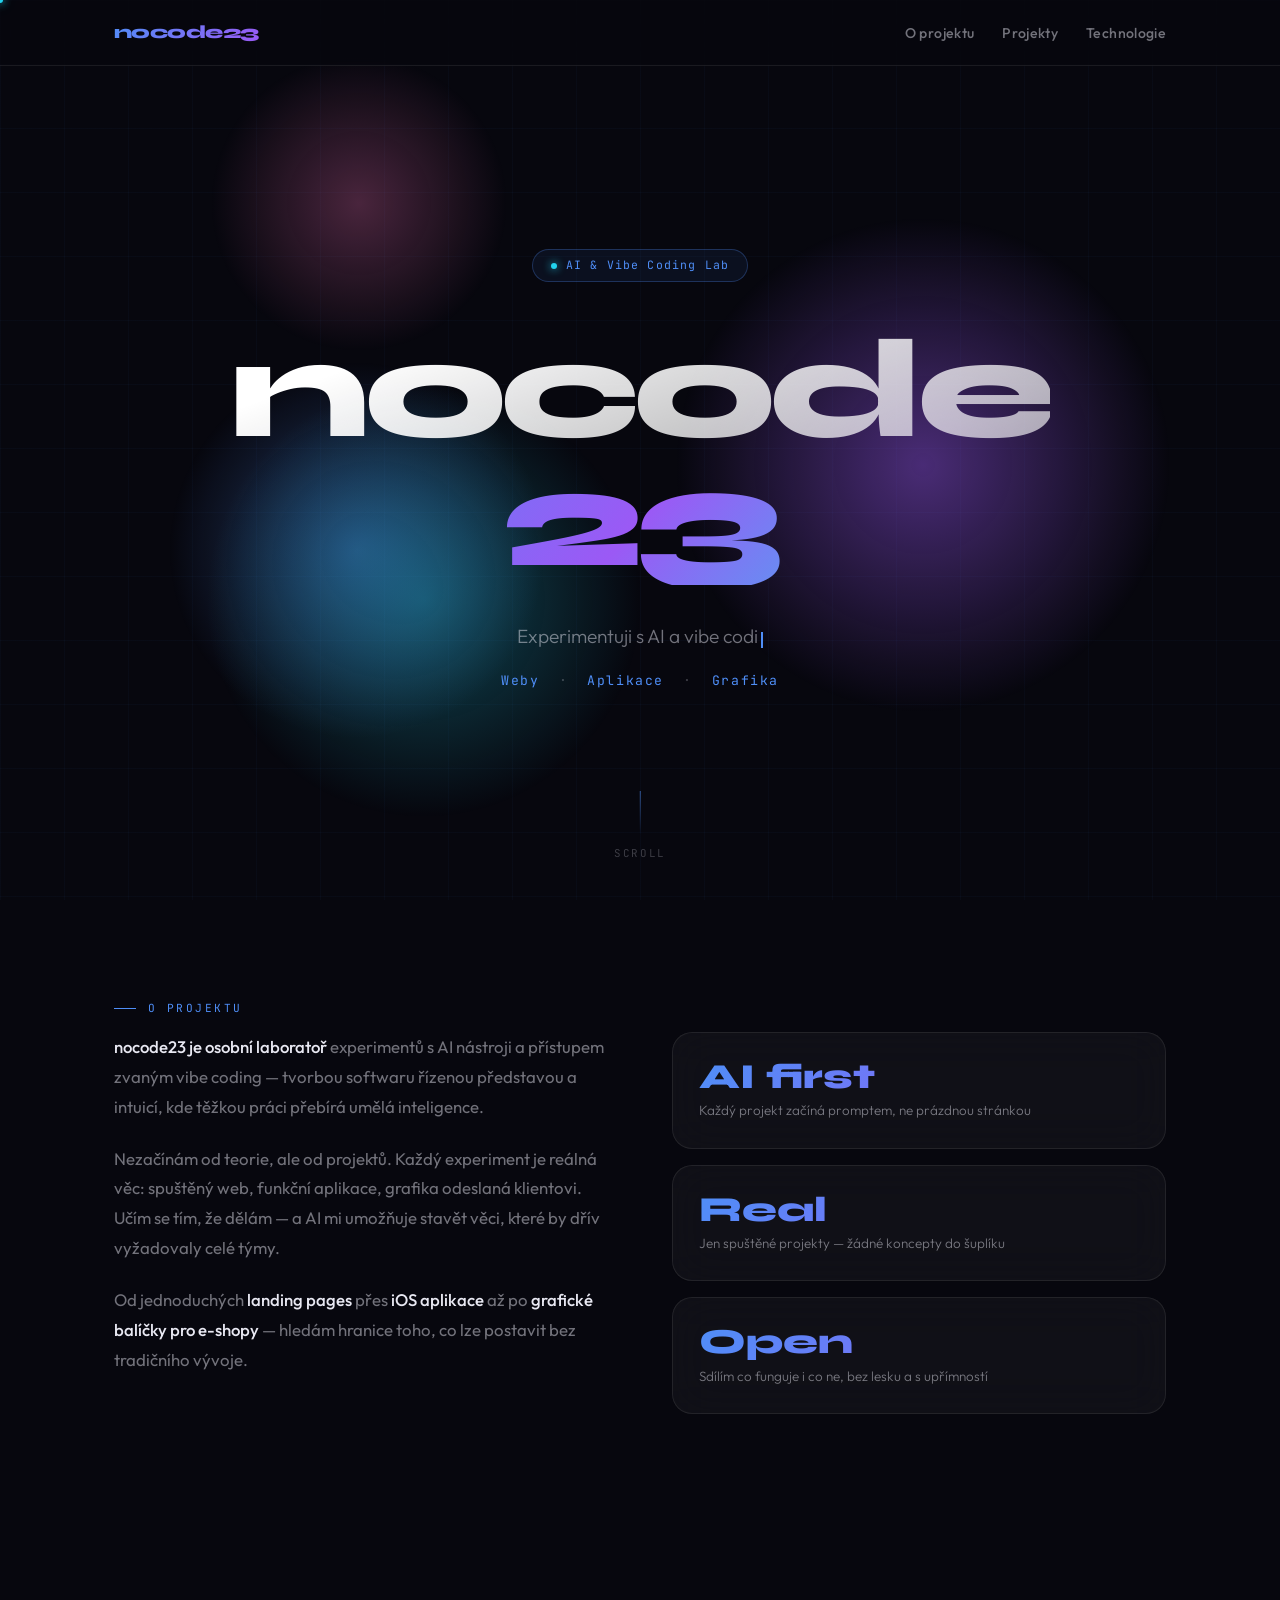
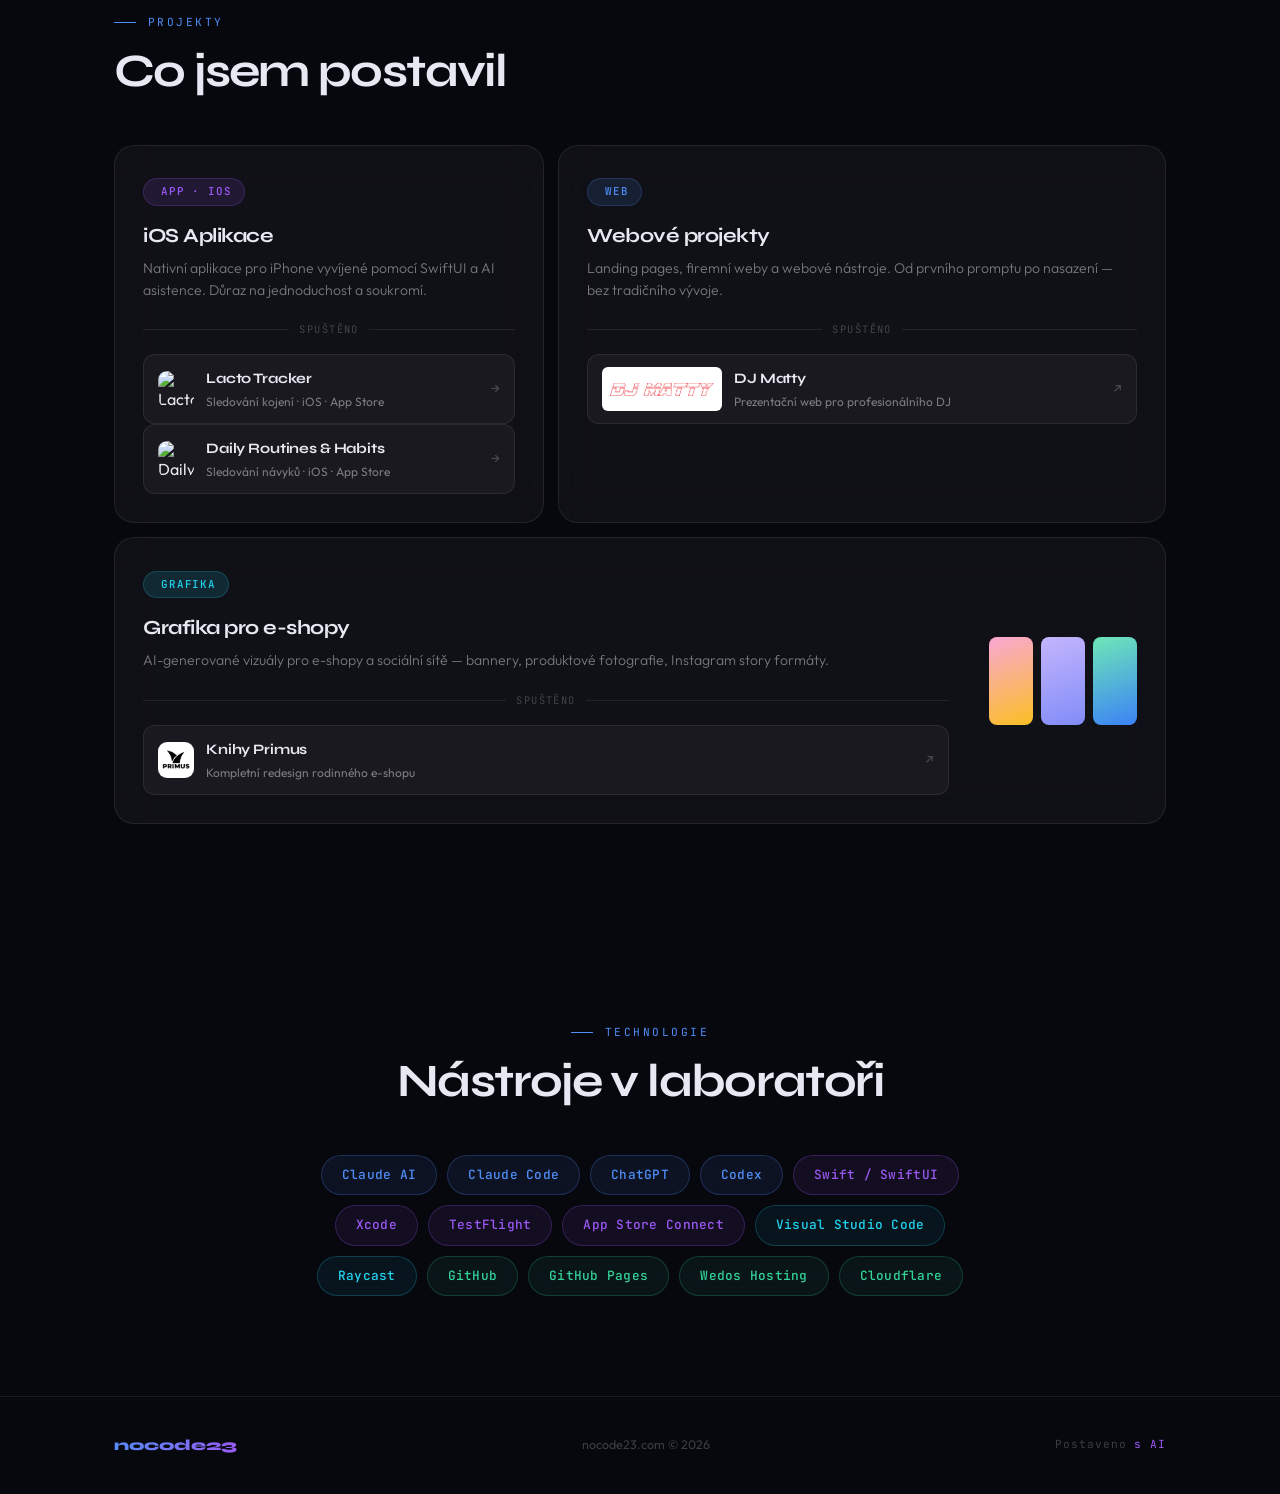
==== www/index.html @ a72fc473 "[www] add Daily Routines & Habits — second iOS app in bento grid Co-Authored-By: Claude Sonnet 4.6 <" ====
<!DOCTYPE html>
<html lang="cs">
<head>
  <meta charset="UTF-8">
  <meta name="viewport" content="width=device-width, initial-scale=1.0">
  <title>nocode23 — AI &amp; Vibe Coding Lab</title>
  <meta name="description" content="Experimentuji s AI a vibe codingem. Weby, aplikace, grafika.">
  <meta name="author" content="nocode23">
  <meta name="robots" content="index, follow">
  <link rel="canonical" href="https://nocode23.com/">

  <meta property="og:type"        content="website">
  <meta property="og:url"         content="https://nocode23.com/">
  <meta property="og:title"       content="nocode23 — AI &amp; Vibe Coding Lab">
  <meta property="og:description" content="Experimentuji s AI a vibe codingem. Weby, aplikace, grafika.">
  <meta property="og:locale"      content="cs_CZ">
  <meta property="og:site_name"   content="nocode23">

  <meta name="twitter:card"        content="summary">
  <meta name="twitter:title"       content="nocode23 — AI &amp; Vibe Coding Lab">
  <meta name="twitter:description" content="Experimentuji s AI a vibe codingem. Weby, aplikace, grafika.">

  <link rel="preconnect" href="https://fonts.googleapis.com">
  <link rel="preconnect" href="https://fonts.gstatic.com" crossorigin>
  <link href="https://fonts.googleapis.com/css2?family=Syne:wght@400;600;700;800&family=Outfit:wght@300;400;500&family=JetBrains+Mono:wght@400;500&display=swap" rel="stylesheet">
  <link rel="stylesheet" href="assets/css/main.css?v=2">
</head>
<body>

  <!-- Ambient background -->
  <div class="blobs" aria-hidden="true">
    <div class="blob bl1"></div>
    <div class="blob bl2"></div>
    <div class="blob bl3"></div>
    <div class="blob bl4"></div>
  </div>

  <!-- Nav -->
  <nav>
    <div class="nav-inner">
      <a href="#" class="nav-logo">nocode23</a>
      <ul class="nav-links">
        <li><a href="#o-projektu">O projektu</a></li>
        <li><a href="#projekty">Projekty</a></li>
        <li><a href="#technologie">Technologie</a></li>
      </ul>
    </div>
  </nav>

  <!-- Hero -->
  <section class="hero" aria-label="Úvod">
    <div class="hero-badge">AI &amp; Vibe Coding Lab</div>
    <h1 class="hero-title">
      <span class="ht-main">nocode</span>
      <span class="ht-accent">23</span>
    </h1>
    <p class="hero-tagline">Experimentuji s AI a vibe codingem. Weby, aplikace, grafika.</p>
    <p class="hero-sub"><span>Weby</span> &nbsp;·&nbsp; <span>Aplikace</span> &nbsp;·&nbsp; <span>Grafika</span></p>
    <div class="hero-scroll" aria-hidden="true">
      <div class="scroll-line"></div>
      scroll
    </div>
  </section>

  <!-- About -->
  <section id="o-projektu">
    <div class="wrap">
      <div class="sec-label">O projektu</div>
      <div class="about-grid">
        <div class="about-text reveal">
          <p>
            <strong>nocode23 je osobní laboratoř</strong> experimentů s AI nástroji a přístupem
            zvaným vibe coding — tvorbou softwaru řízenou představou a intuicí, kde těžkou práci
            přebírá umělá inteligence.
          </p>
          <p>
            Nezačínám od teorie, ale od projektů. Každý experiment je reálná věc: spuštěný web,
            funkční aplikace, grafika odeslaná klientovi. Učím se tím, že dělám — a AI mi
            umožňuje stavět věci, které by dřív vyžadovaly celé týmy.
          </p>
          <p>
            Od jednoduchých <strong>landing pages</strong> přes <strong>iOS aplikace</strong>
            až po <strong>grafické balíčky pro e-shopy</strong> — hledám hranice toho, co lze
            postavit bez tradičního vývoje.
          </p>
        </div>
        <div class="about-cards">
          <div class="a-card reveal d1">
            <div class="a-num">AI first</div>
            <div class="a-label">Každý projekt začíná promptem, ne prázdnou stránkou</div>
          </div>
          <div class="a-card reveal d2">
            <div class="a-num">Real</div>
            <div class="a-label">Jen spuštěné projekty — žádné koncepty do šuplíku</div>
          </div>
          <div class="a-card reveal d3">
            <div class="a-num">Open</div>
            <div class="a-label">Sdílím co funguje i co ne, bez lesku a s upřímností</div>
          </div>
        </div>
      </div>
    </div>
  </section>

  <!-- Projects -->
  <section id="projekty">
    <div class="wrap">
      <div class="sec-label">Projekty</div>
      <h2 class="sec-title reveal">Co jsem postavil</h2>

      <div class="bento">

        <!-- App iOS -->
        <div class="card c-violet b1 reveal">
          <span class="c-tag tag-app"><i data-lucide="circuit-board"></i>App · iOS</span>
          <div class="c-title">iOS Aplikace</div>
          <div class="c-desc">Nativní aplikace pro iPhone vyvíjené pomocí SwiftUI a AI asistence. Důraz na jednoduchost a soukromí.</div>

          <div class="feat-divider">Spuštěno</div>

          <a href="lacto-tracker/index.html" class="feat-project">
            <img src="lacto-tracker/assets/images/app_logo.png"
                 srcset="lacto-tracker/assets/images/app_logo.webp"
                 alt="Lacto Tracker" class="feat-logo" loading="lazy" />
            <div class="feat-info">
              <div class="feat-name">Lacto Tracker</div>
              <div class="feat-sub">Sledování kojení · iOS · App Store</div>
            </div>
            <span style="color:var(--text-dim);font-size:.85rem">→</span>
          </a>

          <a href="daily-routines-and-habits/index.html" class="feat-project">
            <img src="daily-routines-and-habits/assets/images/app-icon.png"
                 alt="Daily Routines &amp; Habits" class="feat-logo" loading="lazy" />
            <div class="feat-info">
              <div class="feat-name">Daily Routines &amp; Habits</div>
              <div class="feat-sub">Sledování návyků · iOS · App Store</div>
            </div>
            <span style="color:var(--text-dim);font-size:.85rem">→</span>
          </a>
        </div>

        <!-- Web -->
        <div class="card c-blue b2 reveal d1">
          <span class="c-tag tag-web"><i data-lucide="network"></i>Web</span>
          <div class="c-title">Webové projekty</div>
          <div class="c-desc">Landing pages, firemní weby a webové nástroje. Od prvního promptu po nasazení — bez tradičního vývoje.</div>

          <div class="feat-divider">Spuštěno</div>

          <a href="https://www.djmatty.cz/" class="feat-project" target="_blank" rel="noopener">
            <img src="assets/images/logo-djmatty.png" alt="DJ Matty" class="feat-logo" style="width:120px;height:44px;object-fit:contain;background:white;padding:3px 8px;border-radius:6px;" />
            <div class="feat-info">
              <div class="feat-name">DJ Matty</div>
              <div class="feat-sub">Prezentační web pro profesionálního DJ</div>
            </div>
            <span style="color:var(--text-dim);font-size:.85rem;flex-shrink:0;">↗</span>
          </a>
        </div>

        <!-- Grafika -->
        <div class="card c-cyan b3 reveal">
          <div class="b3-inner">
            <div>
              <span class="c-tag tag-grafika"><i data-lucide="layers"></i>Grafika</span>
              <div class="c-title">Grafika pro e-shopy</div>
              <div class="c-desc">AI-generované vizuály pro e-shopy a sociální sítě — bannery, produktové fotografie, Instagram story formáty.</div>

              <div class="feat-divider">Spuštěno</div>

              <a href="https://www.knihyprimus.cz" class="feat-project" target="_blank" rel="noopener">
                <img src="assets/images/logo-knihyprimus.png" alt="Knihy Primus" class="feat-logo" style="object-fit:contain;background:white;padding:4px;" />
                <div class="feat-info">
                  <div class="feat-name">Knihy Primus</div>
                  <div class="feat-sub">Kompletní redesign rodinného e-shopu</div>
                </div>
                <span style="color:var(--text-dim);font-size:.85rem;flex-shrink:0;">↗</span>
              </a>
            </div>
            <div class="swatches">
              <div class="swatch" style="background:linear-gradient(160deg,#f9a8d4,#fbbf24)"></div>
              <div class="swatch" style="background:linear-gradient(160deg,#c4b5fd,#818cf8)"></div>
              <div class="swatch" style="background:linear-gradient(160deg,#6ee7b7,#3b82f6)"></div>
            </div>
          </div>
        </div>

      </div>
    </div>
  </section>

  <!-- Tech -->
  <section id="technologie" class="tech-wrap">
    <div class="wrap">
      <div class="sec-label" style="justify-content:center">Technologie</div>
      <h2 class="sec-title reveal" style="text-align:center">Nástroje v laboratoři</h2>
      <div class="tech-cloud reveal">
        <a href="https://claude.ai" class="t-tag t-primary" target="_blank" rel="noopener">Claude AI</a>
        <a href="https://claude.ai/code" class="t-tag t-primary" target="_blank" rel="noopener">Claude Code</a>
        <a href="https://chatgpt.com" class="t-tag t-primary" target="_blank" rel="noopener">ChatGPT</a>
        <a href="https://openai.com/codex" class="t-tag t-primary" target="_blank" rel="noopener">Codex</a>
        <a href="https://developer.apple.com/swift/" class="t-tag t-violet" target="_blank" rel="noopener">Swift / SwiftUI</a>
        <a href="https://developer.apple.com/xcode/" class="t-tag t-violet" target="_blank" rel="noopener">Xcode</a>
        <a href="https://developer.apple.com/testflight/" class="t-tag t-violet" target="_blank" rel="noopener">TestFlight</a>
        <a href="https://developer.apple.com/app-store-connect/" class="t-tag t-violet" target="_blank" rel="noopener">App Store Connect</a>
        <a href="https://code.visualstudio.com" class="t-tag t-cyan" target="_blank" rel="noopener">Visual Studio Code</a>
        <a href="https://www.raycast.com" class="t-tag t-cyan" target="_blank" rel="noopener">Raycast</a>
        <a href="https://github.com" class="t-tag t-green" target="_blank" rel="noopener">GitHub</a>
        <a href="https://pages.github.com" class="t-tag t-green" target="_blank" rel="noopener">GitHub Pages</a>
        <a href="https://www.wedos.cz/?ap=1zt0iT" class="t-tag t-green" target="_blank" rel="noopener">Wedos Hosting</a>
        <a href="https://www.cloudflare.com" class="t-tag t-green" target="_blank" rel="noopener">Cloudflare</a>
      </div>
    </div>
  </section>

  <!-- Footer -->
  <footer>
    <div class="footer-inner">
      <div class="f-logo">nocode23</div>
      <div class="f-copy">nocode23.com &copy; 2026</div>
      <div class="f-ai">Postaveno <span>s&nbsp;AI</span></div>
    </div>
  </footer>

  <script src="https://unpkg.com/lucide@latest/dist/umd/lucide.min.js"></script>
  <script>document.addEventListener('DOMContentLoaded', () => lucide.createIcons());</script>
  <script src="assets/js/main.js" defer></script>

</body>
</html>
---- www/assets/css/main.css ----
/* ─── Design Tokens ─── */
:root {
  --bg:             #07070e;
  --surface:        rgba(255,255,255,0.04);
  --surface-hover:  rgba(255,255,255,0.07);
  --border:         rgba(255,255,255,0.08);
  --border-bright:  rgba(255,255,255,0.16);

  --blue:   #4F8EF7;
  --violet: #9B59F5;
  --cyan:   #22d3ee;
  --pink:   #f472b6;

  --text:       #e8e8f2;
  --text-muted: rgba(232,232,242,0.48);
  --text-dim:   rgba(232,232,242,0.24);

  --radius-sm: 12px;
  --radius:    20px;
  --radius-lg: 28px;

  --font-display: 'Syne', sans-serif;
  --font-body:    'Outfit', sans-serif;
  --font-mono:    'JetBrains Mono', monospace;
}

/* ─── Reset ─── */
*, *::before, *::after { box-sizing: border-box; margin: 0; padding: 0; }
html { scroll-behavior: smooth; }
body {
  background: var(--bg);
  color: var(--text);
  font-family: var(--font-body);
  font-weight: 400;
  line-height: 1.6;
  overflow-x: hidden;
}

/* ─── Grid overlay ─── */
body::before {
  content: '';
  position: fixed;
  inset: 0;
  background-image:
    linear-gradient(rgba(79,142,247,0.035) 1px, transparent 1px),
    linear-gradient(90deg, rgba(79,142,247,0.035) 1px, transparent 1px);
  background-size: 64px 64px;
  pointer-events: none;
  z-index: 0;
}

/* ─── Ambient blobs ─── */
.blobs {
  position: fixed;
  inset: 0;
  pointer-events: none;
  z-index: 0;
}
.blob {
  position: absolute;
  border-radius: 50%;
}
.bl1 { width: min(500px,60vw); height: min(500px,60vw); background: radial-gradient(circle, rgba(155,89,245,.45) 0%, transparent 70%); }
.bl2 { width: min(380px,46vw); height: min(380px,46vw); background: radial-gradient(circle, rgba(79,142,247,.40)  0%, transparent 70%); }
.bl3 { width: min(440px,54vw); height: min(440px,54vw); background: radial-gradient(circle, rgba(34,211,238,.32)  0%, transparent 70%); }
.bl4 { width: min(300px,36vw); height: min(300px,36vw); background: radial-gradient(circle, rgba(244,114,182,.28) 0%, transparent 70%); }

/* ─── Layout ─── */
.wrap {
  max-width: 1100px;
  margin: 0 auto;
  padding: 0 24px;
  position: relative;
  z-index: 1;
}

/* ─── Nav ─── */
nav {
  position: fixed;
  top: 0; left: 0; right: 0;
  z-index: 100;
  padding: 18px 0;
  backdrop-filter: blur(24px);
  -webkit-backdrop-filter: blur(24px);
  border-bottom: 1px solid var(--border);
  background: rgba(7,7,14,.72);
}
.nav-inner {
  max-width: 1100px;
  margin: 0 auto;
  padding: 0 24px;
  display: flex;
  align-items: center;
  justify-content: space-between;
}
.nav-logo {
  font-family: var(--font-display);
  font-weight: 800;
  font-size: 1.15rem;
  letter-spacing: -.03em;
  text-decoration: none;
  background: linear-gradient(130deg, var(--blue), var(--violet));
  -webkit-background-clip: text;
  -webkit-text-fill-color: transparent;
  background-clip: text;
}
.nav-links {
  display: flex;
  gap: 28px;
  list-style: none;
}
.nav-links a {
  color: var(--text-muted);
  text-decoration: none;
  font-size: .88rem;
  font-weight: 500;
  letter-spacing: .025em;
  transition: color .2s;
}
.nav-links a:hover { color: var(--text); }

/* ─── Hero ─── */
.hero {
  min-height: 100vh;
  display: flex;
  flex-direction: column;
  align-items: center;
  justify-content: center;
  text-align: center;
  padding: 130px 24px 90px;
  position: relative;
  z-index: 1;
}

.hero-badge {
  display: inline-flex;
  align-items: center;
  gap: 9px;
  padding: 6px 18px;
  border: 1px solid rgba(79,142,247,.28);
  border-radius: 100px;
  font-family: var(--font-mono);
  font-size: .72rem;
  color: var(--blue);
  background: rgba(79,142,247,.07);
  margin-bottom: 44px;
  letter-spacing: .1em;
  animation: fadeDown .6s ease both;
}
.hero-badge::before {
  content: '';
  width: 6px; height: 6px;
  border-radius: 50%;
  background: var(--cyan);
  box-shadow: 0 0 8px var(--cyan);
  animation: blink 2s ease-in-out infinite;
}
@keyframes blink { 0%,100%{opacity:1;transform:scale(1)} 50%{opacity:.4;transform:scale(.75)} }

.hero-title {
  font-family: var(--font-display);
  font-weight: 800;
  font-size: clamp(4rem, 11vw, 9rem);
  line-height: .92;
  letter-spacing: -.05em;
  margin-bottom: 36px;
  animation: fadeUp .7s .1s ease both;
}
.ht-main {
  display: block;
  background: linear-gradient(160deg, #fff 20%, rgba(255,255,255,.6) 100%);
  -webkit-background-clip: text;
  -webkit-text-fill-color: transparent;
  background-clip: text;
}
.ht-accent {
  display: block;
  background: linear-gradient(130deg, var(--blue) 0%, var(--violet) 50%, var(--cyan) 100%);
  -webkit-background-clip: text;
  -webkit-text-fill-color: transparent;
  background-clip: text;
}

.hero-tagline {
  font-size: clamp(1rem, 2.5vw, 1.2rem);
  color: var(--text-muted);
  max-width: 480px;
  margin: 0 auto 18px;
  font-weight: 300;
  animation: fadeUp .7s .2s ease both;
}
.hero-sub {
  font-family: var(--font-mono);
  font-size: .82rem;
  color: var(--text-dim);
  letter-spacing: .12em;
  animation: fadeUp .7s .3s ease both;
}
.hero-sub span { color: var(--blue); }

.hero-scroll {
  position: absolute;
  bottom: 38px;
  left: 50%;
  transform: translateX(-50%);
  display: flex;
  flex-direction: column;
  align-items: center;
  gap: 10px;
  color: var(--text-dim);
  font-size: .68rem;
  letter-spacing: .16em;
  text-transform: uppercase;
  font-family: var(--font-mono);
  animation: fadeIn 1s 1.2s ease both;
}
.scroll-line {
  width: 1px;
  height: 44px;
  background: linear-gradient(to bottom, rgba(79,142,247,.6), transparent);
  animation: scrollLine 2.2s ease-in-out infinite;
}
@keyframes scrollLine { 0%,100%{opacity:.3;transform:scaleY(1)} 50%{opacity:1;transform:scaleY(.45)} }

/* ─── Section commons ─── */
section {
  padding: 100px 0;
  position: relative;
  z-index: 1;
}
.sec-label {
  font-family: var(--font-mono);
  font-size: .7rem;
  letter-spacing: .22em;
  text-transform: uppercase;
  color: var(--blue);
  margin-bottom: 14px;
  display: flex;
  align-items: center;
  gap: 12px;
}
.sec-label::before {
  content: '';
  width: 22px;
  height: 1px;
  background: var(--blue);
}
.sec-title {
  font-family: var(--font-display);
  font-weight: 700;
  font-size: clamp(1.9rem, 3.8vw, 2.9rem);
  letter-spacing: -.035em;
  line-height: 1.1;
  margin-bottom: 48px;
}

/* ─── About ─── */
.about-grid {
  display: grid;
  grid-template-columns: 1fr 1fr;
  gap: 64px;
  align-items: start;
}
.about-text p {
  color: var(--text-muted);
  font-size: 1.05rem;
  line-height: 1.78;
  margin-bottom: 22px;
}
.about-text p:last-child { margin-bottom: 0; }
.about-text strong { color: var(--text); font-weight: 500; }

.about-cards {
  display: flex;
  flex-direction: column;
  gap: 16px;
}
.a-card {
  padding: 26px;
  border-radius: var(--radius);
  background: var(--surface);
  border: 1px solid var(--border);
  backdrop-filter: blur(20px);
  -webkit-backdrop-filter: blur(20px);
  transition: border-color .3s, background .3s;
}
.a-card:hover {
  border-color: var(--border-bright);
  background: var(--surface-hover);
}
.a-num {
  font-family: var(--font-display);
  font-size: 2.2rem;
  font-weight: 800;
  background: linear-gradient(130deg, var(--blue), var(--violet));
  -webkit-background-clip: text;
  -webkit-text-fill-color: transparent;
  background-clip: text;
  line-height: 1;
  margin-bottom: 6px;
}
.a-label {
  font-size: .84rem;
  color: var(--text-muted);
  font-weight: 300;
}

/* ─── Bento Grid ─── */
.bento {
  display: grid;
  grid-template-columns: repeat(12, 1fr);
  gap: 14px;
}

.card {
  border-radius: var(--radius);
  background: var(--surface);
  border: 1px solid var(--border);
  backdrop-filter: blur(20px);
  -webkit-backdrop-filter: blur(20px);
  padding: 28px;
  position: relative;
  transition: border-color .3s, transform .3s, box-shadow .3s;
  cursor: default;
}
.card::after {
  content: '';
  position: absolute;
  inset: 0;
  border-radius: inherit;
  opacity: 0;
  transition: opacity .4s;
  pointer-events: none;
}
.card:hover { transform: translateY(-3px); }
.card:hover::after { opacity: 1; }

.c-blue::after   { background: radial-gradient(circle at 75% 15%, rgba(79,142,247,.09), transparent 58%); }
.c-violet::after { background: radial-gradient(circle at 20% 80%, rgba(155,89,245,.09), transparent 58%); }
.c-cyan::after   { background: radial-gradient(circle at 50% 5%,  rgba(34,211,238,.09), transparent 58%); }

.card:hover.c-blue   { border-color: rgba(79,142,247,.3);  box-shadow: 0 8px 36px rgba(79,142,247,.12); }
.card:hover.c-violet { border-color: rgba(155,89,245,.3);  box-shadow: 0 8px 36px rgba(155,89,245,.12); }
.card:hover.c-cyan   { border-color: rgba(34,211,238,.3);  box-shadow: 0 8px 36px rgba(34,211,238,.12); }

/* Bento slots */
.b1 { grid-column: span 5; }
.b2 { grid-column: span 7; }
.b3 { grid-column: span 12; }

/* Card contents */
.c-tag {
  display: inline-flex;
  align-items: center;
  gap: 5px;
  padding: 4px 12px;
  border-radius: 100px;
  font-family: var(--font-mono);
  font-size: .68rem;
  letter-spacing: .08em;
  text-transform: uppercase;
  margin-bottom: 18px;
  font-weight: 500;
}
.tag-web     { background: rgba(79,142,247,.13); color: var(--blue);   border: 1px solid rgba(79,142,247,.2); }
.tag-app     { background: rgba(155,89,245,.13); color: var(--violet); border: 1px solid rgba(155,89,245,.2); }
.tag-grafika { background: rgba(34,211,238,.13); color: var(--cyan);   border: 1px solid rgba(34,211,238,.2); }

.c-tag svg { width: 13px; height: 13px; stroke-width: 1.5; margin-right: 4px; }
.c-title {
  font-family: var(--font-display);
  font-weight: 700;
  font-size: 1.25rem;
  letter-spacing: -.025em;
  margin-bottom: 10px;
  line-height: 1.2;
  position: relative;
  z-index: 1;
}
.c-desc {
  font-size: .88rem;
  color: var(--text-muted);
  line-height: 1.55;
  font-weight: 300;
  position: relative;
  z-index: 1;
}

/* App Store card */
.c-appstore {
  display: flex;
  flex-direction: column;
  justify-content: space-between;
}
.as-badge {
  display: inline-flex;
  align-items: center;
  gap: 10px;
  padding: 10px 20px;
  background: rgba(255,255,255,.07);
  border: 1px solid rgba(255,255,255,.14);
  border-radius: var(--radius-sm);
  font-size: .8rem;
  font-weight: 500;
  color: var(--text);
  margin-top: 24px;
  width: fit-content;
  text-decoration: none;
  transition: background .2s, border-color .2s;
  position: relative;
  z-index: 2;
}
.as-badge:hover {
  background: rgba(255,255,255,.11);
  border-color: rgba(255,255,255,.22);
}
.as-apple { font-size: 1.15rem; }

/* Wide card (b3) */
.b3-inner {
  display: grid;
  grid-template-columns: 1fr auto;
  gap: 40px;
  align-items: center;
}
.swatches { display: flex; gap: 8px; flex-shrink: 0; }
.swatch { width: 44px; height: 88px; border-radius: 8px; }

/* Featured project inside card */
.feat-divider {
  display: flex;
  align-items: center;
  gap: 10px;
  margin: 20px 0 16px;
  font-family: var(--font-mono);
  font-size: .65rem;
  letter-spacing: .14em;
  text-transform: uppercase;
  color: var(--text-dim);
}
.feat-divider::before, .feat-divider::after {
  content: '';
  flex: 1;
  height: 1px;
  background: var(--border);
}
.feat-project {
  display: flex;
  align-items: center;
  gap: 12px;
  padding: 12px 14px;
  border-radius: var(--radius-sm);
  background: rgba(255,255,255,.04);
  border: 1px solid var(--border);
  text-decoration: none;
  color: inherit;
  transition: background .2s, border-color .2s;
}
a.feat-project:hover {
  background: rgba(255,255,255,.08);
  border-color: var(--border-bright);
}
.feat-logo {
  width: 36px;
  height: 36px;
  border-radius: 9px;
  object-fit: cover;
  flex-shrink: 0;
}
.feat-info { flex: 1; min-width: 0; }
.feat-name {
  font-family: var(--font-display);
  font-weight: 700;
  font-size: .9rem;
  color: var(--text);
  letter-spacing: -.01em;
}
.feat-sub {
  font-size: .75rem;
  color: var(--text-muted);
  margin-top: 2px;
}

/* Coming soon state */
.coming-soon {
  display: inline-flex;
  align-items: center;
  gap: 7px;
  padding: 6px 14px;
  border-radius: 100px;
  border: 1px dashed var(--border-bright);
  color: var(--text-dim);
  font-family: var(--font-mono);
  font-size: .7rem;
  letter-spacing: .1em;
  margin-top: 20px;
}

/* ─── Tech tags ─── */
.tech-wrap { text-align: center; }
.tech-cloud {
  display: flex;
  flex-wrap: wrap;
  gap: 10px;
  justify-content: center;
  max-width: 720px;
  margin: 0 auto;
}
.t-tag {
  padding: 9px 20px;
  border-radius: 100px;
  font-family: var(--font-mono);
  font-size: .8rem;
  font-weight: 500;
  border: 1px solid var(--border);
  background: var(--surface);
  color: var(--text-muted);
  transition: all .25s;
  letter-spacing: .02em;
  backdrop-filter: blur(10px);
  -webkit-backdrop-filter: blur(10px);
  text-decoration: none;
  display: inline-block;
}
a.t-tag:hover {
  color: var(--text);
  border-color: var(--border-bright);
  background: var(--surface-hover);
  transform: translateY(-2px);
}
.t-primary {
  background: rgba(79,142,247,.09);
  border-color: rgba(79,142,247,.24);
  color: var(--blue);
}
.t-primary:hover {
  background: rgba(79,142,247,.16);
  box-shadow: 0 0 22px rgba(79,142,247,.14);
}
.t-violet {
  background: rgba(155,89,245,.09);
  border-color: rgba(155,89,245,.24);
  color: var(--violet);
}
.t-violet:hover {
  background: rgba(155,89,245,.16);
  box-shadow: 0 0 22px rgba(155,89,245,.14);
}
.t-cyan {
  background: rgba(34,211,238,.07);
  border-color: rgba(34,211,238,.22);
  color: var(--cyan);
}
.t-cyan:hover {
  background: rgba(34,211,238,.14);
  box-shadow: 0 0 22px rgba(34,211,238,.12);
}
.t-green {
  background: rgba(52,211,153,.07);
  border-color: rgba(52,211,153,.22);
  color: #34d399;
}
.t-green:hover {
  background: rgba(52,211,153,.14);
  box-shadow: 0 0 22px rgba(52,211,153,.12);
}

/* ─── Footer ─── */
footer {
  border-top: 1px solid var(--border);
  padding: 36px 0;
  position: relative;
  z-index: 1;
}
.footer-inner {
  max-width: 1100px;
  margin: 0 auto;
  padding: 0 24px;
  display: flex;
  align-items: center;
  justify-content: space-between;
}
.f-logo {
  font-family: var(--font-display);
  font-weight: 800;
  font-size: .95rem;
  background: linear-gradient(130deg, var(--blue), var(--violet));
  -webkit-background-clip: text;
  -webkit-text-fill-color: transparent;
  background-clip: text;
}
.f-copy { font-size: .78rem; color: var(--text-dim); }
.f-ai {
  font-family: var(--font-mono);
  font-size: .7rem;
  color: var(--text-dim);
  letter-spacing: .08em;
}
.f-ai span { color: var(--violet); }

/* ─── Cursor spotlight ─── */
.cursor-spotlight {
  position: fixed;
  inset: 0;
  pointer-events: none;
  z-index: 0;
  opacity: 0;
  transition: opacity .6s;
  will-change: background;
}

/* ─── Custom cursor ─── */
.custom-cursor,
.custom-cursor * { cursor: none !important; }

.cursor-dot {
  position: fixed;
  top: 0; left: 0;
  width: 6px;
  height: 6px;
  margin: -3px 0 0 -3px;
  border-radius: 50%;
  background: var(--cyan);
  box-shadow: 0 0 8px var(--cyan), 0 0 16px rgba(34,211,238,.3);
  pointer-events: none;
  z-index: 9999;
}
.cursor-ring {
  position: fixed;
  top: 0; left: 0;
  width: 28px;
  height: 28px;
  margin: -14px 0 0 -14px;
  border-radius: 50%;
  border: 1px solid rgba(79,142,247,.45);
  pointer-events: none;
  z-index: 9998;
  transition: width .2s, height .2s, margin .2s, border-color .2s;
}
.cursor-ring.is-hover {
  width: 44px;
  height: 44px;
  margin: -22px 0 0 -22px;
  border-color: rgba(79,142,247,.8);
}

/* ─── Typewriter cursor ─── */
.type-cursor {
  display: inline-block;
  width: 2px;
  height: .85em;
  background: var(--blue);
  margin-left: 3px;
  vertical-align: text-bottom;
  animation: blink-cursor .7s step-end infinite;
  transition: opacity .5s;
}
@keyframes blink-cursor { 0%,100%{opacity:1} 50%{opacity:0} }

/* ─── Scroll reveal ─── */
.reveal {
  opacity: 0;
  transform: translateY(28px);
  transition: opacity .7s ease, transform .7s ease;
}
.reveal.in { opacity: 1; transform: translateY(0); }
.d1 { transition-delay: .1s; }
.d2 { transition-delay: .2s; }
.d3 { transition-delay: .3s; }

/* ─── Keyframes ─── */
@keyframes fadeUp   { from{opacity:0;transform:translateY(22px)} to{opacity:1;transform:translateY(0)} }
@keyframes fadeDown { from{opacity:0;transform:translateY(-14px)} to{opacity:1;transform:translateY(0)} }
@keyframes fadeIn   { from{opacity:0} to{opacity:1} }

/* ─── Responsive ─── */
@media (max-width: 900px) {
  .about-grid { grid-template-columns: 1fr; gap: 40px; }
}
@media (max-width: 720px) {
  .nav-links { display: none; }
  .b1,.b2,.b3 { grid-column: span 12; }
  .b3-inner { grid-template-columns: 1fr; gap: 24px; }
  .swatches { justify-content: flex-start; }
  .footer-inner { flex-direction: column; gap: 14px; text-align: center; }
}
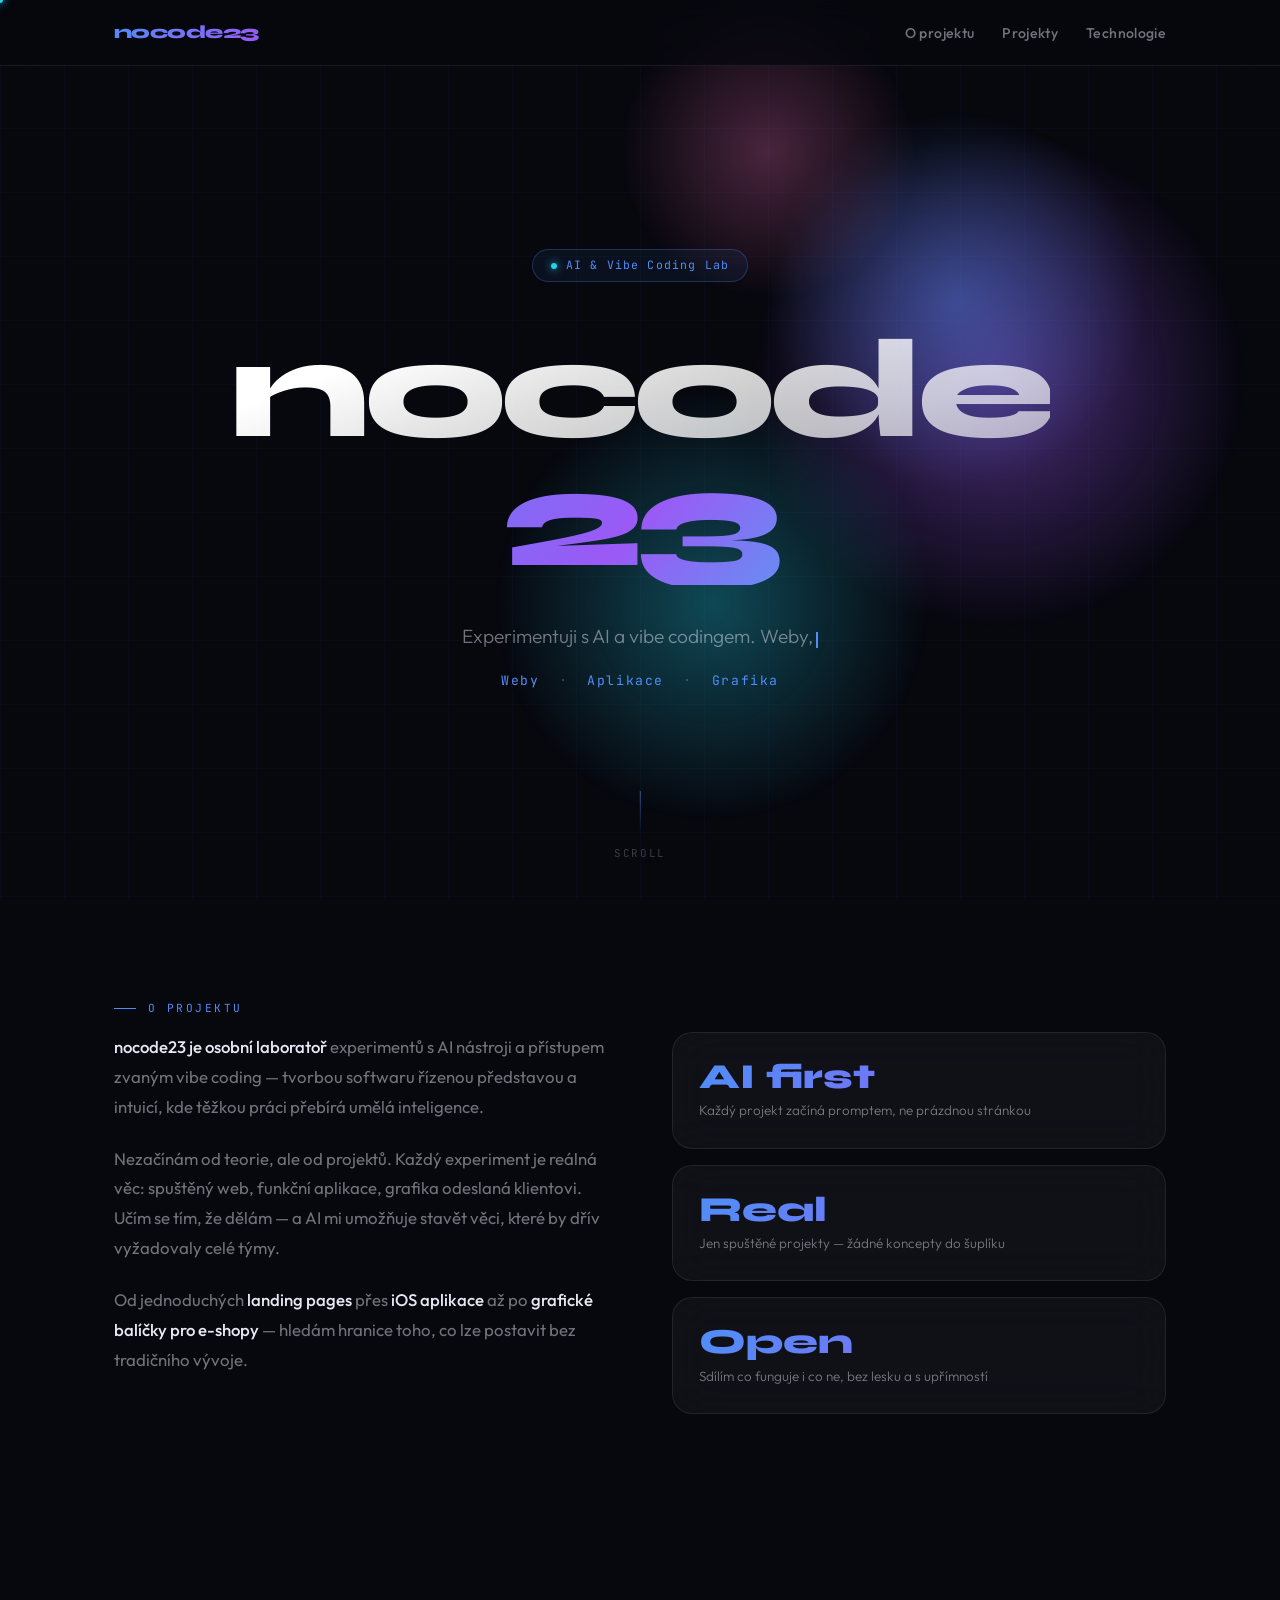
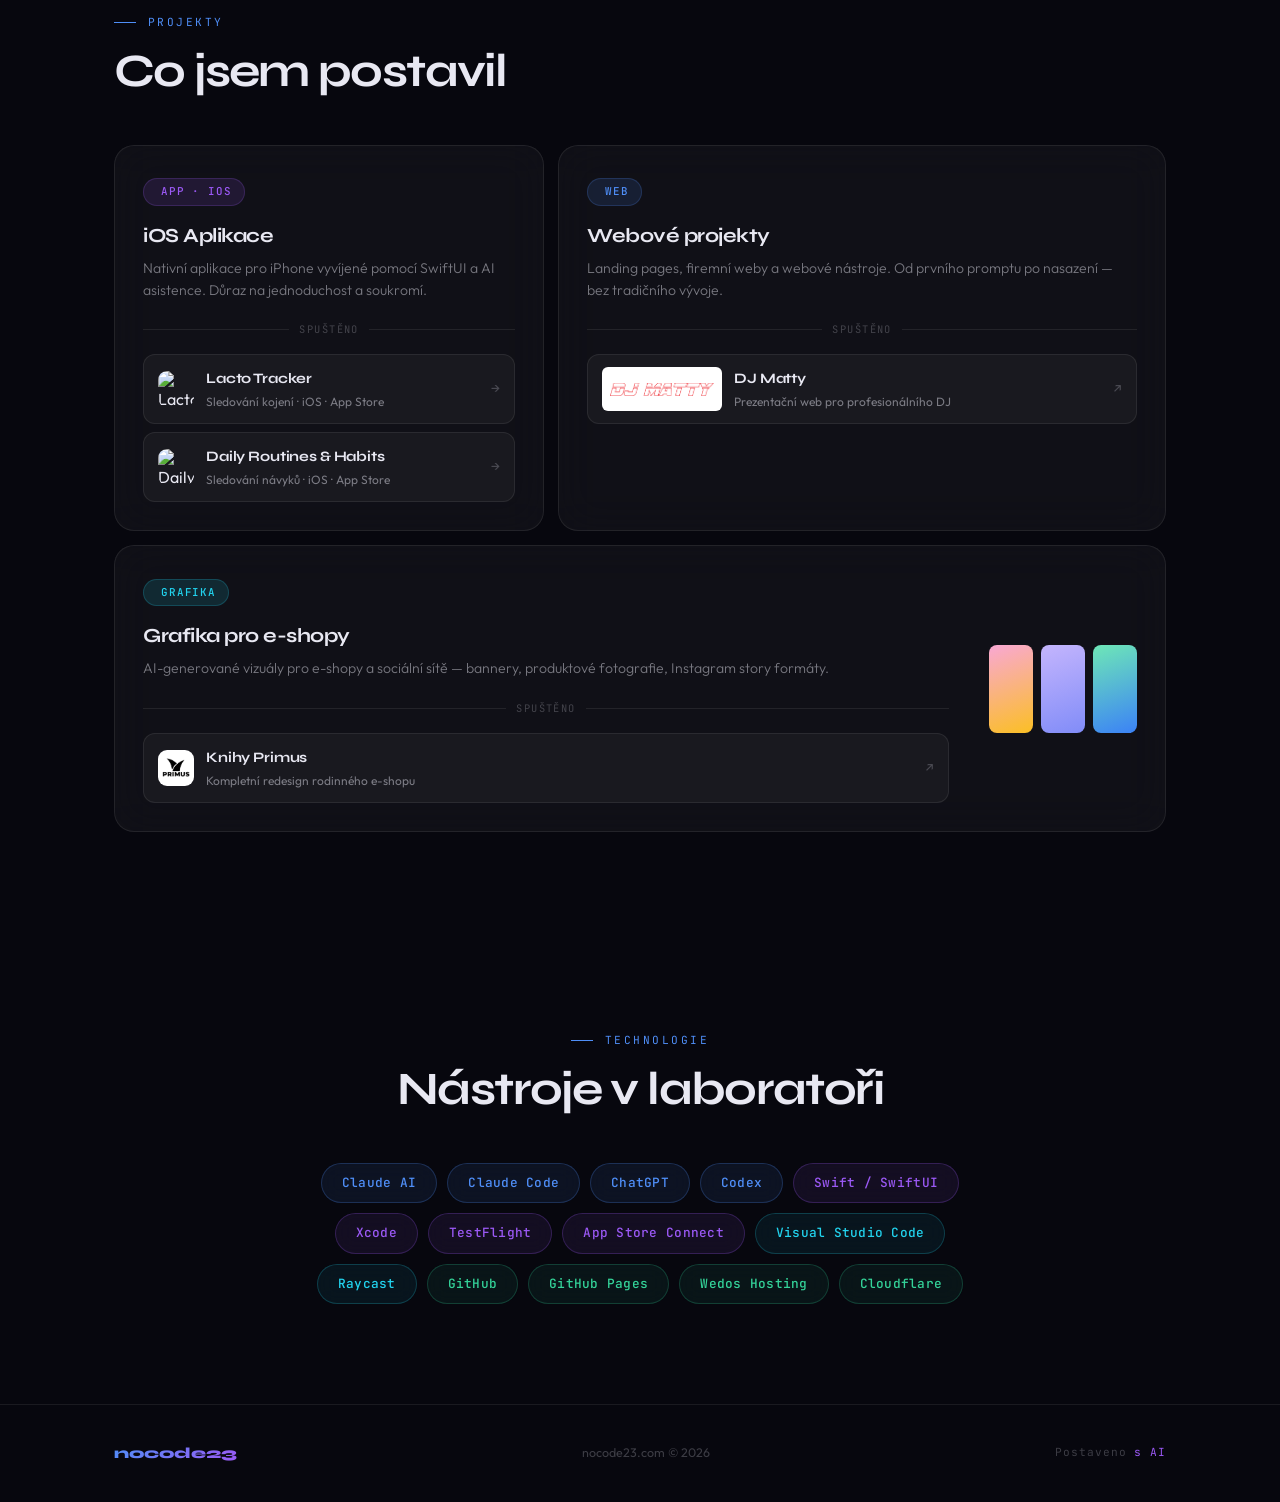
==== commit 20a30f70: "[www] bump CSS version to v3 — force cache refresh Co-Authored-By: Claude Sonnet 4.6 <noreply@anthro" ====
--- a/www/index.html
+++ b/www/index.html
@@ -23,7 +23,7 @@
   <link rel="preconnect" href="https://fonts.googleapis.com">
   <link rel="preconnect" href="https://fonts.gstatic.com" crossorigin>
   <link href="https://fonts.googleapis.com/css2?family=Syne:wght@400;600;700;800&family=Outfit:wght@300;400;500&family=JetBrains+Mono:wght@400;500&display=swap" rel="stylesheet">
-  <link rel="stylesheet" href="assets/css/main.css?v=2">
+  <link rel="stylesheet" href="assets/css/main.css?v=3">
 </head>
 <body>
 
--- a/www/assets/css/main.css
+++ b/www/assets/css/main.css
@@ -460,6 +460,9 @@
   background: rgba(255,255,255,.08);
   border-color: var(--border-bright);
 }
+.feat-project + .feat-project {
+  margin-top: 8px;
+}
 .feat-logo {
   width: 36px;
   height: 36px;
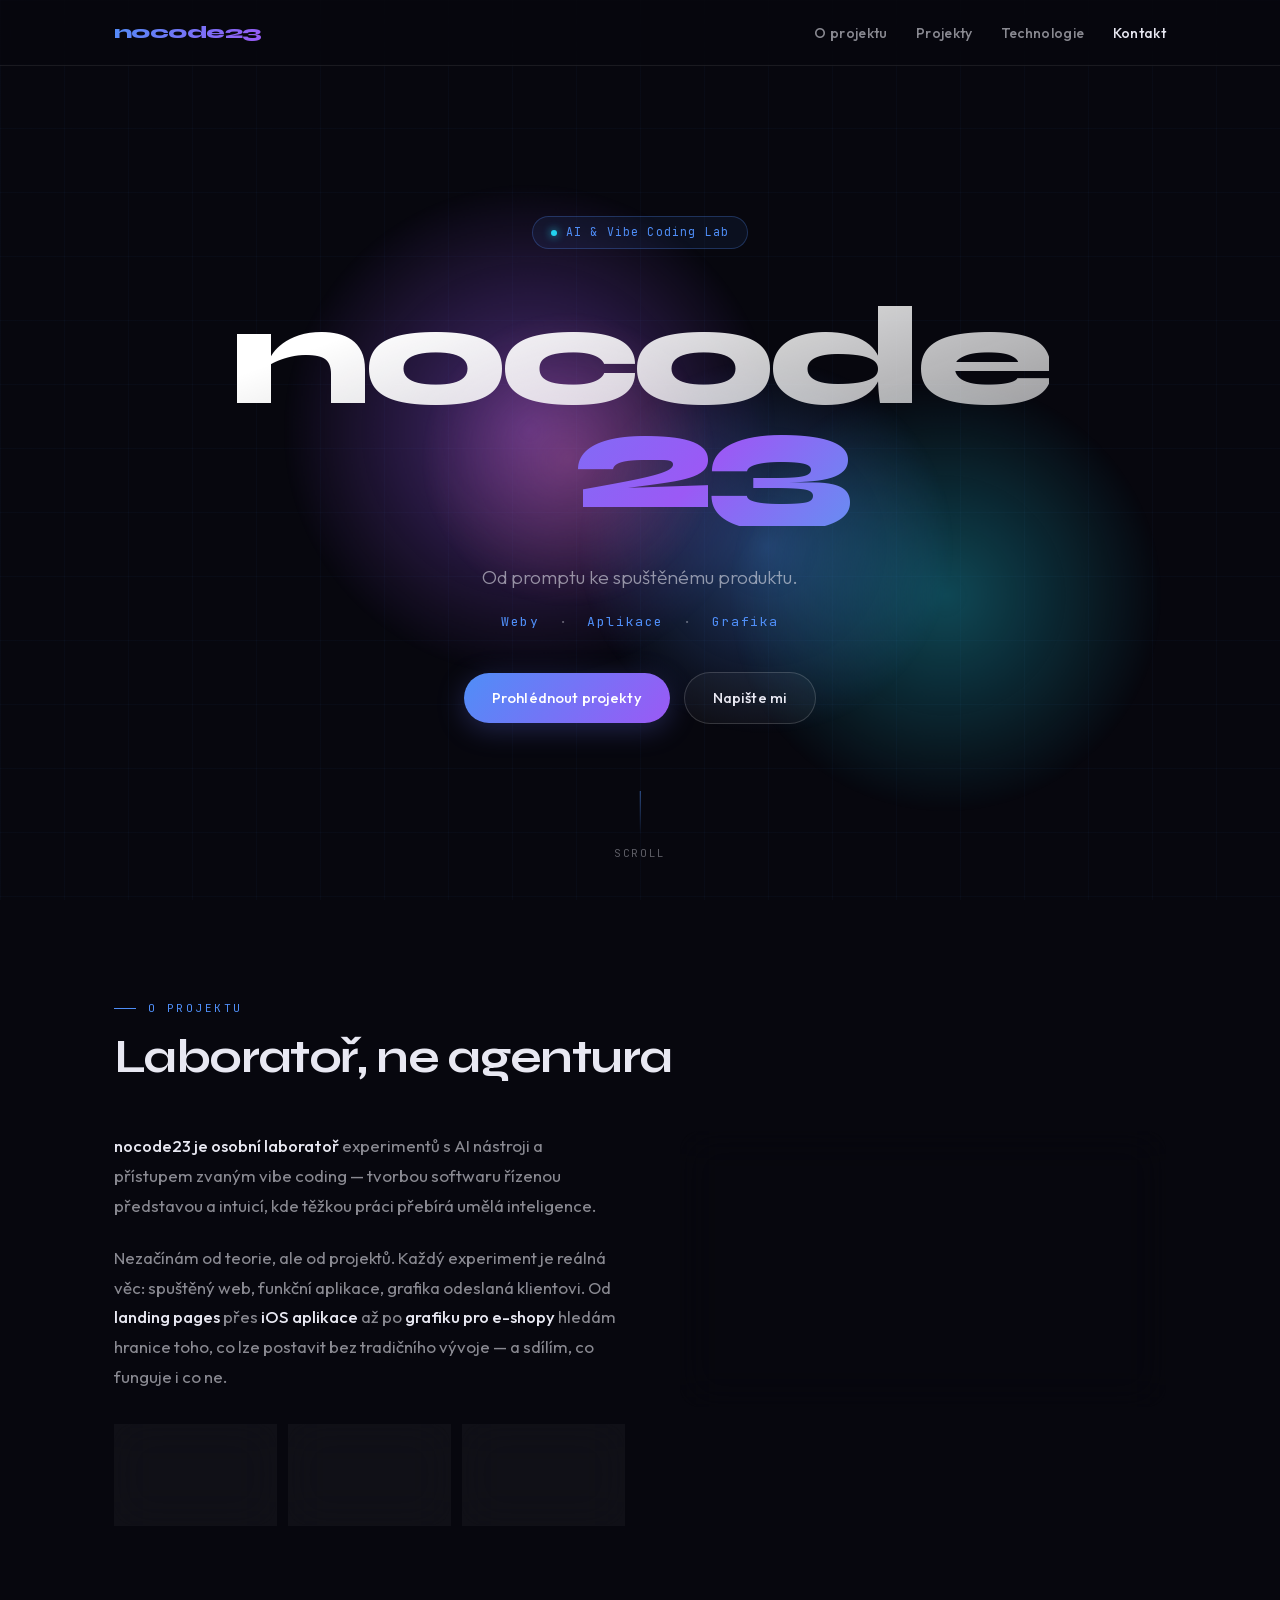
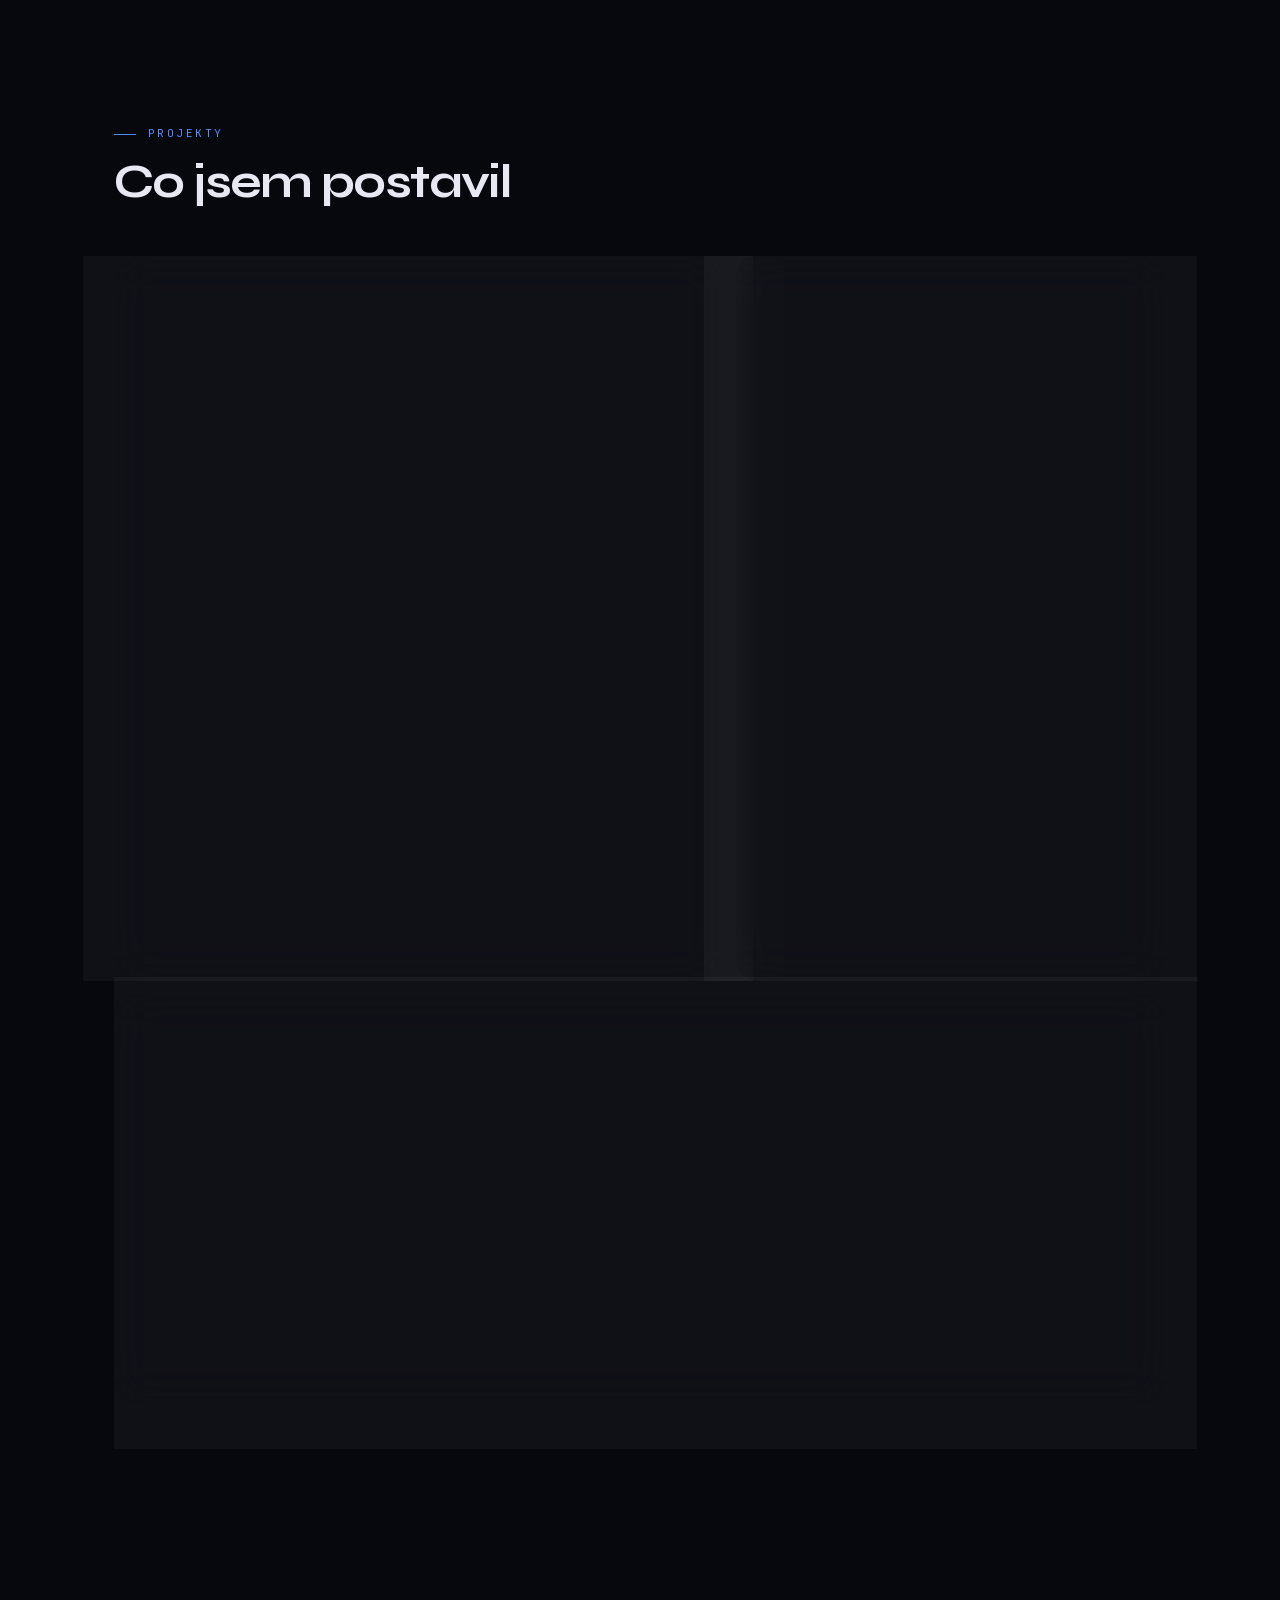
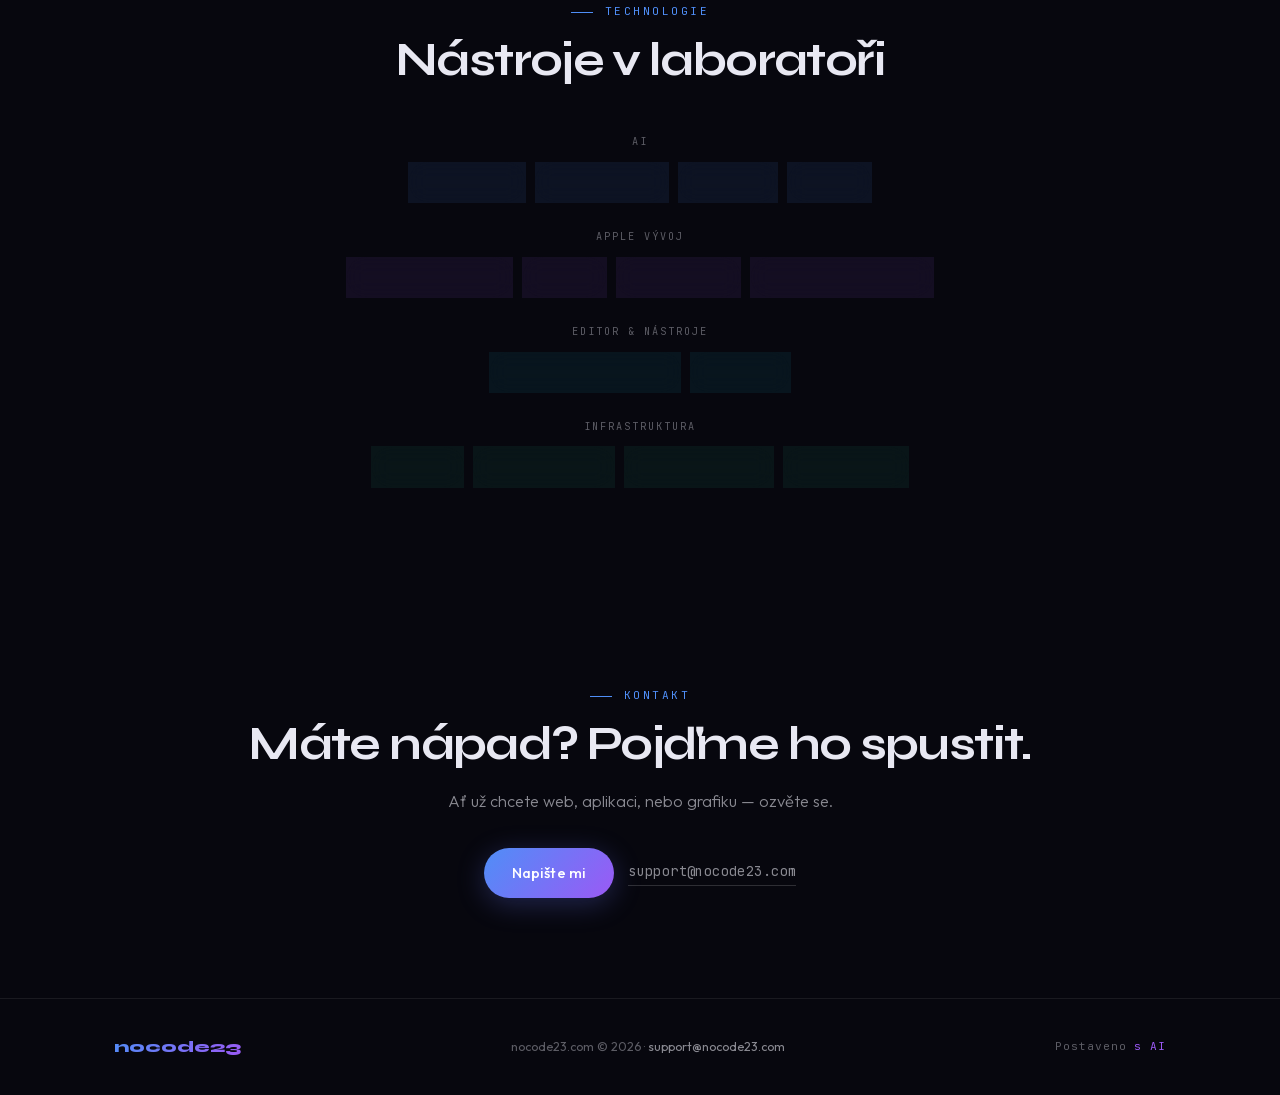
==== commit fc30b990: "[www] redesign hlavní stránky — vizuály projektů, lab motiv, kontakt - bento karty s reálnými vizuál" ====
--- a/www/index.html
+++ b/www/index.html
@@ -4,26 +4,35 @@
   <meta charset="UTF-8">
   <meta name="viewport" content="width=device-width, initial-scale=1.0">
   <title>nocode23 — AI &amp; Vibe Coding Lab</title>
-  <meta name="description" content="Experimentuji s AI a vibe codingem. Weby, aplikace, grafika.">
+  <meta name="description" content="Experimentuji s AI a vibe codingem. Od promptu ke spuštěnému produktu — weby, aplikace, grafika.">
   <meta name="author" content="nocode23">
   <meta name="robots" content="index, follow">
+  <meta name="theme-color" content="#07070e">
   <link rel="canonical" href="https://nocode23.com/">
+
+  <link rel="icon" href="assets/images/favicon.svg" type="image/svg+xml">
+  <link rel="icon" href="assets/images/favicon-32.png" type="image/png" sizes="32x32">
+  <link rel="apple-touch-icon" href="assets/images/apple-touch-icon.png">
 
   <meta property="og:type"        content="website">
   <meta property="og:url"         content="https://nocode23.com/">
   <meta property="og:title"       content="nocode23 — AI &amp; Vibe Coding Lab">
-  <meta property="og:description" content="Experimentuji s AI a vibe codingem. Weby, aplikace, grafika.">
+  <meta property="og:description" content="Experimentuji s AI a vibe codingem. Od promptu ke spuštěnému produktu — weby, aplikace, grafika.">
+  <meta property="og:image"       content="https://nocode23.com/assets/images/og.png">
+  <meta property="og:image:width"  content="1200">
+  <meta property="og:image:height" content="630">
   <meta property="og:locale"      content="cs_CZ">
   <meta property="og:site_name"   content="nocode23">
 
-  <meta name="twitter:card"        content="summary">
+  <meta name="twitter:card"        content="summary_large_image">
   <meta name="twitter:title"       content="nocode23 — AI &amp; Vibe Coding Lab">
-  <meta name="twitter:description" content="Experimentuji s AI a vibe codingem. Weby, aplikace, grafika.">
-
-  <link rel="preconnect" href="https://fonts.googleapis.com">
-  <link rel="preconnect" href="https://fonts.gstatic.com" crossorigin>
-  <link href="https://fonts.googleapis.com/css2?family=Syne:wght@400;600;700;800&family=Outfit:wght@300;400;500&family=JetBrains+Mono:wght@400;500&display=swap" rel="stylesheet">
-  <link rel="stylesheet" href="assets/css/main.css?v=3">
+  <meta name="twitter:description" content="Experimentuji s AI a vibe codingem. Od promptu ke spuštěnému produktu — weby, aplikace, grafika.">
+  <meta name="twitter:image"       content="https://nocode23.com/assets/images/og.png">
+
+  <link rel="preload" href="assets/fonts/syne-800-latin.woff2" as="font" type="font/woff2" crossorigin>
+  <link rel="preload" href="assets/fonts/outfit-300-latin.woff2" as="font" type="font/woff2" crossorigin>
+  <script>document.documentElement.classList.add('js');</script>
+  <link rel="stylesheet" href="assets/css/main.css?v=4">
 </head>
 <body>
 
@@ -43,6 +52,7 @@
         <li><a href="#o-projektu">O projektu</a></li>
         <li><a href="#projekty">Projekty</a></li>
         <li><a href="#technologie">Technologie</a></li>
+        <li><a href="#kontakt">Kontakt</a></li>
       </ul>
     </div>
   </nav>
@@ -54,8 +64,12 @@
       <span class="ht-main">nocode</span>
       <span class="ht-accent">23</span>
     </h1>
-    <p class="hero-tagline">Experimentuji s AI a vibe codingem. Weby, aplikace, grafika.</p>
+    <p class="hero-tagline">Od promptu ke spuštěnému produktu.</p>
     <p class="hero-sub"><span>Weby</span> &nbsp;·&nbsp; <span>Aplikace</span> &nbsp;·&nbsp; <span>Grafika</span></p>
+    <div class="hero-cta">
+      <a href="#projekty" class="btn btn-primary">Prohlédnout projekty</a>
+      <a href="mailto:support@nocode23.com" class="btn btn-ghost">Napište mi</a>
+    </div>
     <div class="hero-scroll" aria-hidden="true">
       <div class="scroll-line"></div>
       scroll
@@ -66,6 +80,7 @@
   <section id="o-projektu">
     <div class="wrap">
       <div class="sec-label">O projektu</div>
+      <h2 class="sec-title reveal">Laboratoř, ne agentura</h2>
       <div class="about-grid">
         <div class="about-text reveal">
           <p>
@@ -75,27 +90,40 @@
           </p>
           <p>
             Nezačínám od teorie, ale od projektů. Každý experiment je reálná věc: spuštěný web,
-            funkční aplikace, grafika odeslaná klientovi. Učím se tím, že dělám — a AI mi
-            umožňuje stavět věci, které by dřív vyžadovaly celé týmy.
+            funkční aplikace, grafika odeslaná klientovi. Od <strong>landing pages</strong> přes
+            <strong>iOS aplikace</strong> až po <strong>grafiku pro e-shopy</strong> hledám hranice
+            toho, co lze postavit bez tradičního vývoje — a sdílím, co funguje i co ne.
           </p>
-          <p>
-            Od jednoduchých <strong>landing pages</strong> přes <strong>iOS aplikace</strong>
-            až po <strong>grafické balíčky pro e-shopy</strong> — hledám hranice toho, co lze
-            postavit bez tradičního vývoje.
-          </p>
-        </div>
-        <div class="about-cards">
-          <div class="a-card reveal d1">
-            <div class="a-num">AI first</div>
-            <div class="a-label">Každý projekt začíná promptem, ne prázdnou stránkou</div>
-          </div>
-          <div class="a-card reveal d2">
-            <div class="a-num">Real</div>
-            <div class="a-label">Jen spuštěné projekty — žádné koncepty do šuplíku</div>
-          </div>
-          <div class="a-card reveal d3">
-            <div class="a-num">Open</div>
-            <div class="a-label">Sdílím co funguje i co ne, bez lesku a s upřímností</div>
+          <div class="stats">
+            <div class="stat reveal d1">
+              <div class="stat-num">4</div>
+              <div class="stat-label">spuštěné projekty</div>
+            </div>
+            <div class="stat reveal d2">
+              <div class="stat-num">2</div>
+              <div class="stat-label">aplikace v&nbsp;App&nbsp;Storu</div>
+            </div>
+            <div class="stat reveal d3">
+              <div class="stat-num">1</div>
+              <div class="stat-label">člověk + AI</div>
+            </div>
+          </div>
+        </div>
+        <div class="term reveal d1" aria-label="Ukázka pracovního postupu">
+          <div class="term-head">
+            <span class="term-dot td-r"></span>
+            <span class="term-dot td-y"></span>
+            <span class="term-dot td-g"></span>
+            <span class="term-title">nocode23 — lab</span>
+          </div>
+          <div class="term-body">
+            <div class="term-line"><span class="t-prompt">&gt;</span> postav web pro profesionálního DJ</div>
+            <div class="term-line t-out"><span class="t-ok">✓</span> djmatty.cz <span class="t-meta">· spuštěno</span></div>
+            <div class="term-line"><span class="t-prompt">&gt;</span> vytvoř iOS appku pro sledování kojení</div>
+            <div class="term-line t-out"><span class="t-ok">✓</span> Lacto Tracker <span class="t-meta">· App Store</span></div>
+            <div class="term-line"><span class="t-prompt">&gt;</span> navrhni nový vizuál pro rodinný e-shop</div>
+            <div class="term-line t-out"><span class="t-ok">✓</span> knihyprimus.cz <span class="t-meta">· redesign</span></div>
+            <div class="term-line"><span class="t-prompt">&gt;</span>&nbsp;<span class="term-caret"></span></div>
           </div>
         </div>
       </div>
@@ -112,49 +140,74 @@
 
         <!-- App iOS -->
         <div class="card c-violet b1 reveal">
-          <span class="c-tag tag-app"><i data-lucide="circuit-board"></i>App · iOS</span>
-          <div class="c-title">iOS Aplikace</div>
+          <span class="c-tag tag-app">
+            <svg xmlns="http://www.w3.org/2000/svg" width="24" height="24" viewBox="0 0 24 24" fill="none" stroke="currentColor" stroke-width="1.5" stroke-linecap="round" stroke-linejoin="round" aria-hidden="true"><rect width="18" height="18" x="3" y="3" rx="2"/><path d="M11 9h4a2 2 0 0 0 2-2V3"/><circle cx="9" cy="9" r="2"/><path d="M7 21v-4a2 2 0 0 1 2-2h4"/><circle cx="15" cy="15" r="2"/></svg>
+            Aplikace · iOS
+          </span>
+          <div class="c-title">iOS aplikace</div>
           <div class="c-desc">Nativní aplikace pro iPhone vyvíjené pomocí SwiftUI a AI asistence. Důraz na jednoduchost a soukromí.</div>
 
           <div class="feat-divider">Spuštěno</div>
 
-          <a href="lacto-tracker/index.html" class="feat-project">
-            <img src="lacto-tracker/assets/images/app_logo.png"
-                 srcset="lacto-tracker/assets/images/app_logo.webp"
-                 alt="Lacto Tracker" class="feat-logo" loading="lazy" />
-            <div class="feat-info">
-              <div class="feat-name">Lacto Tracker</div>
-              <div class="feat-sub">Sledování kojení · iOS · App Store</div>
-            </div>
-            <span style="color:var(--text-dim);font-size:.85rem">→</span>
-          </a>
-
-          <a href="daily-routines-and-habits/index.html" class="feat-project">
-            <img src="daily-routines-and-habits/assets/images/app-icon.png"
-                 alt="Daily Routines &amp; Habits" class="feat-logo" loading="lazy" />
-            <div class="feat-info">
-              <div class="feat-name">Daily Routines &amp; Habits</div>
-              <div class="feat-sub">Sledování návyků · iOS · App Store</div>
-            </div>
-            <span style="color:var(--text-dim);font-size:.85rem">→</span>
-          </a>
+          <div class="app-duo">
+            <div class="app-cell">
+              <img src="lacto-tracker/assets/images/main_screen_cs.webp"
+                   alt="Lacto Tracker — hlavní obrazovka aplikace" class="app-shot" loading="lazy" width="620" height="1341">
+              <a href="lacto-tracker/" class="feat-project">
+                <img src="lacto-tracker/assets/images/app_logo.png"
+                     srcset="lacto-tracker/assets/images/app_logo.webp"
+                     alt="" class="feat-logo" loading="lazy">
+                <div class="feat-info">
+                  <div class="feat-name">Lacto Tracker</div>
+                  <div class="feat-sub">Sledování kojení · App Store</div>
+                </div>
+                <span class="feat-arrow">→</span>
+              </a>
+            </div>
+            <div class="app-cell">
+              <img src="daily-routines-and-habits/assets/images/01_dashboard_dark.png"
+                   alt="Daily Routines &amp; Habits — přehled návyků" class="app-shot" loading="lazy" width="1320" height="2868">
+              <a href="daily-routines-and-habits/" class="feat-project">
+                <img src="daily-routines-and-habits/assets/images/app-icon.png"
+                     alt="" class="feat-logo" loading="lazy">
+                <div class="feat-info">
+                  <div class="feat-name">Daily Routines &amp; Habits</div>
+                  <div class="feat-sub">Sledování návyků · App Store</div>
+                </div>
+                <span class="feat-arrow">→</span>
+              </a>
+            </div>
+          </div>
         </div>
 
         <!-- Web -->
         <div class="card c-blue b2 reveal d1">
-          <span class="c-tag tag-web"><i data-lucide="network"></i>Web</span>
+          <span class="c-tag tag-web">
+            <svg xmlns="http://www.w3.org/2000/svg" width="24" height="24" viewBox="0 0 24 24" fill="none" stroke="currentColor" stroke-width="1.5" stroke-linecap="round" stroke-linejoin="round" aria-hidden="true"><rect x="16" y="16" width="6" height="6" rx="1"/><rect x="2" y="16" width="6" height="6" rx="1"/><rect x="9" y="2" width="6" height="6" rx="1"/><path d="M5 16v-3a1 1 0 0 1 1-1h12a1 1 0 0 1 1 1v3"/><path d="M12 12V8"/></svg>
+            Web
+          </span>
           <div class="c-title">Webové projekty</div>
           <div class="c-desc">Landing pages, firemní weby a webové nástroje. Od prvního promptu po nasazení — bez tradičního vývoje.</div>
 
+          <div class="browser">
+            <div class="browser-head">
+              <span class="term-dot td-r"></span>
+              <span class="term-dot td-y"></span>
+              <span class="term-dot td-g"></span>
+              <span class="browser-url">djmatty.cz</span>
+            </div>
+            <img src="assets/images/shot-djmatty.jpg" alt="Náhled webu DJ Matty" class="browser-shot" loading="lazy" width="1280" height="800">
+          </div>
+
           <div class="feat-divider">Spuštěno</div>
 
           <a href="https://www.djmatty.cz/" class="feat-project" target="_blank" rel="noopener">
-            <img src="assets/images/logo-djmatty.png" alt="DJ Matty" class="feat-logo" style="width:120px;height:44px;object-fit:contain;background:white;padding:3px 8px;border-radius:6px;" />
+            <div class="feat-logo feat-logo-emoji" aria-hidden="true">🎧</div>
             <div class="feat-info">
               <div class="feat-name">DJ Matty</div>
               <div class="feat-sub">Prezentační web pro profesionálního DJ</div>
             </div>
-            <span style="color:var(--text-dim);font-size:.85rem;flex-shrink:0;">↗</span>
+            <span class="feat-arrow">↗</span>
           </a>
         </div>
 
@@ -162,25 +215,32 @@
         <div class="card c-cyan b3 reveal">
           <div class="b3-inner">
             <div>
-              <span class="c-tag tag-grafika"><i data-lucide="layers"></i>Grafika</span>
+              <span class="c-tag tag-grafika">
+                <svg xmlns="http://www.w3.org/2000/svg" width="24" height="24" viewBox="0 0 24 24" fill="none" stroke="currentColor" stroke-width="1.5" stroke-linecap="round" stroke-linejoin="round" aria-hidden="true"><path d="m12.83 2.18a2 2 0 0 0-1.66 0L2.6 6.08a1 1 0 0 0 0 1.83l8.58 3.91a2 2 0 0 0 1.66 0l8.58-3.9a1 1 0 0 0 0-1.83Z"/><path d="m22 17.65-9.17 4.16a2 2 0 0 1-1.66 0L2 17.65"/><path d="m22 12.65-9.17 4.16a2 2 0 0 1-1.66 0L2 12.65"/></svg>
+                Grafika
+              </span>
               <div class="c-title">Grafika pro e-shopy</div>
               <div class="c-desc">AI-generované vizuály pro e-shopy a sociální sítě — bannery, produktové fotografie, Instagram story formáty.</div>
 
               <div class="feat-divider">Spuštěno</div>
 
               <a href="https://www.knihyprimus.cz" class="feat-project" target="_blank" rel="noopener">
-                <img src="assets/images/logo-knihyprimus.png" alt="Knihy Primus" class="feat-logo" style="object-fit:contain;background:white;padding:4px;" />
+                <div class="feat-logo feat-logo-emoji" aria-hidden="true">📚</div>
                 <div class="feat-info">
                   <div class="feat-name">Knihy Primus</div>
                   <div class="feat-sub">Kompletní redesign rodinného e-shopu</div>
                 </div>
-                <span style="color:var(--text-dim);font-size:.85rem;flex-shrink:0;">↗</span>
+                <span class="feat-arrow">↗</span>
               </a>
             </div>
-            <div class="swatches">
-              <div class="swatch" style="background:linear-gradient(160deg,#f9a8d4,#fbbf24)"></div>
-              <div class="swatch" style="background:linear-gradient(160deg,#c4b5fd,#818cf8)"></div>
-              <div class="swatch" style="background:linear-gradient(160deg,#6ee7b7,#3b82f6)"></div>
+            <div class="browser b3-browser">
+              <div class="browser-head">
+                <span class="term-dot td-r"></span>
+                <span class="term-dot td-y"></span>
+                <span class="term-dot td-g"></span>
+                <span class="browser-url">knihyprimus.cz</span>
+              </div>
+              <img src="assets/images/shot-knihyprimus.jpg" alt="Náhled e-shopu Knihy Primus" class="browser-shot" loading="lazy" width="1280" height="800">
             </div>
           </div>
         </div>
@@ -192,23 +252,48 @@
   <!-- Tech -->
   <section id="technologie" class="tech-wrap">
     <div class="wrap">
-      <div class="sec-label" style="justify-content:center">Technologie</div>
-      <h2 class="sec-title reveal" style="text-align:center">Nástroje v laboratoři</h2>
-      <div class="tech-cloud reveal">
-        <a href="https://claude.ai" class="t-tag t-primary" target="_blank" rel="noopener">Claude AI</a>
-        <a href="https://claude.ai/code" class="t-tag t-primary" target="_blank" rel="noopener">Claude Code</a>
-        <a href="https://chatgpt.com" class="t-tag t-primary" target="_blank" rel="noopener">ChatGPT</a>
-        <a href="https://openai.com/codex" class="t-tag t-primary" target="_blank" rel="noopener">Codex</a>
-        <a href="https://developer.apple.com/swift/" class="t-tag t-violet" target="_blank" rel="noopener">Swift / SwiftUI</a>
-        <a href="https://developer.apple.com/xcode/" class="t-tag t-violet" target="_blank" rel="noopener">Xcode</a>
-        <a href="https://developer.apple.com/testflight/" class="t-tag t-violet" target="_blank" rel="noopener">TestFlight</a>
-        <a href="https://developer.apple.com/app-store-connect/" class="t-tag t-violet" target="_blank" rel="noopener">App Store Connect</a>
-        <a href="https://code.visualstudio.com" class="t-tag t-cyan" target="_blank" rel="noopener">Visual Studio Code</a>
-        <a href="https://www.raycast.com" class="t-tag t-cyan" target="_blank" rel="noopener">Raycast</a>
-        <a href="https://github.com" class="t-tag t-green" target="_blank" rel="noopener">GitHub</a>
-        <a href="https://pages.github.com" class="t-tag t-green" target="_blank" rel="noopener">GitHub Pages</a>
-        <a href="https://www.wedos.cz/?ap=1zt0iT" class="t-tag t-green" target="_blank" rel="noopener">Wedos Hosting</a>
-        <a href="https://www.cloudflare.com" class="t-tag t-green" target="_blank" rel="noopener">Cloudflare</a>
+      <div class="sec-label sec-label-center">Technologie</div>
+      <h2 class="sec-title sec-title-center reveal">Nástroje v laboratoři</h2>
+      <div class="tech-groups reveal">
+        <div class="tech-group">
+          <div class="tg-label">AI</div>
+          <a href="https://claude.ai" class="t-tag t-primary" target="_blank" rel="noopener">Claude AI</a>
+          <a href="https://claude.ai/code" class="t-tag t-primary" target="_blank" rel="noopener">Claude Code</a>
+          <a href="https://chatgpt.com" class="t-tag t-primary" target="_blank" rel="noopener">ChatGPT</a>
+          <a href="https://openai.com/codex" class="t-tag t-primary" target="_blank" rel="noopener">Codex</a>
+        </div>
+        <div class="tech-group">
+          <div class="tg-label">Apple vývoj</div>
+          <a href="https://developer.apple.com/swift/" class="t-tag t-violet" target="_blank" rel="noopener">Swift / SwiftUI</a>
+          <a href="https://developer.apple.com/xcode/" class="t-tag t-violet" target="_blank" rel="noopener">Xcode</a>
+          <a href="https://developer.apple.com/testflight/" class="t-tag t-violet" target="_blank" rel="noopener">TestFlight</a>
+          <a href="https://developer.apple.com/app-store-connect/" class="t-tag t-violet" target="_blank" rel="noopener">App Store Connect</a>
+        </div>
+        <div class="tech-group">
+          <div class="tg-label">Editor &amp; nástroje</div>
+          <a href="https://code.visualstudio.com" class="t-tag t-cyan" target="_blank" rel="noopener">Visual Studio Code</a>
+          <a href="https://www.raycast.com" class="t-tag t-cyan" target="_blank" rel="noopener">Raycast</a>
+        </div>
+        <div class="tech-group">
+          <div class="tg-label">Infrastruktura</div>
+          <a href="https://github.com" class="t-tag t-green" target="_blank" rel="noopener">GitHub</a>
+          <a href="https://pages.github.com" class="t-tag t-green" target="_blank" rel="noopener">GitHub Pages</a>
+          <a href="https://www.wedos.cz/?ap=1zt0iT" class="t-tag t-green" target="_blank" rel="noopener">Wedos Hosting</a>
+          <a href="https://www.cloudflare.com" class="t-tag t-green" target="_blank" rel="noopener">Cloudflare</a>
+        </div>
+      </div>
+    </div>
+  </section>
+
+  <!-- Contact -->
+  <section id="kontakt" class="contact-wrap">
+    <div class="wrap">
+      <div class="sec-label sec-label-center">Kontakt</div>
+      <h2 class="sec-title sec-title-center reveal">Máte nápad? Pojďme ho spustit.</h2>
+      <p class="contact-sub reveal">Ať už chcete web, aplikaci, nebo grafiku — ozvěte se.</p>
+      <div class="hero-cta contact-cta reveal d1">
+        <a href="mailto:support@nocode23.com" class="btn btn-primary">Napište mi</a>
+        <a href="mailto:support@nocode23.com" class="contact-mail">support@nocode23.com</a>
       </div>
     </div>
   </section>
@@ -217,13 +302,11 @@
   <footer>
     <div class="footer-inner">
       <div class="f-logo">nocode23</div>
-      <div class="f-copy">nocode23.com &copy; 2026</div>
+      <div class="f-copy">nocode23.com &copy; 2026 · <a href="mailto:support@nocode23.com" class="f-link">support@nocode23.com</a></div>
       <div class="f-ai">Postaveno <span>s&nbsp;AI</span></div>
     </div>
   </footer>
 
-  <script src="https://unpkg.com/lucide@latest/dist/umd/lucide.min.js"></script>
-  <script>document.addEventListener('DOMContentLoaded', () => lucide.createIcons());</script>
   <script src="assets/js/main.js" defer></script>
 
 </body>
--- a/www/assets/css/main.css
+++ b/www/assets/css/main.css
@@ -1,3 +1,117 @@
+/* ─── Self-hosted fonts (latin + latin-ext kvůli češtině) ─── */
+@font-face {
+  font-family: 'Syne';
+  font-style: normal;
+  font-weight: 700;
+  font-display: swap;
+  src: url('../fonts/syne-700-latin-ext.woff2') format('woff2');
+  unicode-range: U+0100-02BA, U+02BD-02C5, U+02C7-02CC, U+02CE-02D7, U+02DD-02FF, U+0304, U+0308, U+0329, U+1D00-1DBF, U+1E00-1E9F, U+1EF2-1EFF, U+2020, U+20A0-20AB, U+20AD-20C0, U+2113, U+2C60-2C7F, U+A720-A7FF;
+}
+@font-face {
+  font-family: 'Syne';
+  font-style: normal;
+  font-weight: 700;
+  font-display: swap;
+  src: url('../fonts/syne-700-latin.woff2') format('woff2');
+  unicode-range: U+0000-00FF, U+0131, U+0152-0153, U+02BB-02BC, U+02C6, U+02DA, U+02DC, U+0304, U+0308, U+0329, U+2000-206F, U+20AC, U+2122, U+2191, U+2193, U+2212, U+2215, U+FEFF, U+FFFD;
+}
+@font-face {
+  font-family: 'Syne';
+  font-style: normal;
+  font-weight: 800;
+  font-display: swap;
+  src: url('../fonts/syne-800-latin-ext.woff2') format('woff2');
+  unicode-range: U+0100-02BA, U+02BD-02C5, U+02C7-02CC, U+02CE-02D7, U+02DD-02FF, U+0304, U+0308, U+0329, U+1D00-1DBF, U+1E00-1E9F, U+1EF2-1EFF, U+2020, U+20A0-20AB, U+20AD-20C0, U+2113, U+2C60-2C7F, U+A720-A7FF;
+}
+@font-face {
+  font-family: 'Syne';
+  font-style: normal;
+  font-weight: 800;
+  font-display: swap;
+  src: url('../fonts/syne-800-latin.woff2') format('woff2');
+  unicode-range: U+0000-00FF, U+0131, U+0152-0153, U+02BB-02BC, U+02C6, U+02DA, U+02DC, U+0304, U+0308, U+0329, U+2000-206F, U+20AC, U+2122, U+2191, U+2193, U+2212, U+2215, U+FEFF, U+FFFD;
+}
+@font-face {
+  font-family: 'Outfit';
+  font-style: normal;
+  font-weight: 300;
+  font-display: swap;
+  src: url('../fonts/outfit-300-latin-ext.woff2') format('woff2');
+  unicode-range: U+0100-02BA, U+02BD-02C5, U+02C7-02CC, U+02CE-02D7, U+02DD-02FF, U+0304, U+0308, U+0329, U+1D00-1DBF, U+1E00-1E9F, U+1EF2-1EFF, U+2020, U+20A0-20AB, U+20AD-20C0, U+2113, U+2C60-2C7F, U+A720-A7FF;
+}
+@font-face {
+  font-family: 'Outfit';
+  font-style: normal;
+  font-weight: 300;
+  font-display: swap;
+  src: url('../fonts/outfit-300-latin.woff2') format('woff2');
+  unicode-range: U+0000-00FF, U+0131, U+0152-0153, U+02BB-02BC, U+02C6, U+02DA, U+02DC, U+0304, U+0308, U+0329, U+2000-206F, U+20AC, U+2122, U+2191, U+2193, U+2212, U+2215, U+FEFF, U+FFFD;
+}
+@font-face {
+  font-family: 'Outfit';
+  font-style: normal;
+  font-weight: 400;
+  font-display: swap;
+  src: url('../fonts/outfit-400-latin-ext.woff2') format('woff2');
+  unicode-range: U+0100-02BA, U+02BD-02C5, U+02C7-02CC, U+02CE-02D7, U+02DD-02FF, U+0304, U+0308, U+0329, U+1D00-1DBF, U+1E00-1E9F, U+1EF2-1EFF, U+2020, U+20A0-20AB, U+20AD-20C0, U+2113, U+2C60-2C7F, U+A720-A7FF;
+}
+@font-face {
+  font-family: 'Outfit';
+  font-style: normal;
+  font-weight: 400;
+  font-display: swap;
+  src: url('../fonts/outfit-400-latin.woff2') format('woff2');
+  unicode-range: U+0000-00FF, U+0131, U+0152-0153, U+02BB-02BC, U+02C6, U+02DA, U+02DC, U+0304, U+0308, U+0329, U+2000-206F, U+20AC, U+2122, U+2191, U+2193, U+2212, U+2215, U+FEFF, U+FFFD;
+}
+@font-face {
+  font-family: 'Outfit';
+  font-style: normal;
+  font-weight: 500;
+  font-display: swap;
+  src: url('../fonts/outfit-500-latin-ext.woff2') format('woff2');
+  unicode-range: U+0100-02BA, U+02BD-02C5, U+02C7-02CC, U+02CE-02D7, U+02DD-02FF, U+0304, U+0308, U+0329, U+1D00-1DBF, U+1E00-1E9F, U+1EF2-1EFF, U+2020, U+20A0-20AB, U+20AD-20C0, U+2113, U+2C60-2C7F, U+A720-A7FF;
+}
+@font-face {
+  font-family: 'Outfit';
+  font-style: normal;
+  font-weight: 500;
+  font-display: swap;
+  src: url('../fonts/outfit-500-latin.woff2') format('woff2');
+  unicode-range: U+0000-00FF, U+0131, U+0152-0153, U+02BB-02BC, U+02C6, U+02DA, U+02DC, U+0304, U+0308, U+0329, U+2000-206F, U+20AC, U+2122, U+2191, U+2193, U+2212, U+2215, U+FEFF, U+FFFD;
+}
+@font-face {
+  font-family: 'JetBrains Mono';
+  font-style: normal;
+  font-weight: 400;
+  font-display: swap;
+  src: url('../fonts/jetbrains-mono-400-latin-ext.woff2') format('woff2');
+  unicode-range: U+0100-02BA, U+02BD-02C5, U+02C7-02CC, U+02CE-02D7, U+02DD-02FF, U+0304, U+0308, U+0329, U+1D00-1DBF, U+1E00-1E9F, U+1EF2-1EFF, U+2020, U+20A0-20AB, U+20AD-20C0, U+2113, U+2C60-2C7F, U+A720-A7FF;
+}
+@font-face {
+  font-family: 'JetBrains Mono';
+  font-style: normal;
+  font-weight: 400;
+  font-display: swap;
+  src: url('../fonts/jetbrains-mono-400-latin.woff2') format('woff2');
+  unicode-range: U+0000-00FF, U+0131, U+0152-0153, U+02BB-02BC, U+02C6, U+02DA, U+02DC, U+0304, U+0308, U+0329, U+2000-206F, U+20AC, U+2122, U+2191, U+2193, U+2212, U+2215, U+FEFF, U+FFFD;
+}
+@font-face {
+  font-family: 'JetBrains Mono';
+  font-style: normal;
+  font-weight: 500;
+  font-display: swap;
+  src: url('../fonts/jetbrains-mono-500-latin-ext.woff2') format('woff2');
+  unicode-range: U+0100-02BA, U+02BD-02C5, U+02C7-02CC, U+02CE-02D7, U+02DD-02FF, U+0304, U+0308, U+0329, U+1D00-1DBF, U+1E00-1E9F, U+1EF2-1EFF, U+2020, U+20A0-20AB, U+20AD-20C0, U+2113, U+2C60-2C7F, U+A720-A7FF;
+}
+@font-face {
+  font-family: 'JetBrains Mono';
+  font-style: normal;
+  font-weight: 500;
+  font-display: swap;
+  src: url('../fonts/jetbrains-mono-500-latin.woff2') format('woff2');
+  unicode-range: U+0000-00FF, U+0131, U+0152-0153, U+02BB-02BC, U+02C6, U+02DA, U+02DC, U+0304, U+0308, U+0329, U+2000-206F, U+20AC, U+2122, U+2191, U+2193, U+2212, U+2215, U+FEFF, U+FFFD;
+}
+
 /* ─── Design Tokens ─── */
 :root {
   --bg:             #07070e;
@@ -10,10 +124,11 @@
   --violet: #9B59F5;
   --cyan:   #22d3ee;
   --pink:   #f472b6;
+  --green:  #34d399;
 
   --text:       #e8e8f2;
-  --text-muted: rgba(232,232,242,0.48);
-  --text-dim:   rgba(232,232,242,0.24);
+  --text-muted: rgba(232,232,242,0.58);
+  --text-dim:   rgba(232,232,242,0.38);
 
   --radius-sm: 12px;
   --radius:    20px;
@@ -49,7 +164,8 @@
   z-index: 0;
 }
 
-/* ─── Ambient blobs ─── */
+/* ─── Ambient blobs ───
+   Základní pozice v CSS (funguje i bez JS), JS přidává jen pomalý drift přes transform. */
 .blobs {
   position: fixed;
   inset: 0;
@@ -59,11 +175,12 @@
 .blob {
   position: absolute;
   border-radius: 50%;
-}
-.bl1 { width: min(500px,60vw); height: min(500px,60vw); background: radial-gradient(circle, rgba(155,89,245,.45) 0%, transparent 70%); }
-.bl2 { width: min(380px,46vw); height: min(380px,46vw); background: radial-gradient(circle, rgba(79,142,247,.40)  0%, transparent 70%); }
-.bl3 { width: min(440px,54vw); height: min(440px,54vw); background: radial-gradient(circle, rgba(34,211,238,.32)  0%, transparent 70%); }
-.bl4 { width: min(300px,36vw); height: min(300px,36vw); background: radial-gradient(circle, rgba(244,114,182,.28) 0%, transparent 70%); }
+  will-change: transform;
+}
+.bl1 { width: min(500px,60vw); height: min(500px,60vw); top: -12%; left: -8%;  background: radial-gradient(circle, rgba(155,89,245,.45) 0%, transparent 70%); }
+.bl2 { width: min(380px,46vw); height: min(380px,46vw); top: 32%;  right: -10%; background: radial-gradient(circle, rgba(79,142,247,.40)  0%, transparent 70%); }
+.bl3 { width: min(440px,54vw); height: min(440px,54vw); bottom: -14%; left: 18%; background: radial-gradient(circle, rgba(34,211,238,.32)  0%, transparent 70%); }
+.bl4 { width: min(300px,36vw); height: min(300px,36vw); top: 52%;  left: 52%;  background: radial-gradient(circle, rgba(244,114,182,.28) 0%, transparent 70%); }
 
 /* ─── Layout ─── */
 .wrap {
@@ -117,7 +234,8 @@
   letter-spacing: .025em;
   transition: color .2s;
 }
-.nav-links a:hover { color: var(--text); }
+.nav-links a:hover,
+.nav-links a.active { color: var(--text); }
 
 /* ─── Hero ─── */
 .hero {
@@ -175,6 +293,8 @@
 }
 .ht-accent {
   display: block;
+  margin-top: -.18em;
+  transform: translateX(.5em);
   background: linear-gradient(130deg, var(--blue) 0%, var(--violet) 50%, var(--cyan) 100%);
   -webkit-background-clip: text;
   -webkit-text-fill-color: transparent;
@@ -198,6 +318,50 @@
 }
 .hero-sub span { color: var(--blue); }
 
+.hero-cta {
+  display: flex;
+  gap: 14px;
+  justify-content: center;
+  align-items: center;
+  flex-wrap: wrap;
+  margin-top: 40px;
+  animation: fadeUp .7s .4s ease both;
+}
+
+/* ─── Buttons ─── */
+.btn {
+  display: inline-block;
+  padding: 13px 28px;
+  border-radius: 100px;
+  font-family: var(--font-body);
+  font-size: .92rem;
+  font-weight: 500;
+  letter-spacing: .01em;
+  text-decoration: none;
+  transition: transform .2s, box-shadow .2s, background .2s, border-color .2s;
+}
+.btn-primary {
+  color: #fff;
+  background: linear-gradient(130deg, var(--blue), var(--violet));
+  box-shadow: 0 6px 28px rgba(99,116,246,.28);
+}
+.btn-primary:hover {
+  transform: translateY(-2px);
+  box-shadow: 0 10px 36px rgba(99,116,246,.4);
+}
+.btn-ghost {
+  color: var(--text);
+  border: 1px solid var(--border-bright);
+  background: var(--surface);
+  backdrop-filter: blur(10px);
+  -webkit-backdrop-filter: blur(10px);
+}
+.btn-ghost:hover {
+  transform: translateY(-2px);
+  border-color: rgba(255,255,255,.3);
+  background: var(--surface-hover);
+}
+
 .hero-scroll {
   position: absolute;
   bottom: 38px;
@@ -245,6 +409,7 @@
   height: 1px;
   background: var(--blue);
 }
+.sec-label-center { justify-content: center; }
 .sec-title {
   font-family: var(--font-display);
   font-weight: 700;
@@ -253,12 +418,13 @@
   line-height: 1.1;
   margin-bottom: 48px;
 }
+.sec-title-center { text-align: center; }
 
 /* ─── About ─── */
 .about-grid {
   display: grid;
-  grid-template-columns: 1fr 1fr;
-  gap: 64px;
+  grid-template-columns: 1.05fr 1fr;
+  gap: 56px;
   align-items: start;
 }
 .about-text p {
@@ -267,16 +433,17 @@
   line-height: 1.78;
   margin-bottom: 22px;
 }
-.about-text p:last-child { margin-bottom: 0; }
 .about-text strong { color: var(--text); font-weight: 500; }
 
-.about-cards {
-  display: flex;
-  flex-direction: column;
-  gap: 16px;
-}
-.a-card {
-  padding: 26px;
+/* Stats */
+.stats {
+  display: grid;
+  grid-template-columns: repeat(3, 1fr);
+  gap: 12px;
+  margin-top: 32px;
+}
+.stat {
+  padding: 20px 18px;
   border-radius: var(--radius);
   background: var(--surface);
   border: 1px solid var(--border);
@@ -284,11 +451,11 @@
   -webkit-backdrop-filter: blur(20px);
   transition: border-color .3s, background .3s;
 }
-.a-card:hover {
+.stat:hover {
   border-color: var(--border-bright);
   background: var(--surface-hover);
 }
-.a-num {
+.stat-num {
   font-family: var(--font-display);
   font-size: 2.2rem;
   font-weight: 800;
@@ -299,11 +466,64 @@
   line-height: 1;
   margin-bottom: 6px;
 }
-.a-label {
-  font-size: .84rem;
+.stat-label {
+  font-size: .8rem;
   color: var(--text-muted);
   font-weight: 300;
-}
+  line-height: 1.4;
+}
+
+/* ─── Terminal (lab motiv) ─── */
+.term {
+  border-radius: var(--radius);
+  background: rgba(10,10,20,.78);
+  border: 1px solid var(--border);
+  backdrop-filter: blur(20px);
+  -webkit-backdrop-filter: blur(20px);
+  font-family: var(--font-mono);
+  font-size: .8rem;
+  box-shadow: 0 18px 60px rgba(0,0,0,.4);
+}
+.term-head {
+  display: flex;
+  align-items: center;
+  gap: 7px;
+  padding: 13px 16px;
+  border-bottom: 1px solid var(--border);
+}
+.term-dot {
+  width: 10px;
+  height: 10px;
+  border-radius: 50%;
+  flex-shrink: 0;
+}
+.td-r { background: #ff5f57; }
+.td-y { background: #febc2e; }
+.td-g { background: #28c840; }
+.term-title {
+  margin-left: 8px;
+  font-size: .68rem;
+  color: var(--text-dim);
+  letter-spacing: .08em;
+}
+.term-body {
+  padding: 20px 20px 22px;
+  line-height: 2.1;
+}
+.term-line { white-space: nowrap; overflow: hidden; text-overflow: ellipsis; color: var(--text); }
+.t-prompt { color: var(--cyan); margin-right: 2px; }
+.t-out { color: var(--text-muted); }
+.t-ok { color: var(--green); margin-right: 2px; }
+.t-meta { color: var(--text-dim); }
+.term-caret {
+  display: inline-block;
+  width: 8px;
+  height: 1em;
+  background: var(--blue);
+  vertical-align: text-bottom;
+  animation: blink-cursor 1s step-end infinite;
+}
+@keyframes blink-cursor { 0%,100%{opacity:1} 50%{opacity:0} }
 
 /* ─── Bento Grid ─── */
 .bento {
@@ -343,9 +563,9 @@
 .card:hover.c-violet { border-color: rgba(155,89,245,.3);  box-shadow: 0 8px 36px rgba(155,89,245,.12); }
 .card:hover.c-cyan   { border-color: rgba(34,211,238,.3);  box-shadow: 0 8px 36px rgba(34,211,238,.12); }
 
-/* Bento slots */
-.b1 { grid-column: span 5; }
-.b2 { grid-column: span 7; }
+/* Bento slots — iOS karta širší (má dva projekty + vizuály) */
+.b1 { grid-column: span 7; }
+.b2 { grid-column: span 5; }
 .b3 { grid-column: span 12; }
 
 /* Card contents */
@@ -386,45 +606,75 @@
   z-index: 1;
 }
 
-/* App Store card */
-.c-appstore {
+/* App duo — dva telefony vedle sebe v iOS kartě */
+.app-duo {
+  display: grid;
+  grid-template-columns: 1fr 1fr;
+  gap: 14px;
+}
+.app-cell {
   display: flex;
   flex-direction: column;
-  justify-content: space-between;
-}
-.as-badge {
-  display: inline-flex;
-  align-items: center;
   gap: 10px;
-  padding: 10px 20px;
-  background: rgba(255,255,255,.07);
-  border: 1px solid rgba(255,255,255,.14);
-  border-radius: var(--radius-sm);
-  font-size: .8rem;
-  font-weight: 500;
-  color: var(--text);
-  margin-top: 24px;
-  width: fit-content;
-  text-decoration: none;
-  transition: background .2s, border-color .2s;
+  min-width: 0;
+}
+.app-shot {
+  display: block;
+  width: 100%;
+  height: auto;
+  aspect-ratio: 9 / 13;
+  object-fit: cover;
+  object-position: top;
+  border-radius: 16px;
+  border: 1px solid var(--border-bright);
+  box-shadow: 0 14px 40px rgba(0,0,0,.35);
+}
+/* Odkazy pod telefony roztáhnout na shodnou výšku (delší název se zalomí na 2 řádky) */
+.app-cell .feat-project { flex: 1; }
+
+/* Browser frame — náhledy webů */
+.browser {
+  border-radius: 14px;
+  border: 1px solid var(--border-bright);
+  background: rgba(10,10,20,.6);
+  overflow: hidden;
+  margin-top: 20px;
+  box-shadow: 0 14px 40px rgba(0,0,0,.35);
   position: relative;
-  z-index: 2;
-}
-.as-badge:hover {
-  background: rgba(255,255,255,.11);
-  border-color: rgba(255,255,255,.22);
-}
-.as-apple { font-size: 1.15rem; }
+  z-index: 1;
+}
+.browser-head {
+  display: flex;
+  align-items: center;
+  gap: 6px;
+  padding: 10px 14px;
+  border-bottom: 1px solid var(--border);
+}
+.browser-head .term-dot { width: 9px; height: 9px; }
+.browser-url {
+  margin-left: 10px;
+  font-family: var(--font-mono);
+  font-size: .66rem;
+  color: var(--text-dim);
+  letter-spacing: .06em;
+}
+.browser-shot {
+  display: block;
+  width: 100%;
+  height: auto;
+  aspect-ratio: 16 / 10;
+  object-fit: cover;
+  object-position: top;
+}
 
 /* Wide card (b3) */
 .b3-inner {
   display: grid;
-  grid-template-columns: 1fr auto;
+  grid-template-columns: 1fr 1.1fr;
   gap: 40px;
   align-items: center;
 }
-.swatches { display: flex; gap: 8px; flex-shrink: 0; }
-.swatch { width: 44px; height: 88px; border-radius: 8px; }
+.b3-browser { margin-top: 0; }
 
 /* Featured project inside card */
 .feat-divider {
@@ -455,6 +705,8 @@
   text-decoration: none;
   color: inherit;
   transition: background .2s, border-color .2s;
+  position: relative;
+  z-index: 1;
 }
 a.feat-project:hover {
   background: rgba(255,255,255,.08);
@@ -469,6 +721,14 @@
   border-radius: 9px;
   object-fit: cover;
   flex-shrink: 0;
+}
+.feat-logo-emoji {
+  display: flex;
+  align-items: center;
+  justify-content: center;
+  font-size: 18px;
+  background: rgba(255,255,255,.06);
+  border: 1px solid var(--border);
 }
 .feat-info { flex: 1; min-width: 0; }
 .feat-name {
@@ -482,6 +742,14 @@
   font-size: .75rem;
   color: var(--text-muted);
   margin-top: 2px;
+  white-space: nowrap;
+  overflow: hidden;
+  text-overflow: ellipsis;
+}
+.feat-arrow {
+  color: var(--text-dim);
+  font-size: .85rem;
+  flex-shrink: 0;
 }
 
 /* Coming soon state */
@@ -501,13 +769,27 @@
 
 /* ─── Tech tags ─── */
 .tech-wrap { text-align: center; }
-.tech-cloud {
+.tech-groups {
+  display: flex;
+  flex-direction: column;
+  gap: 26px;
+  max-width: 760px;
+  margin: 0 auto;
+}
+.tech-group {
   display: flex;
   flex-wrap: wrap;
   gap: 10px;
   justify-content: center;
-  max-width: 720px;
-  margin: 0 auto;
+}
+.tg-label {
+  width: 100%;
+  font-family: var(--font-mono);
+  font-size: .64rem;
+  letter-spacing: .2em;
+  text-transform: uppercase;
+  color: var(--text-dim);
+  margin-bottom: 2px;
 }
 .t-tag {
   padding: 9px 20px;
@@ -561,11 +843,37 @@
 .t-green {
   background: rgba(52,211,153,.07);
   border-color: rgba(52,211,153,.22);
-  color: #34d399;
+  color: var(--green);
 }
 .t-green:hover {
   background: rgba(52,211,153,.14);
   box-shadow: 0 0 22px rgba(52,211,153,.12);
+}
+
+/* ─── Contact ─── */
+.contact-wrap { text-align: center; }
+.contact-wrap .sec-title { margin-bottom: 18px; }
+.contact-sub {
+  color: var(--text-muted);
+  font-weight: 300;
+  font-size: 1.02rem;
+  max-width: 460px;
+  margin: 0 auto;
+}
+.contact-cta { margin-top: 34px; }
+.contact-mail {
+  font-family: var(--font-mono);
+  font-size: .85rem;
+  color: var(--text-muted);
+  text-decoration: none;
+  letter-spacing: .03em;
+  border-bottom: 1px solid var(--border-bright);
+  padding-bottom: 2px;
+  transition: color .2s, border-color .2s;
+}
+.contact-mail:hover {
+  color: var(--text);
+  border-color: var(--text-muted);
 }
 
 /* ─── Footer ─── */
@@ -593,6 +901,12 @@
   background-clip: text;
 }
 .f-copy { font-size: .78rem; color: var(--text-dim); }
+.f-link {
+  color: var(--text-muted);
+  text-decoration: none;
+  transition: color .2s;
+}
+.f-link:hover { color: var(--text); }
 .f-ai {
   font-family: var(--font-mono);
   font-size: .7rem;
@@ -601,89 +915,53 @@
 }
 .f-ai span { color: var(--violet); }
 
-/* ─── Cursor spotlight ─── */
-.cursor-spotlight {
-  position: fixed;
-  inset: 0;
-  pointer-events: none;
-  z-index: 0;
-  opacity: 0;
-  transition: opacity .6s;
-  will-change: background;
-}
-
-/* ─── Custom cursor ─── */
-.custom-cursor,
-.custom-cursor * { cursor: none !important; }
-
-.cursor-dot {
-  position: fixed;
-  top: 0; left: 0;
-  width: 6px;
-  height: 6px;
-  margin: -3px 0 0 -3px;
-  border-radius: 50%;
-  background: var(--cyan);
-  box-shadow: 0 0 8px var(--cyan), 0 0 16px rgba(34,211,238,.3);
-  pointer-events: none;
-  z-index: 9999;
-}
-.cursor-ring {
-  position: fixed;
-  top: 0; left: 0;
-  width: 28px;
-  height: 28px;
-  margin: -14px 0 0 -14px;
-  border-radius: 50%;
-  border: 1px solid rgba(79,142,247,.45);
-  pointer-events: none;
-  z-index: 9998;
-  transition: width .2s, height .2s, margin .2s, border-color .2s;
-}
-.cursor-ring.is-hover {
-  width: 44px;
-  height: 44px;
-  margin: -22px 0 0 -22px;
-  border-color: rgba(79,142,247,.8);
-}
-
-/* ─── Typewriter cursor ─── */
-.type-cursor {
-  display: inline-block;
-  width: 2px;
-  height: .85em;
-  background: var(--blue);
-  margin-left: 3px;
-  vertical-align: text-bottom;
-  animation: blink-cursor .7s step-end infinite;
-  transition: opacity .5s;
-}
-@keyframes blink-cursor { 0%,100%{opacity:1} 50%{opacity:0} }
-
-/* ─── Scroll reveal ─── */
-.reveal {
+/* ─── Scroll reveal ───
+   Skrývá se jen s aktivním JS (html.js) — bez JS zůstane obsah viditelný. */
+html.js .reveal {
   opacity: 0;
   transform: translateY(28px);
   transition: opacity .7s ease, transform .7s ease;
 }
-.reveal.in { opacity: 1; transform: translateY(0); }
-.d1 { transition-delay: .1s; }
-.d2 { transition-delay: .2s; }
-.d3 { transition-delay: .3s; }
+html.js .reveal.in { opacity: 1; transform: translateY(0); }
+html.js .d1 { transition-delay: .1s; }
+html.js .d2 { transition-delay: .2s; }
+html.js .d3 { transition-delay: .3s; }
 
 /* ─── Keyframes ─── */
 @keyframes fadeUp   { from{opacity:0;transform:translateY(22px)} to{opacity:1;transform:translateY(0)} }
 @keyframes fadeDown { from{opacity:0;transform:translateY(-14px)} to{opacity:1;transform:translateY(0)} }
 @keyframes fadeIn   { from{opacity:0} to{opacity:1} }
 
+/* ─── Reduced motion ─── */
+@media (prefers-reduced-motion: reduce) {
+  html { scroll-behavior: auto; }
+  *, *::before, *::after {
+    animation-duration: .01ms !important;
+    animation-iteration-count: 1 !important;
+    transition-duration: .01ms !important;
+  }
+}
+
 /* ─── Responsive ─── */
 @media (max-width: 900px) {
   .about-grid { grid-template-columns: 1fr; gap: 40px; }
 }
 @media (max-width: 720px) {
-  .nav-links { display: none; }
+  nav { padding: 14px 0; }
+  .nav-links { gap: 16px; }
+  .nav-links a { font-size: .78rem; }
   .b1,.b2,.b3 { grid-column: span 12; }
   .b3-inner { grid-template-columns: 1fr; gap: 24px; }
-  .swatches { justify-content: flex-start; }
+  .ht-accent { transform: translateX(.3em); }
+  .stats { grid-template-columns: repeat(3, 1fr); gap: 8px; }
+  .stat { padding: 14px 12px; }
+  .stat-num { font-size: 1.7rem; }
+  .stat-label { font-size: .7rem; }
   .footer-inner { flex-direction: column; gap: 14px; text-align: center; }
 }
+@media (max-width: 460px) {
+  .nav-links { gap: 12px; }
+  .nav-links a { font-size: .72rem; }
+  .app-duo { grid-template-columns: 1fr; }
+  .app-shot { aspect-ratio: 9 / 10; }
+}
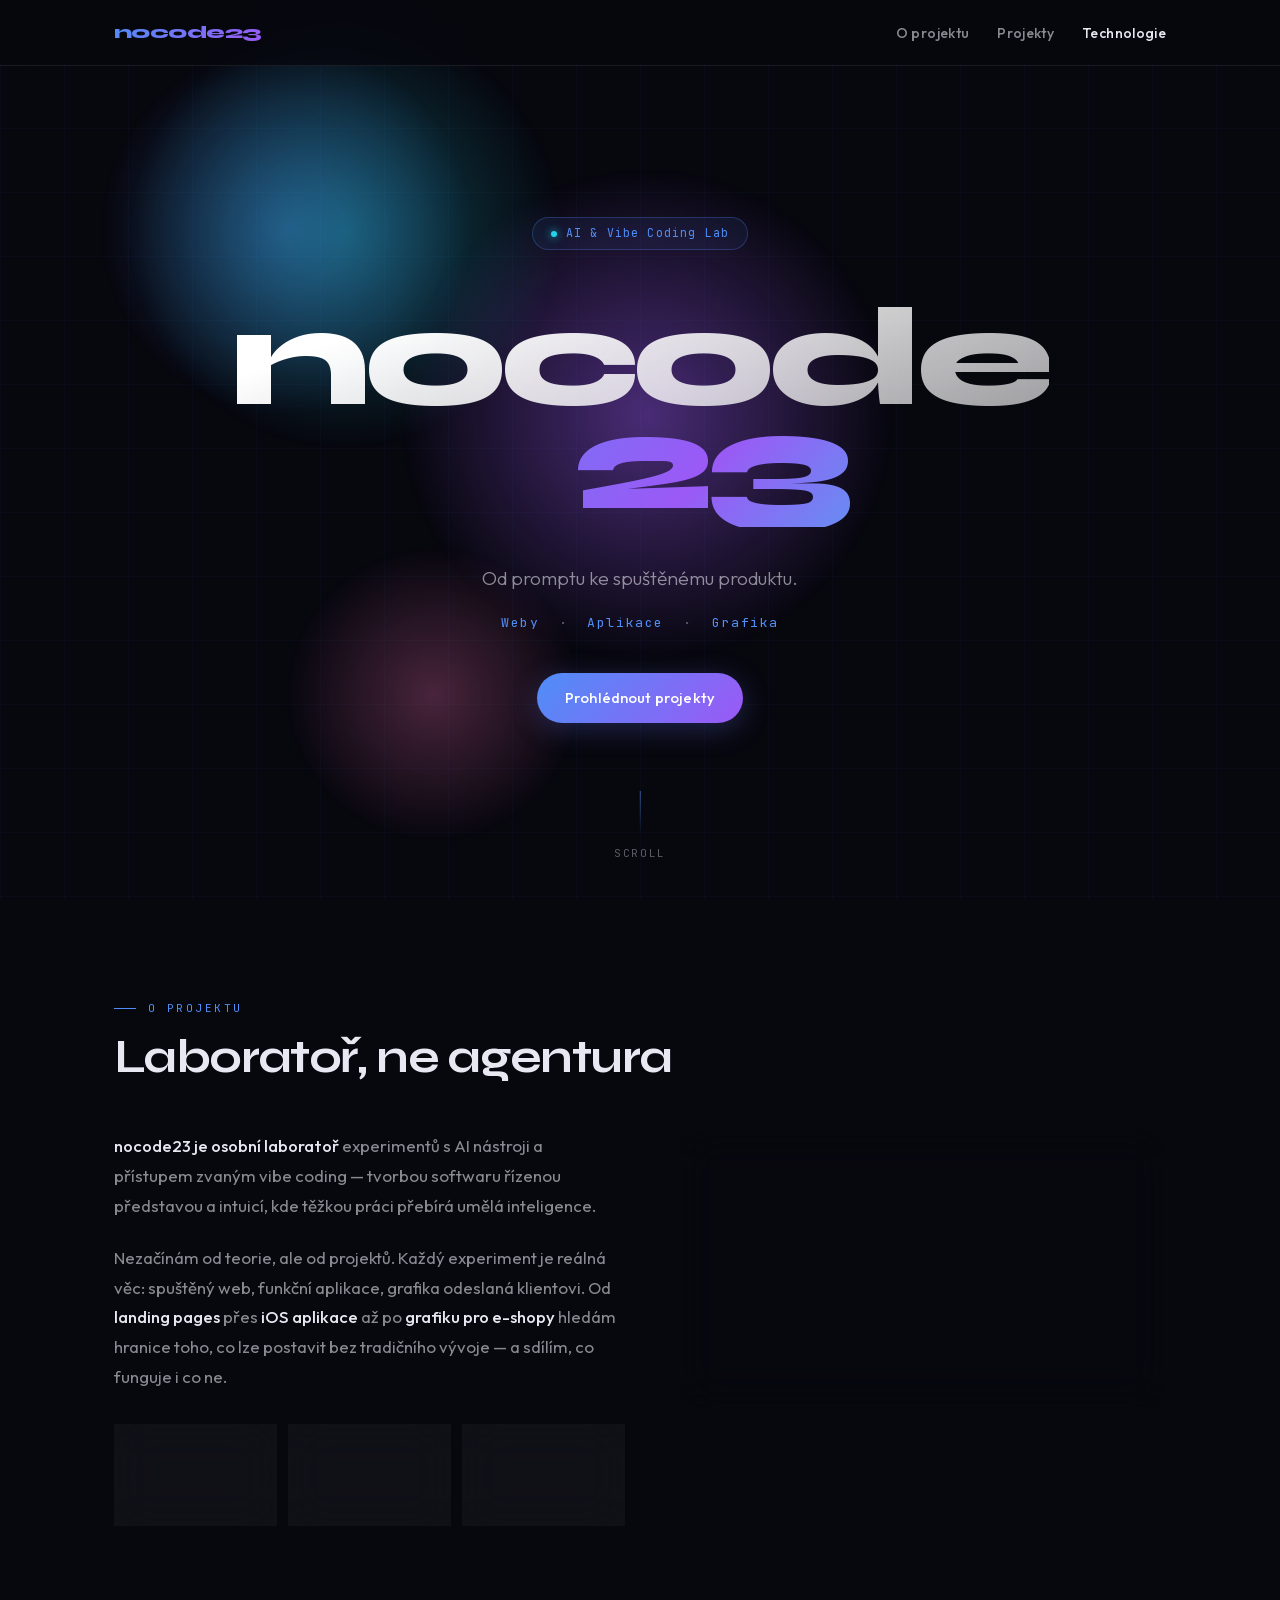
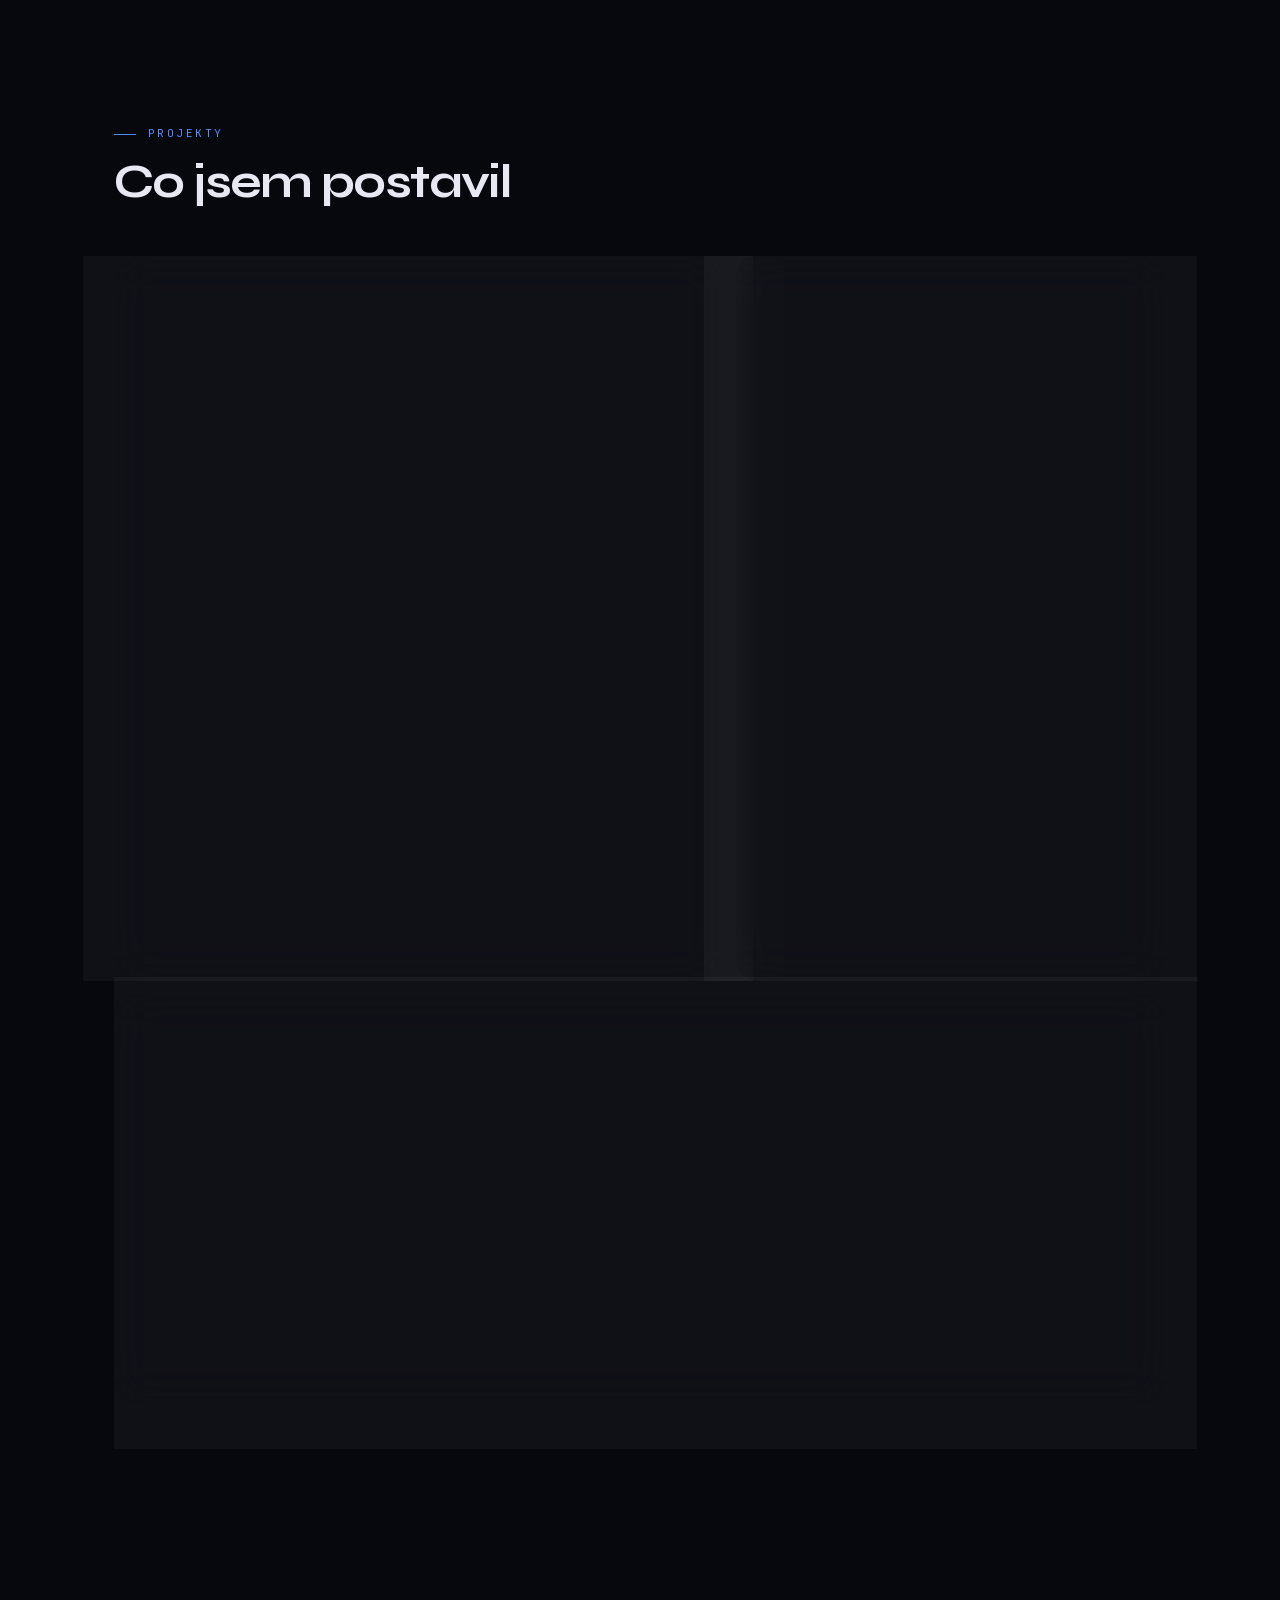
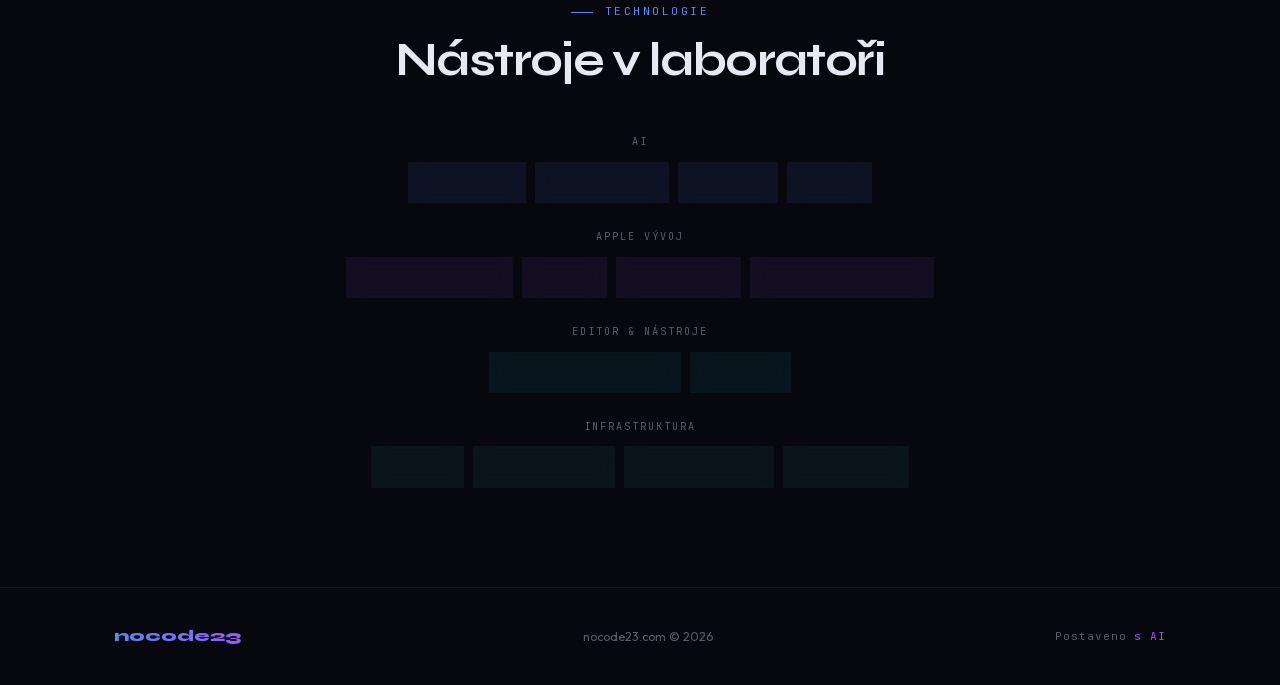
==== commit 151a6af8: "[www] odstraněna kontaktní sekce a všechny výzvy k oslovení Co-Authored-By: Claude Sonnet 4.6 <norep" ====
--- a/www/index.html
+++ b/www/index.html
@@ -52,7 +52,6 @@
         <li><a href="#o-projektu">O projektu</a></li>
         <li><a href="#projekty">Projekty</a></li>
         <li><a href="#technologie">Technologie</a></li>
-        <li><a href="#kontakt">Kontakt</a></li>
       </ul>
     </div>
   </nav>
@@ -68,7 +67,6 @@
     <p class="hero-sub"><span>Weby</span> &nbsp;·&nbsp; <span>Aplikace</span> &nbsp;·&nbsp; <span>Grafika</span></p>
     <div class="hero-cta">
       <a href="#projekty" class="btn btn-primary">Prohlédnout projekty</a>
-      <a href="mailto:support@nocode23.com" class="btn btn-ghost">Napište mi</a>
     </div>
     <div class="hero-scroll" aria-hidden="true">
       <div class="scroll-line"></div>
@@ -285,24 +283,11 @@
     </div>
   </section>
 
-  <!-- Contact -->
-  <section id="kontakt" class="contact-wrap">
-    <div class="wrap">
-      <div class="sec-label sec-label-center">Kontakt</div>
-      <h2 class="sec-title sec-title-center reveal">Máte nápad? Pojďme ho spustit.</h2>
-      <p class="contact-sub reveal">Ať už chcete web, aplikaci, nebo grafiku — ozvěte se.</p>
-      <div class="hero-cta contact-cta reveal d1">
-        <a href="mailto:support@nocode23.com" class="btn btn-primary">Napište mi</a>
-        <a href="mailto:support@nocode23.com" class="contact-mail">support@nocode23.com</a>
-      </div>
-    </div>
-  </section>
-
   <!-- Footer -->
   <footer>
     <div class="footer-inner">
       <div class="f-logo">nocode23</div>
-      <div class="f-copy">nocode23.com &copy; 2026 · <a href="mailto:support@nocode23.com" class="f-link">support@nocode23.com</a></div>
+      <div class="f-copy">nocode23.com &copy; 2026</div>
       <div class="f-ai">Postaveno <span>s&nbsp;AI</span></div>
     </div>
   </footer>
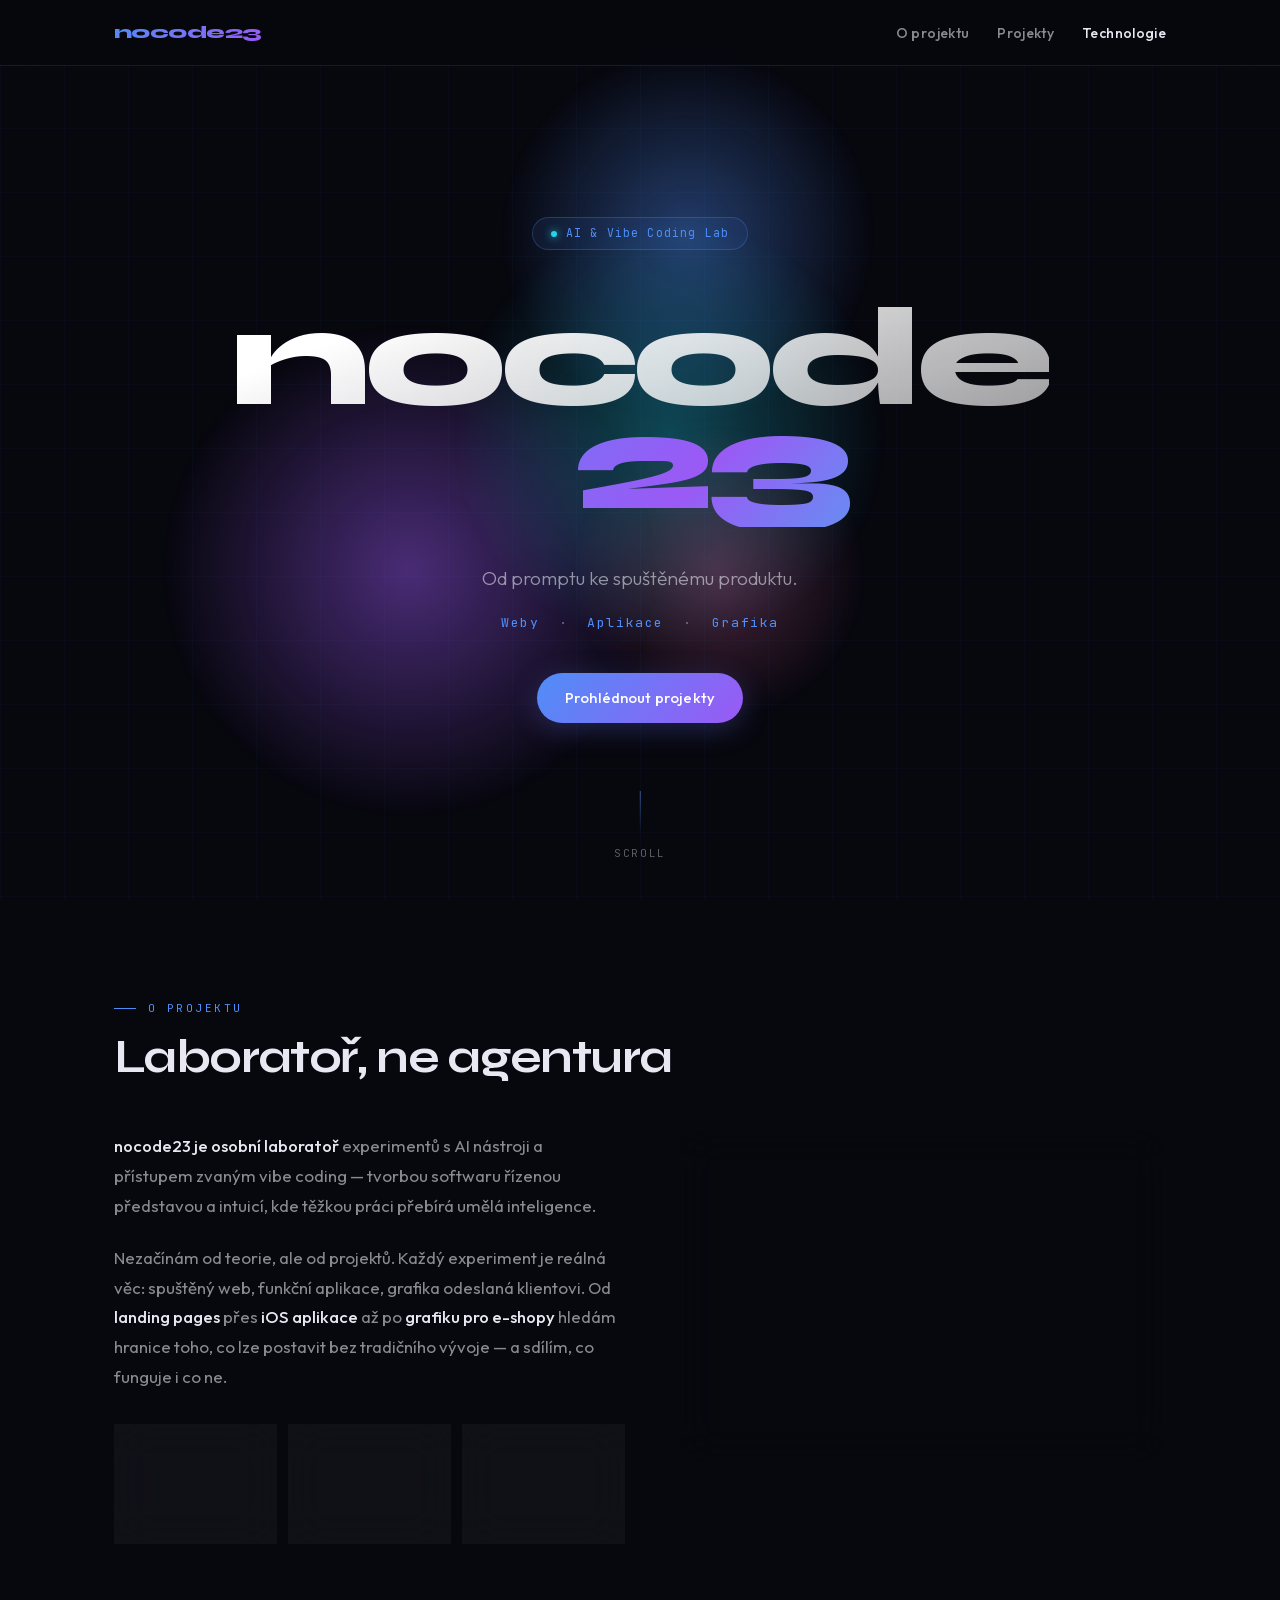
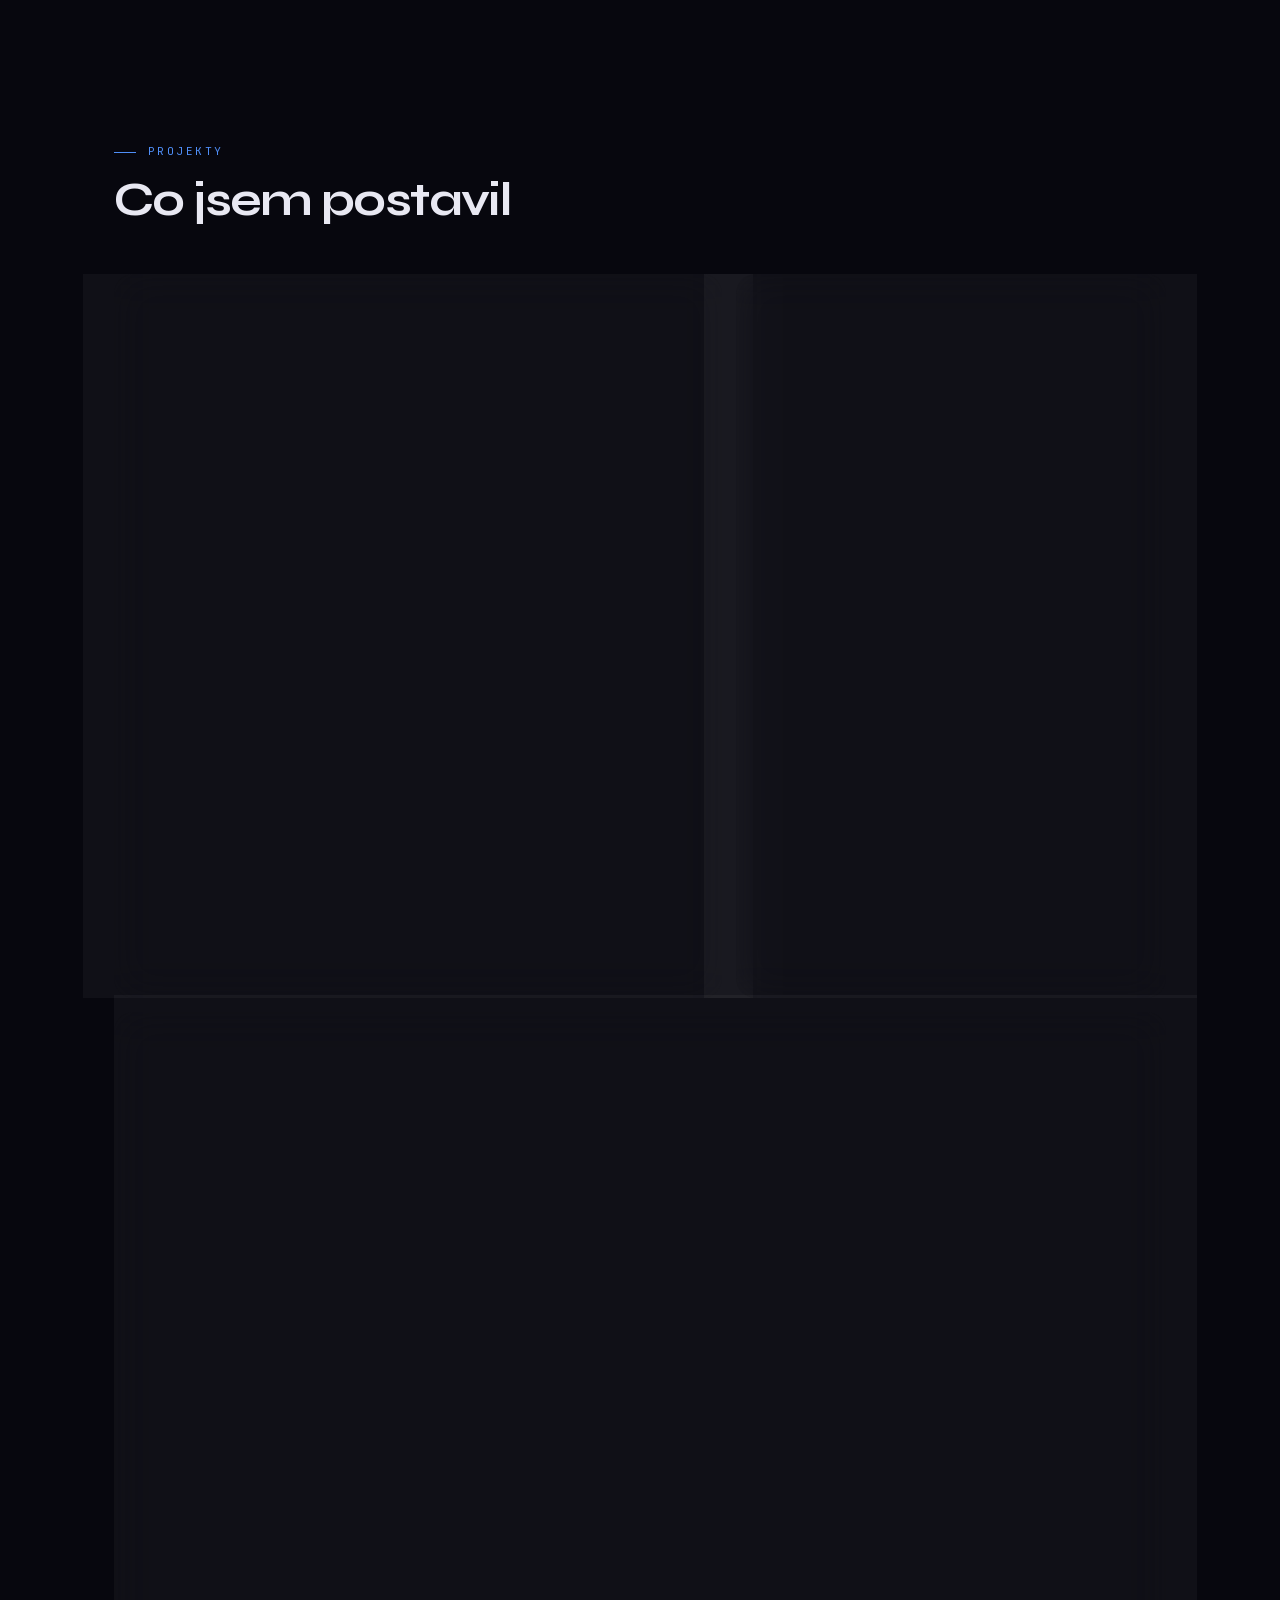
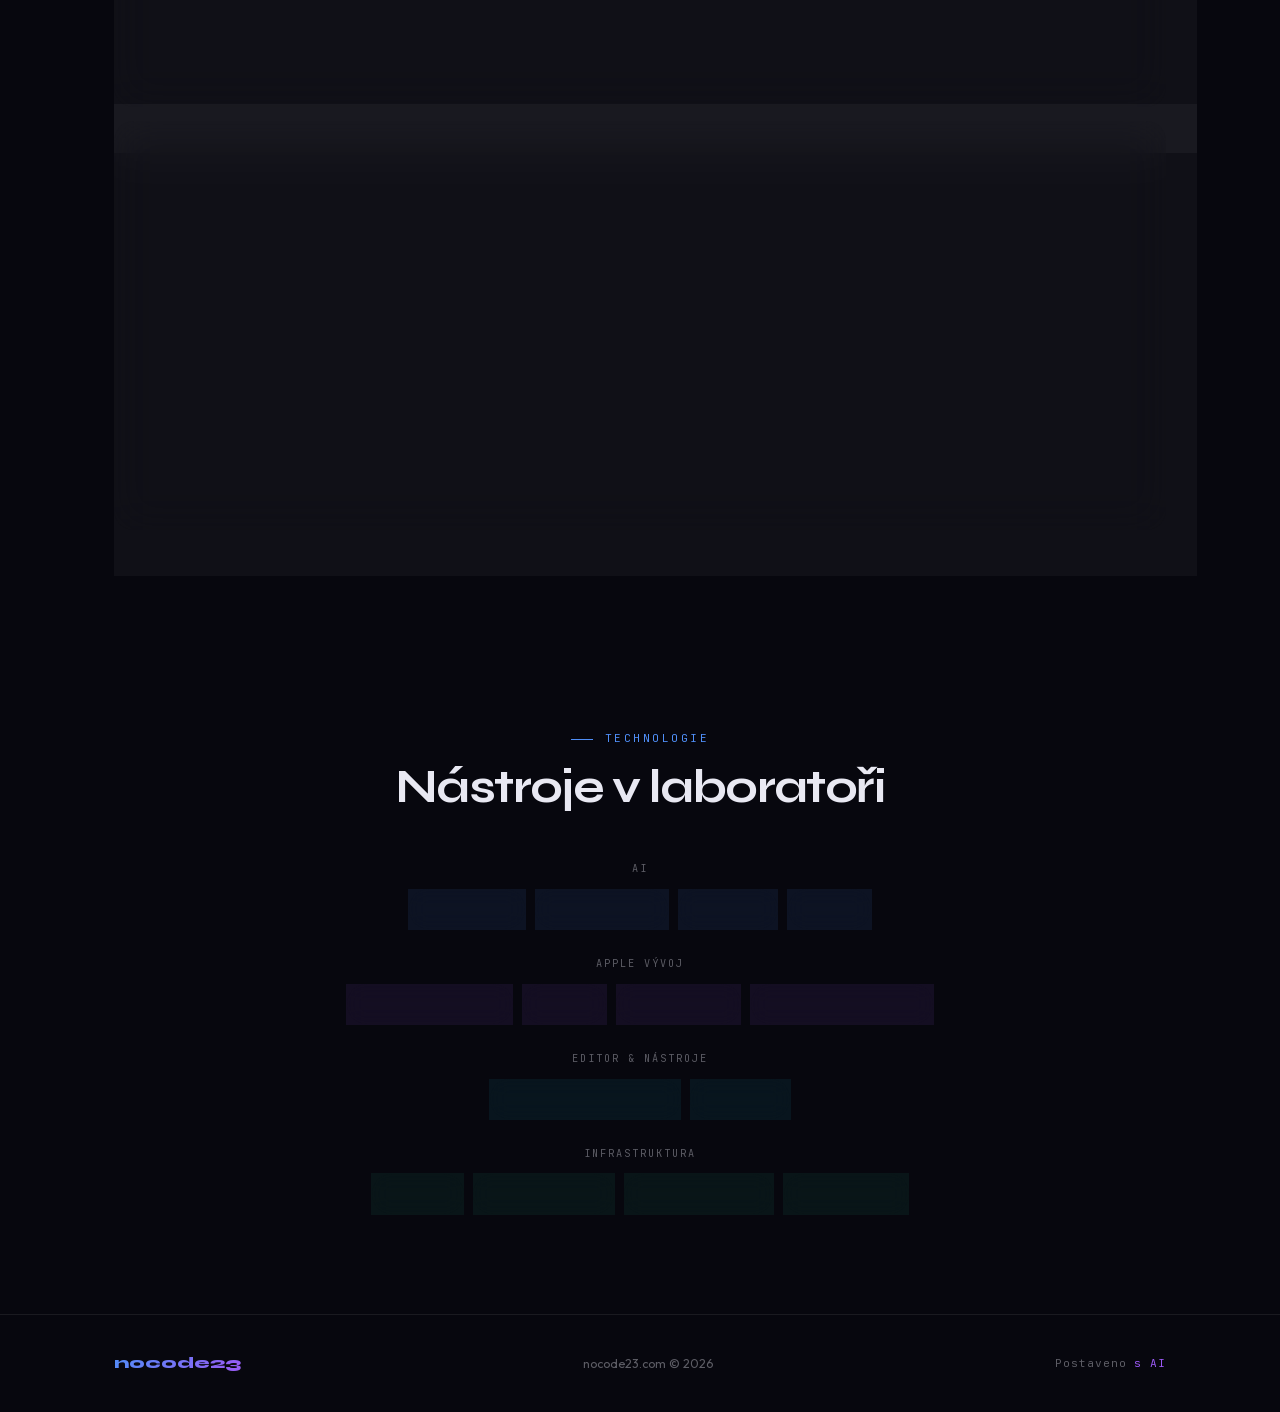
==== commit f0e1845b: "Add Limits landing page and bento card New macOS menu bar app gets its own subsite (www/limits, subm" ====
--- a/www/index.html
+++ b/www/index.html
@@ -94,12 +94,12 @@
           </p>
           <div class="stats">
             <div class="stat reveal d1">
-              <div class="stat-num">4</div>
+              <div class="stat-num">5</div>
               <div class="stat-label">spuštěné projekty</div>
             </div>
             <div class="stat reveal d2">
-              <div class="stat-num">2</div>
-              <div class="stat-label">aplikace v&nbsp;App&nbsp;Storu</div>
+              <div class="stat-num">3</div>
+              <div class="stat-label">appky pro iOS a&nbsp;macOS</div>
             </div>
             <div class="stat reveal d3">
               <div class="stat-num">1</div>
@@ -121,6 +121,8 @@
             <div class="term-line t-out"><span class="t-ok">✓</span> Lacto Tracker <span class="t-meta">· App Store</span></div>
             <div class="term-line"><span class="t-prompt">&gt;</span> navrhni nový vizuál pro rodinný e-shop</div>
             <div class="term-line t-out"><span class="t-ok">✓</span> knihyprimus.cz <span class="t-meta">· redesign</span></div>
+            <div class="term-line"><span class="t-prompt">&gt;</span> udělej menu bar appku na sledování AI limitů</div>
+            <div class="term-line t-out"><span class="t-ok">✓</span> Limits <span class="t-meta">· macOS</span></div>
             <div class="term-line"><span class="t-prompt">&gt;</span>&nbsp;<span class="term-caret"></span></div>
           </div>
         </div>
@@ -209,6 +211,41 @@
           </a>
         </div>
 
+        <!-- macOS -->
+        <div class="card c-green b4 reveal">
+          <div class="b3-inner">
+            <div>
+              <span class="c-tag tag-macos">
+                <svg xmlns="http://www.w3.org/2000/svg" width="24" height="24" viewBox="0 0 24 24" fill="none" stroke="currentColor" stroke-width="1.5" stroke-linecap="round" stroke-linejoin="round" aria-hidden="true"><path d="M20 16V7a2 2 0 0 0-2-2H6a2 2 0 0 0-2 2v9m16 0H4m16 0 1.28 2.55a1 1 0 0 1-.9 1.45H3.62a1 1 0 0 1-.9-1.45L4 16"/></svg>
+                macOS
+              </span>
+              <div class="c-title">macOS aplikace</div>
+              <div class="c-desc">Nativní nástroje pro menu bar macOS. První v řadě sleduje, kolik ti zbývá z limitů Claude a ChatGPT — přímo z horní lišty, bez otevírání prohlížeče.</div>
+
+              <div class="feat-divider">Spuštěno</div>
+
+              <a href="limits/" class="feat-project">
+                <img src="limits/assets/images/app-icon-512.png"
+                     alt="" class="feat-logo" loading="lazy">
+                <div class="feat-info">
+                  <div class="feat-name">Limits</div>
+                  <div class="feat-sub">Sledování limitů Claude &amp; ChatGPT</div>
+                </div>
+                <span class="feat-arrow">→</span>
+              </a>
+            </div>
+            <div class="browser b3-browser">
+              <div class="browser-head">
+                <span class="term-dot td-r"></span>
+                <span class="term-dot td-y"></span>
+                <span class="term-dot td-g"></span>
+                <span class="browser-url">Limits.app</span>
+              </div>
+              <img src="assets/images/shot-limits.png" alt="Náhled aplikace Limits — sledování limitů v menu baru" class="browser-shot browser-shot-mac" loading="lazy" width="415" height="498">
+            </div>
+          </div>
+        </div>
+
         <!-- Grafika -->
         <div class="card c-cyan b3 reveal">
           <div class="b3-inner">
--- a/www/assets/css/main.css
+++ b/www/assets/css/main.css
@@ -558,15 +558,18 @@
 .c-blue::after   { background: radial-gradient(circle at 75% 15%, rgba(79,142,247,.09), transparent 58%); }
 .c-violet::after { background: radial-gradient(circle at 20% 80%, rgba(155,89,245,.09), transparent 58%); }
 .c-cyan::after   { background: radial-gradient(circle at 50% 5%,  rgba(34,211,238,.09), transparent 58%); }
+.c-green::after  { background: radial-gradient(circle at 50% 5%,  rgba(52,211,153,.09), transparent 58%); }
 
 .card:hover.c-blue   { border-color: rgba(79,142,247,.3);  box-shadow: 0 8px 36px rgba(79,142,247,.12); }
 .card:hover.c-violet { border-color: rgba(155,89,245,.3);  box-shadow: 0 8px 36px rgba(155,89,245,.12); }
 .card:hover.c-cyan   { border-color: rgba(34,211,238,.3);  box-shadow: 0 8px 36px rgba(34,211,238,.12); }
+.card:hover.c-green  { border-color: rgba(52,211,153,.3);  box-shadow: 0 8px 36px rgba(52,211,153,.12); }
 
 /* Bento slots — iOS karta širší (má dva projekty + vizuály) */
 .b1 { grid-column: span 7; }
 .b2 { grid-column: span 5; }
 .b3 { grid-column: span 12; }
+.b4 { grid-column: span 12; }
 
 /* Card contents */
 .c-tag {
@@ -585,6 +588,7 @@
 .tag-web     { background: rgba(79,142,247,.13); color: var(--blue);   border: 1px solid rgba(79,142,247,.2); }
 .tag-app     { background: rgba(155,89,245,.13); color: var(--violet); border: 1px solid rgba(155,89,245,.2); }
 .tag-grafika { background: rgba(34,211,238,.13); color: var(--cyan);   border: 1px solid rgba(34,211,238,.2); }
+.tag-macos   { background: rgba(52,211,153,.13); color: var(--green);  border: 1px solid rgba(52,211,153,.2); }
 
 .c-tag svg { width: 13px; height: 13px; stroke-width: 1.5; margin-right: 4px; }
 .c-title {
@@ -665,6 +669,14 @@
   aspect-ratio: 16 / 10;
   object-fit: cover;
   object-position: top;
+}
+/* macOS menu-bar panel shot — portrait, shown whole rather than cropped */
+.browser-shot-mac {
+  aspect-ratio: 5 / 6;
+  object-fit: contain;
+  object-position: center;
+  padding: 18px 26px;
+  background: rgba(0,0,0,.35);
 }
 
 /* Wide card (b3) */
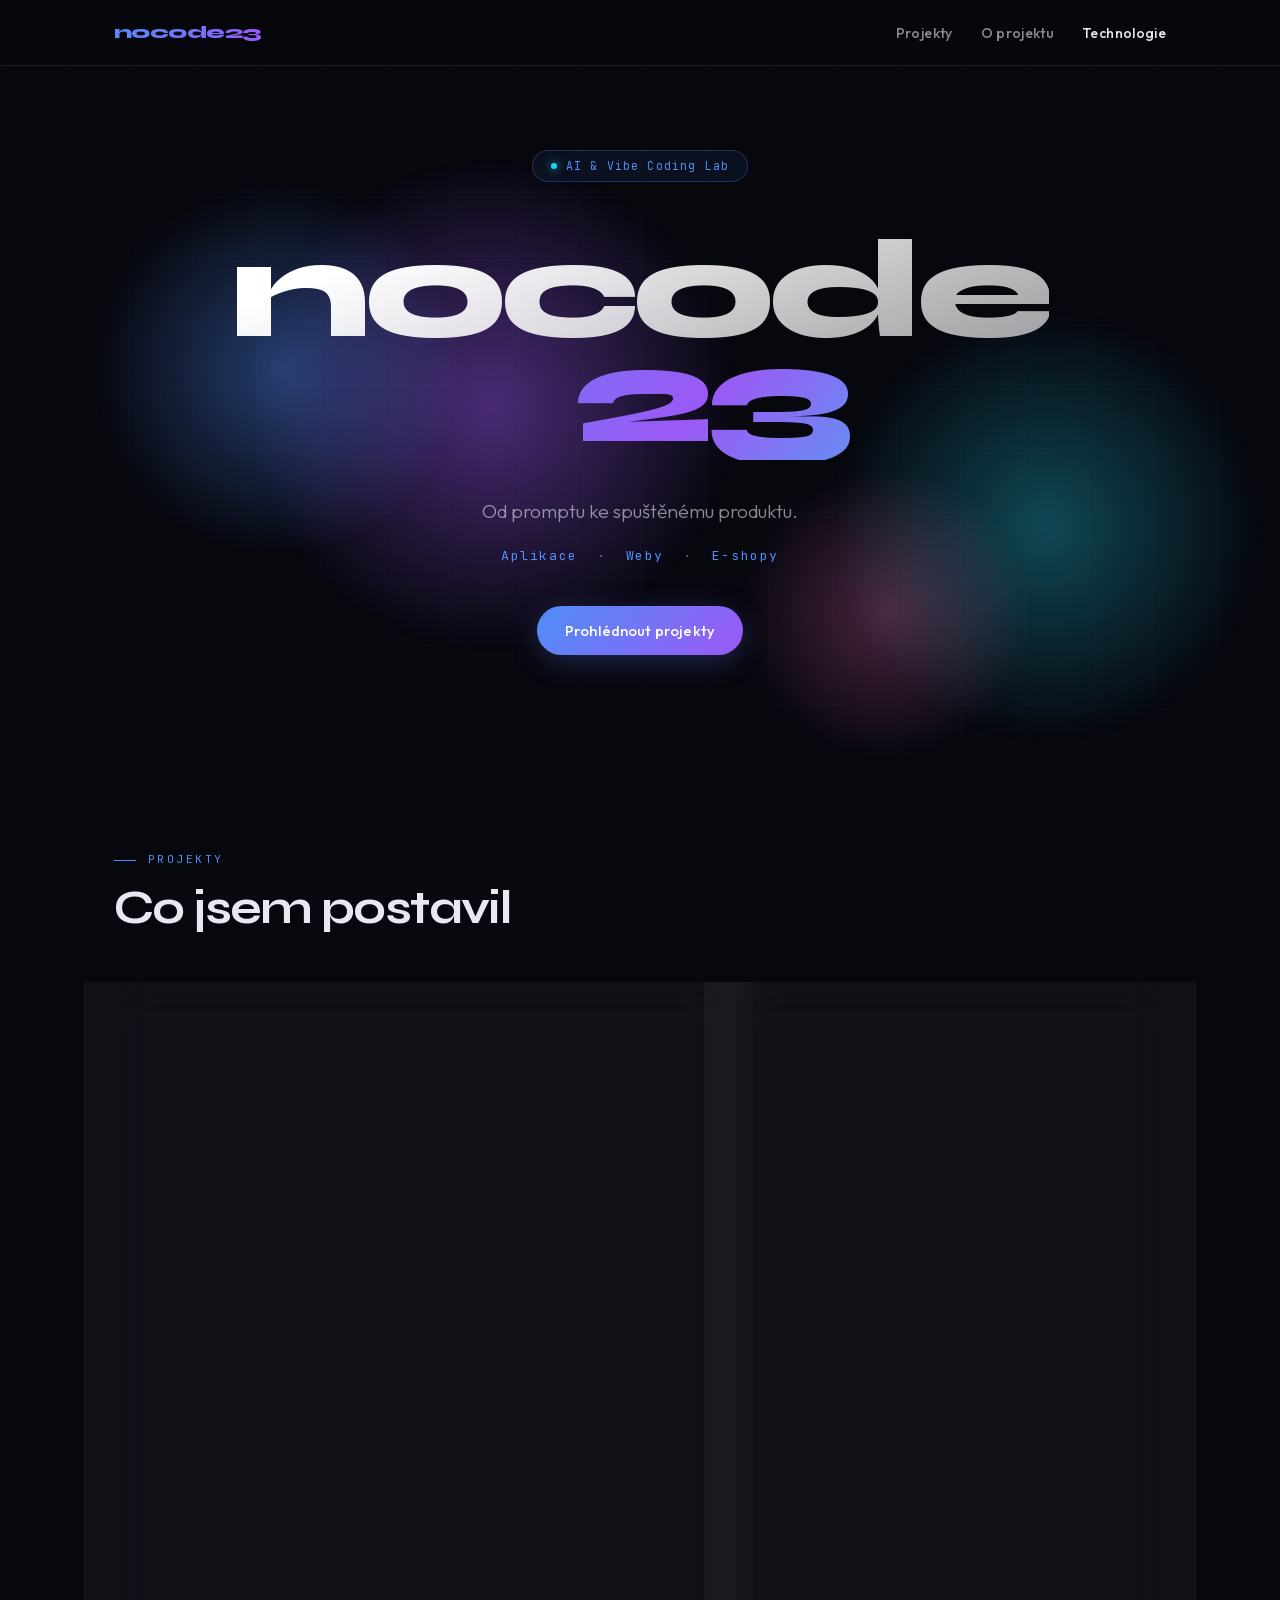
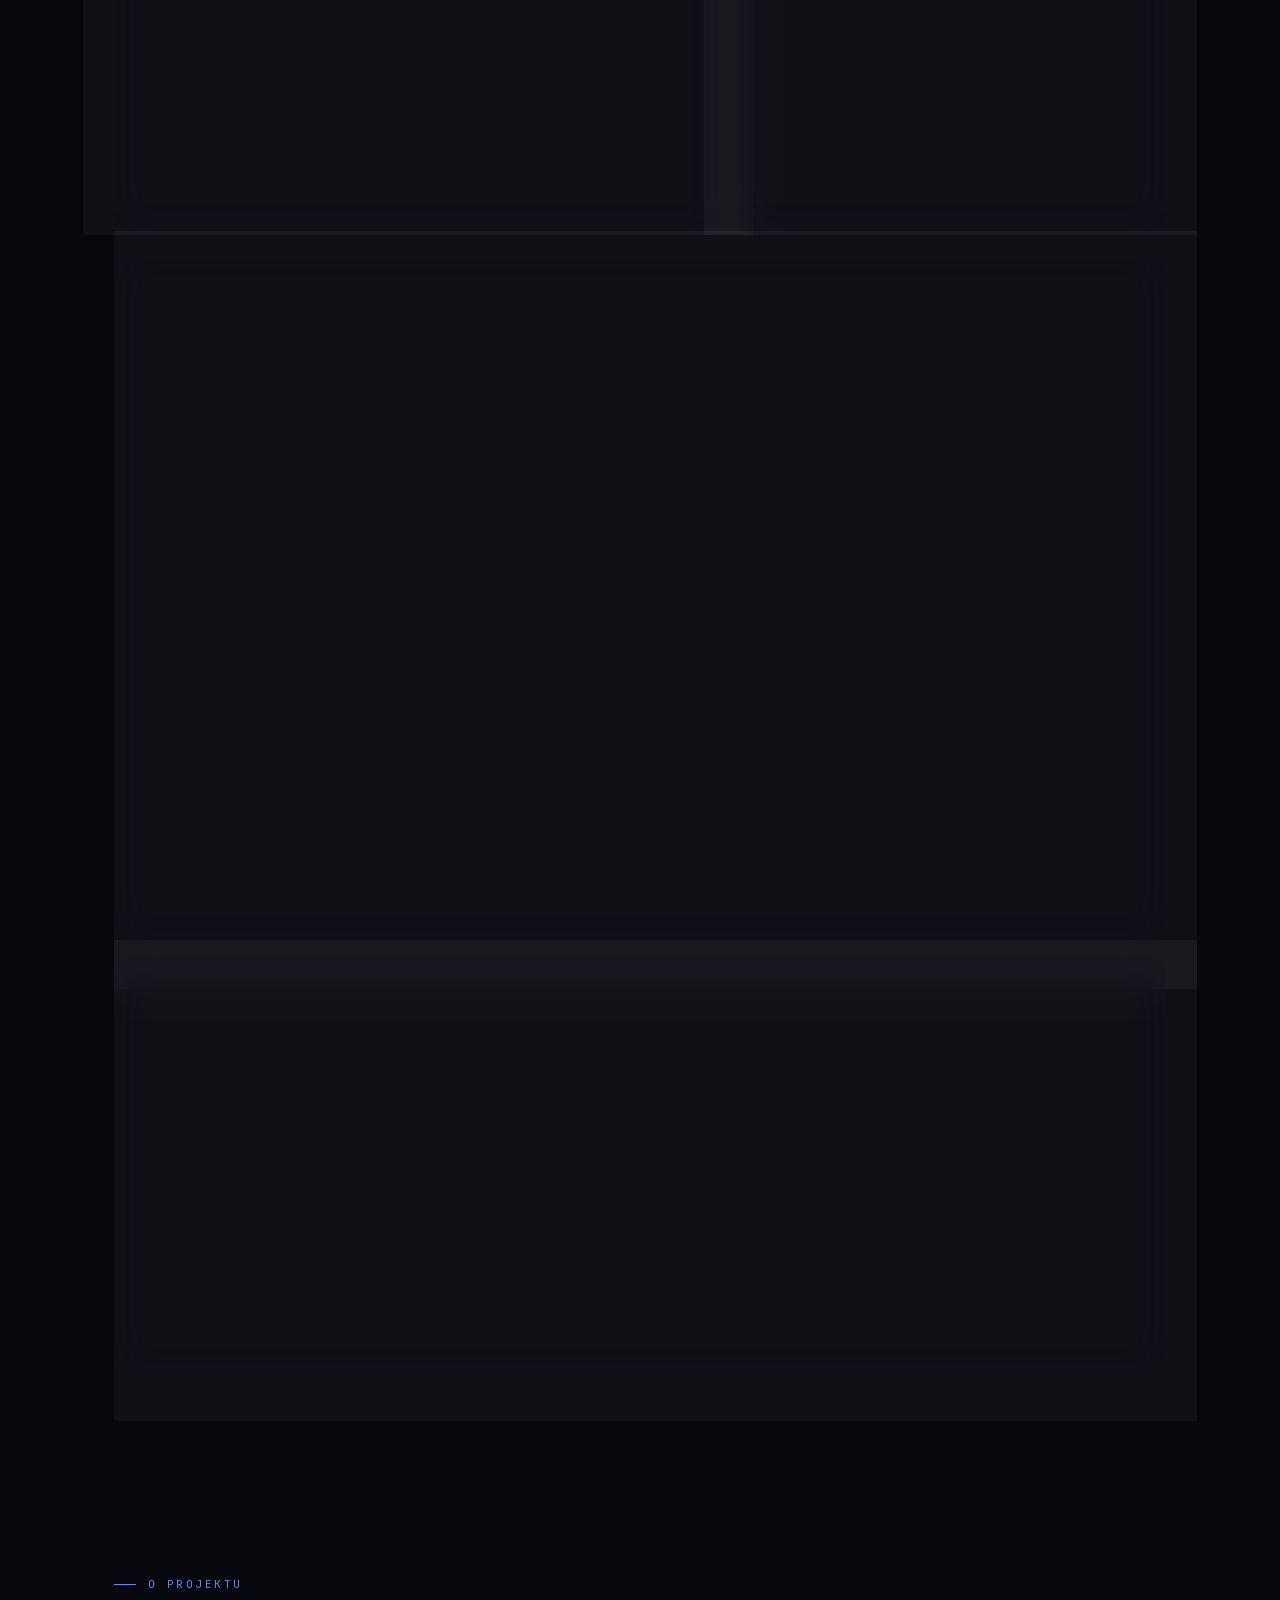
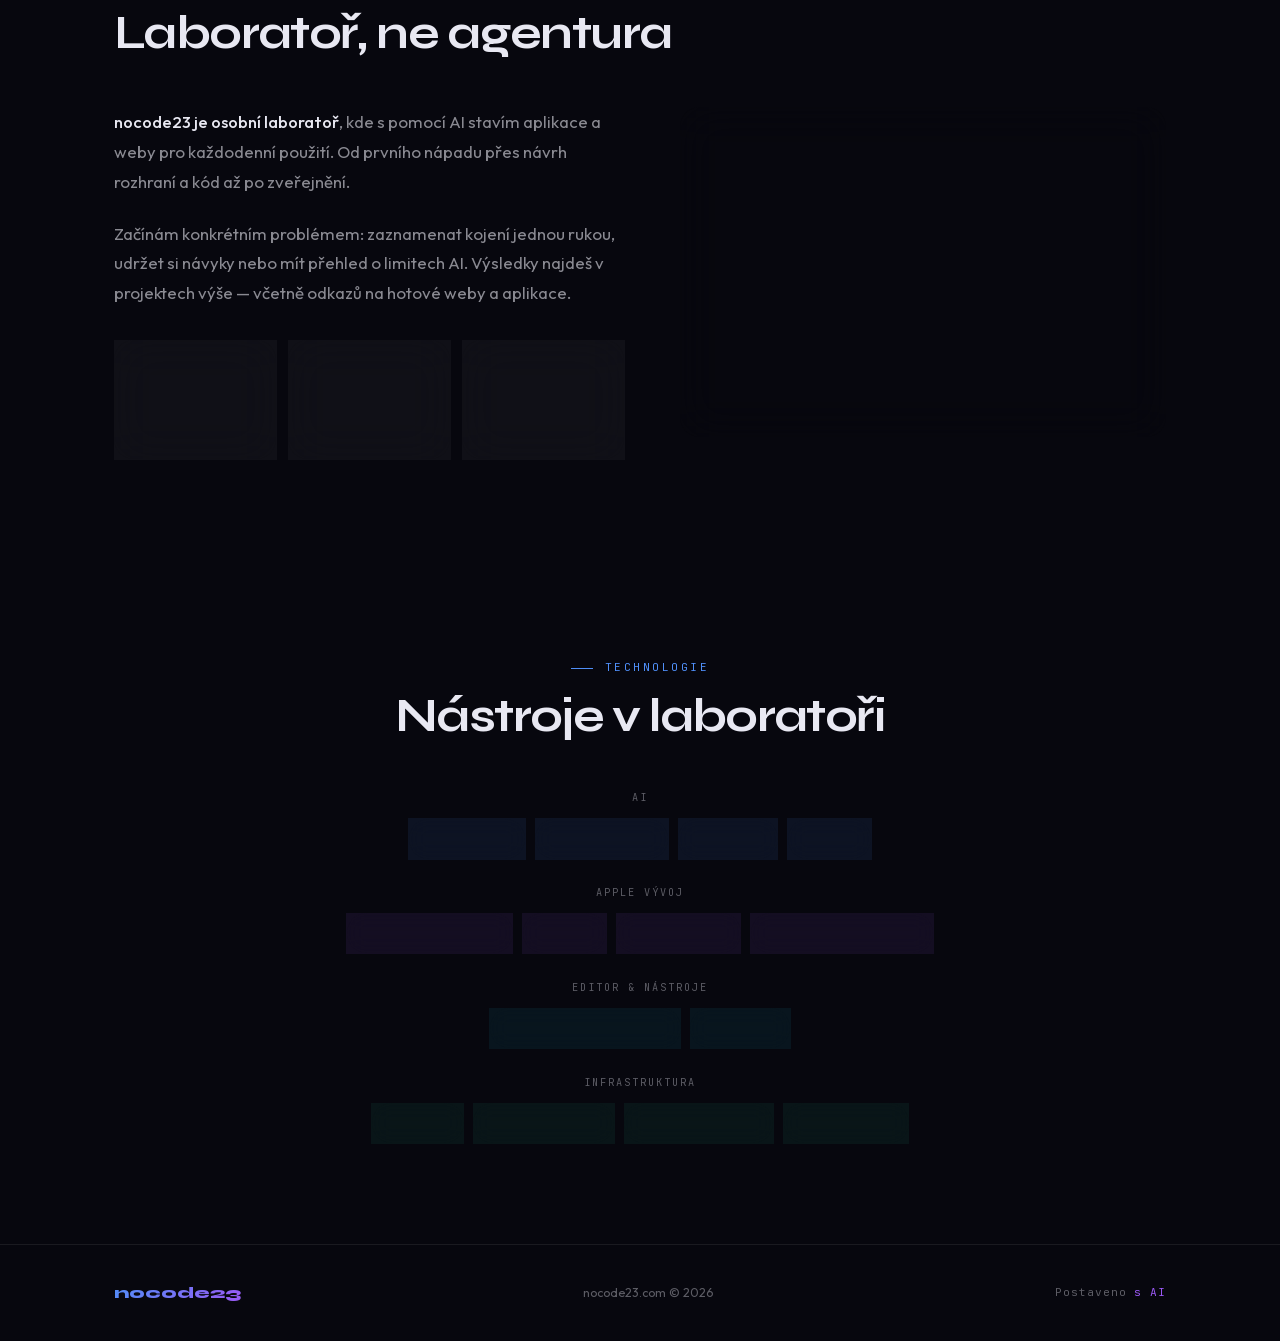
==== commit f0721c5c: "Improve portfolio content, accessibility and reliable GitHub publishing" ====
--- a/www/index.html
+++ b/www/index.html
@@ -4,7 +4,7 @@
   <meta charset="UTF-8">
   <meta name="viewport" content="width=device-width, initial-scale=1.0">
   <title>nocode23 — AI &amp; Vibe Coding Lab</title>
-  <meta name="description" content="Experimentuji s AI a vibe codingem. Od promptu ke spuštěnému produktu — weby, aplikace, grafika.">
+  <meta name="description" content="Experimentuji s AI a vibe codingem. Od promptu ke spuštěnému produktu — aplikace pro iOS a macOS, weby a e-shopy.">
   <meta name="author" content="nocode23">
   <meta name="robots" content="index, follow">
   <meta name="theme-color" content="#07070e">
@@ -17,7 +17,7 @@
   <meta property="og:type"        content="website">
   <meta property="og:url"         content="https://nocode23.com/">
   <meta property="og:title"       content="nocode23 — AI &amp; Vibe Coding Lab">
-  <meta property="og:description" content="Experimentuji s AI a vibe codingem. Od promptu ke spuštěnému produktu — weby, aplikace, grafika.">
+  <meta property="og:description" content="Experimentuji s AI a vibe codingem. Od promptu ke spuštěnému produktu — aplikace pro iOS a macOS, weby a e-shopy.">
   <meta property="og:image"       content="https://nocode23.com/assets/images/og.png">
   <meta property="og:image:width"  content="1200">
   <meta property="og:image:height" content="630">
@@ -26,15 +26,15 @@
 
   <meta name="twitter:card"        content="summary_large_image">
   <meta name="twitter:title"       content="nocode23 — AI &amp; Vibe Coding Lab">
-  <meta name="twitter:description" content="Experimentuji s AI a vibe codingem. Od promptu ke spuštěnému produktu — weby, aplikace, grafika.">
+  <meta name="twitter:description" content="Experimentuji s AI a vibe codingem. Od promptu ke spuštěnému produktu — aplikace pro iOS a macOS, weby a e-shopy.">
   <meta name="twitter:image"       content="https://nocode23.com/assets/images/og.png">
 
   <link rel="preload" href="assets/fonts/syne-800-latin.woff2" as="font" type="font/woff2" crossorigin>
   <link rel="preload" href="assets/fonts/outfit-300-latin.woff2" as="font" type="font/woff2" crossorigin>
-  <script>document.documentElement.classList.add('js');</script>
   <link rel="stylesheet" href="assets/css/main.css?v=4">
 </head>
 <body>
+  <a class="skip-link" href="#main">Přejít na obsah</a>
 
   <!-- Ambient background -->
   <div class="blobs" aria-hidden="true">
@@ -49,13 +49,14 @@
     <div class="nav-inner">
       <a href="#" class="nav-logo">nocode23</a>
       <ul class="nav-links">
+        <li><a href="#projekty">Projekty</a></li>
         <li><a href="#o-projektu">O projektu</a></li>
-        <li><a href="#projekty">Projekty</a></li>
         <li><a href="#technologie">Technologie</a></li>
       </ul>
     </div>
   </nav>
 
+  <main id="main">
   <!-- Hero -->
   <section class="hero" aria-label="Úvod">
     <div class="hero-badge">AI &amp; Vibe Coding Lab</div>
@@ -64,13 +65,186 @@
       <span class="ht-accent">23</span>
     </h1>
     <p class="hero-tagline">Od promptu ke spuštěnému produktu.</p>
-    <p class="hero-sub"><span>Weby</span> &nbsp;·&nbsp; <span>Aplikace</span> &nbsp;·&nbsp; <span>Grafika</span></p>
+    <p class="hero-sub"><span>Aplikace</span> &nbsp;·&nbsp; <span>Weby</span> &nbsp;·&nbsp; <span>E-shopy</span></p>
     <div class="hero-cta">
       <a href="#projekty" class="btn btn-primary">Prohlédnout projekty</a>
     </div>
     <div class="hero-scroll" aria-hidden="true">
       <div class="scroll-line"></div>
       scroll
+    </div>
+  </section>
+
+  <!-- Projects -->
+  <section id="projekty">
+    <div class="wrap">
+      <div class="sec-label">Projekty</div>
+      <h2 class="sec-title reveal">Co jsem postavil</h2>
+
+      <div class="bento">
+
+        <!-- App iOS -->
+        <div class="card c-violet b1 reveal">
+          <span class="c-tag tag-app">
+            <svg xmlns="http://www.w3.org/2000/svg" width="24" height="24" viewBox="0 0 24 24" fill="none" stroke="currentColor" stroke-width="1.5" stroke-linecap="round" stroke-linejoin="round" aria-hidden="true"><rect width="18" height="18" x="3" y="3" rx="2"/><path d="M11 9h4a2 2 0 0 0 2-2V3"/><circle cx="9" cy="9" r="2"/><path d="M7 21v-4a2 2 0 0 1 2-2h4"/><circle cx="15" cy="15" r="2"/></svg>
+            Aplikace · iOS
+          </span>
+          <div class="c-title">iOS aplikace</div>
+          <div class="c-desc">Nativní aplikace pro iPhone vyvíjené pomocí SwiftUI a AI asistence. Důraz na jednoduchost a soukromí.</div>
+
+          <div class="feat-divider">Spuštěno</div>
+
+          <div class="app-duo">
+            <div class="app-cell">
+              <img src="lacto-tracker/assets/images/main_screen_cs.webp"
+                   alt="Lacto Tracker — hlavní obrazovka aplikace" class="app-shot" loading="lazy" width="620" height="1341">
+              <!-- project:lacto-tracker:start -->
+              <a href="lacto-tracker/index-cs.html" class="feat-project" data-project="lacto-tracker">
+                <img src="lacto-tracker/assets/images/app_logo.webp" alt="" class="feat-logo" loading="lazy" width="36" height="36">
+                <div class="feat-info">
+                  <div class="feat-name">Lacto Tracker</div>
+                  <div class="feat-sub">Sledování kojení · App Store</div>
+                </div>
+                <span class="feat-arrow" aria-hidden="true">→</span>
+              </a>
+              <p class="project-note">Záznam kojení, přehled dne a statistiky. Ovládání jednou rukou a data uložená v iPhonu.</p>
+<!-- project:lacto-tracker:end -->
+            </div>
+            <div class="app-cell">
+              <img src="daily-routines-and-habits/assets/images/01_dashboard_dark.png"
+                   alt="Daily Routines &amp; Habits — přehled návyků" class="app-shot" loading="lazy" width="1320" height="2868">
+              <!-- project:daily-routines-and-habits:start -->
+              <a href="daily-routines-and-habits/cs/" class="feat-project" data-project="daily-routines-and-habits">
+                <img src="daily-routines-and-habits/assets/images/app-icon-small.png" alt="" class="feat-logo" loading="lazy" width="36" height="36">
+                <div class="feat-info">
+                  <div class="feat-name">Daily Routines &amp; Habits</div>
+                  <div class="feat-sub">Denní rutiny · iPhone a iPad</div>
+                </div>
+                <span class="feat-arrow" aria-hidden="true">→</span>
+              </a>
+              <p class="project-note">Rutiny podle oblastí života, denní cíle a přehled pokroku. Se synchronizací mezi iPhonem a iPadem.</p>
+<!-- project:daily-routines-and-habits:end -->
+            </div>
+          </div>
+        </div>
+
+        <!-- Web -->
+        <div class="card c-blue b2 reveal d1">
+          <span class="c-tag tag-web">
+            <svg xmlns="http://www.w3.org/2000/svg" width="24" height="24" viewBox="0 0 24 24" fill="none" stroke="currentColor" stroke-width="1.5" stroke-linecap="round" stroke-linejoin="round" aria-hidden="true"><rect x="16" y="16" width="6" height="6" rx="1"/><rect x="2" y="16" width="6" height="6" rx="1"/><rect x="9" y="2" width="6" height="6" rx="1"/><path d="M5 16v-3a1 1 0 0 1 1-1h12a1 1 0 0 1 1 1v3"/><path d="M12 12V8"/></svg>
+            Web
+          </span>
+          <div class="c-title">Webové projekty</div>
+          <div class="c-desc">Weby, které představí službu a usnadní další krok — od prohlédnutí referencí po odeslání poptávky.</div>
+
+          <div class="browser">
+            <div class="browser-head">
+              <span class="term-dot td-r"></span>
+              <span class="term-dot td-y"></span>
+              <span class="term-dot td-g"></span>
+              <span class="browser-url">djmatty.cz</span>
+            </div>
+            <img src="assets/images/preview-djmatty.jpg" alt="Vizuál DJ Matty — svatby, firemní večírky a oslavy" class="browser-shot project-visual" loading="lazy" width="1200" height="630">
+          </div>
+
+          <div class="feat-divider">Spuštěno</div>
+
+          <!-- project:dj-matty:start -->
+              <a href="https://www.djmatty.cz/" class="feat-project" data-project="dj-matty" target="_blank" rel="noopener">
+                <img src="assets/images/logo-djmatty.png" alt="" class="feat-logo" loading="lazy" width="36" height="36">
+                <div class="feat-info">
+                  <div class="feat-name">DJ Matty</div>
+                  <div class="feat-sub">Prezentační web pro profesionálního DJ</div>
+                </div>
+                <span class="feat-arrow" aria-hidden="true">↗</span>
+              </a>
+              <p class="project-note">Služby, reference a fotografie z akcí na jednom místě. Web vede návštěvníka k nezávazné poptávce.</p>
+<!-- project:dj-matty:end -->
+        </div>
+
+        <!-- macOS -->
+        <div class="card c-green b4 reveal">
+          <div class="b3-inner">
+            <div>
+              <span class="c-tag tag-macos">
+                <svg xmlns="http://www.w3.org/2000/svg" width="24" height="24" viewBox="0 0 24 24" fill="none" stroke="currentColor" stroke-width="1.5" stroke-linecap="round" stroke-linejoin="round" aria-hidden="true"><path d="M20 16V7a2 2 0 0 0-2-2H6a2 2 0 0 0-2 2v9m16 0H4m16 0 1.28 2.55a1 1 0 0 1-.9 1.45H3.62a1 1 0 0 1-.9-1.45L4 16"/></svg>
+                macOS
+              </span>
+              <div class="c-title">macOS aplikace</div>
+              <div class="c-desc">Nativní nástroje pro menu bar macOS. První v řadě sleduje, kolik ti zbývá z limitů Claude a ChatGPT — přímo z horní lišty, bez otevírání prohlížeče.</div>
+
+              <div class="feat-divider">Spuštěno</div>
+
+              <!-- project:limits:start -->
+              <a href="limits/" class="feat-project" data-project="limits">
+                <img src="limits/assets/images/app-icon-512.png" alt="" class="feat-logo" loading="lazy" width="36" height="36">
+                <div class="feat-info">
+                  <div class="feat-name">Limits</div>
+                  <div class="feat-sub">Limity Claude a ChatGPT · macOS</div>
+                </div>
+                <span class="feat-arrow" aria-hidden="true">→</span>
+              </a>
+              <p class="project-note">Využití AI účtů přímo v menu baru a Docku. S upozorněním před dosažením nastaveného limitu.</p>
+<!-- project:limits:end -->
+            </div>
+            <div class="browser b3-browser">
+              <div class="browser-head">
+                <span class="term-dot td-r"></span>
+                <span class="term-dot td-y"></span>
+                <span class="term-dot td-g"></span>
+                <span class="browser-url">Limits.app</span>
+              </div>
+              <img src="assets/images/shot-limits.png" alt="Náhled aplikace Limits — sledování limitů v menu baru" class="browser-shot browser-shot-mac" loading="lazy" width="415" height="498">
+            </div>
+          </div>
+        </div>
+
+        <!-- Grafika -->
+        <div class="card c-cyan b3 reveal">
+          <div class="b3-inner">
+            <div>
+              <span class="c-tag tag-grafika">
+                <svg xmlns="http://www.w3.org/2000/svg" width="24" height="24" viewBox="0 0 24 24" fill="none" stroke="currentColor" stroke-width="1.5" stroke-linecap="round" stroke-linejoin="round" aria-hidden="true"><path d="m12.83 2.18a2 2 0 0 0-1.66 0L2.6 6.08a1 1 0 0 0 0 1.83l8.58 3.91a2 2 0 0 0 1.66 0l8.58-3.9a1 1 0 0 0 0-1.83Z"/><path d="m22 17.65-9.17 4.16a2 2 0 0 1-1.66 0L2 17.65"/><path d="m22 12.65-9.17 4.16a2 2 0 0 1-1.66 0L2 12.65"/></svg>
+                E-shop
+              </span>
+              <div class="c-title">E-shopy a jejich vizuál</div>
+              <div class="c-desc">Redesign rodinného e-shopu: představení nakladatelství, přehledné kategorie a cesta k jednotlivým knihám.</div>
+
+              <div class="feat-divider">Spuštěno</div>
+
+              <!-- project:knihy-primus:start -->
+              <a href="https://www.knihyprimus.cz" class="feat-project" data-project="knihy-primus" target="_blank" rel="noopener">
+                <img src="assets/images/logo-knihyprimus.png" alt="" class="feat-logo" loading="lazy" width="36" height="36">
+                <div class="feat-info">
+                  <div class="feat-name">Knihy Primus</div>
+                  <div class="feat-sub">Redesign rodinného e-shopu</div>
+                </div>
+                <span class="feat-arrow" aria-hidden="true">↗</span>
+              </a>
+              <p class="project-note">Nový vizuál a členění nabídky nakladatelství. Kategorie a doporučené tituly pomáhají s výběrem knih.</p>
+<!-- project:knihy-primus:end -->
+            </div>
+            <div class="browser b3-browser">
+              <div class="browser-head">
+                <span class="term-dot td-r"></span>
+                <span class="term-dot td-y"></span>
+                <span class="term-dot td-g"></span>
+                <span class="browser-url">knihyprimus.cz</span>
+              </div>
+              <a href="https://www.knihyprimus.cz/" class="book-preview" target="_blank" rel="noopener" aria-label="Prohlédnout e-shop Knihy Primus">
+                <span class="book-preview-title">Knihy Primus</span>
+                <span class="book-covers">
+                  <img src="assets/images/primus-viden.jpg" alt="Vídeň je Vídeň — obálka" width="350" height="598" loading="lazy">
+                  <img src="assets/images/primus-burian.jpg" alt="Zdeněk Burian: Vlastní cestou — obálka" width="510" height="704" loading="lazy">
+                  <img src="assets/images/primus-pisne.jpg" alt="Písně mužů — obálka" width="350" height="621" loading="lazy">
+                </span>
+                <span class="book-preview-caption">Výběr titulů z e-shopu <span aria-hidden="true">↗</span></span>
+              </a>
+            </div>
+          </div>
+        </div>
+
+      </div>
     </div>
   </section>
 
@@ -82,23 +256,21 @@
       <div class="about-grid">
         <div class="about-text reveal">
           <p>
-            <strong>nocode23 je osobní laboratoř</strong> experimentů s AI nástroji a přístupem
-            zvaným vibe coding — tvorbou softwaru řízenou představou a intuicí, kde těžkou práci
-            přebírá umělá inteligence.
+            <strong>nocode23 je osobní laboratoř</strong>, kde s pomocí AI stavím aplikace a weby
+            pro každodenní použití. Od prvního nápadu přes návrh rozhraní a kód až po zveřejnění.
           </p>
           <p>
-            Nezačínám od teorie, ale od projektů. Každý experiment je reálná věc: spuštěný web,
-            funkční aplikace, grafika odeslaná klientovi. Od <strong>landing pages</strong> přes
-            <strong>iOS aplikace</strong> až po <strong>grafiku pro e-shopy</strong> hledám hranice
-            toho, co lze postavit bez tradičního vývoje — a sdílím, co funguje i co ne.
+            Začínám konkrétním problémem: zaznamenat kojení jednou rukou, udržet si návyky
+            nebo mít přehled o limitech AI. Výsledky najdeš v projektech výše — včetně
+            odkazů na hotové weby a aplikace.
           </p>
           <div class="stats">
             <div class="stat reveal d1">
-              <div class="stat-num">5</div>
-              <div class="stat-label">spuštěné projekty</div>
+              <div class="stat-num" data-stat="projects">5</div>
+              <div class="stat-label">spuštěných projektů</div>
             </div>
             <div class="stat reveal d2">
-              <div class="stat-num">3</div>
+              <div class="stat-num" data-stat="apps">3</div>
               <div class="stat-label">appky pro iOS a&nbsp;macOS</div>
             </div>
             <div class="stat reveal d3">
@@ -126,160 +298,6 @@
             <div class="term-line"><span class="t-prompt">&gt;</span>&nbsp;<span class="term-caret"></span></div>
           </div>
         </div>
-      </div>
-    </div>
-  </section>
-
-  <!-- Projects -->
-  <section id="projekty">
-    <div class="wrap">
-      <div class="sec-label">Projekty</div>
-      <h2 class="sec-title reveal">Co jsem postavil</h2>
-
-      <div class="bento">
-
-        <!-- App iOS -->
-        <div class="card c-violet b1 reveal">
-          <span class="c-tag tag-app">
-            <svg xmlns="http://www.w3.org/2000/svg" width="24" height="24" viewBox="0 0 24 24" fill="none" stroke="currentColor" stroke-width="1.5" stroke-linecap="round" stroke-linejoin="round" aria-hidden="true"><rect width="18" height="18" x="3" y="3" rx="2"/><path d="M11 9h4a2 2 0 0 0 2-2V3"/><circle cx="9" cy="9" r="2"/><path d="M7 21v-4a2 2 0 0 1 2-2h4"/><circle cx="15" cy="15" r="2"/></svg>
-            Aplikace · iOS
-          </span>
-          <div class="c-title">iOS aplikace</div>
-          <div class="c-desc">Nativní aplikace pro iPhone vyvíjené pomocí SwiftUI a AI asistence. Důraz na jednoduchost a soukromí.</div>
-
-          <div class="feat-divider">Spuštěno</div>
-
-          <div class="app-duo">
-            <div class="app-cell">
-              <img src="lacto-tracker/assets/images/main_screen_cs.webp"
-                   alt="Lacto Tracker — hlavní obrazovka aplikace" class="app-shot" loading="lazy" width="620" height="1341">
-              <a href="lacto-tracker/" class="feat-project">
-                <img src="lacto-tracker/assets/images/app_logo.png"
-                     srcset="lacto-tracker/assets/images/app_logo.webp"
-                     alt="" class="feat-logo" loading="lazy">
-                <div class="feat-info">
-                  <div class="feat-name">Lacto Tracker</div>
-                  <div class="feat-sub">Sledování kojení · App Store</div>
-                </div>
-                <span class="feat-arrow">→</span>
-              </a>
-            </div>
-            <div class="app-cell">
-              <img src="daily-routines-and-habits/assets/images/01_dashboard_dark.png"
-                   alt="Daily Routines &amp; Habits — přehled návyků" class="app-shot" loading="lazy" width="1320" height="2868">
-              <a href="daily-routines-and-habits/" class="feat-project">
-                <img src="daily-routines-and-habits/assets/images/app-icon.png"
-                     alt="" class="feat-logo" loading="lazy">
-                <div class="feat-info">
-                  <div class="feat-name">Daily Routines &amp; Habits</div>
-                  <div class="feat-sub">Sledování návyků · App Store</div>
-                </div>
-                <span class="feat-arrow">→</span>
-              </a>
-            </div>
-          </div>
-        </div>
-
-        <!-- Web -->
-        <div class="card c-blue b2 reveal d1">
-          <span class="c-tag tag-web">
-            <svg xmlns="http://www.w3.org/2000/svg" width="24" height="24" viewBox="0 0 24 24" fill="none" stroke="currentColor" stroke-width="1.5" stroke-linecap="round" stroke-linejoin="round" aria-hidden="true"><rect x="16" y="16" width="6" height="6" rx="1"/><rect x="2" y="16" width="6" height="6" rx="1"/><rect x="9" y="2" width="6" height="6" rx="1"/><path d="M5 16v-3a1 1 0 0 1 1-1h12a1 1 0 0 1 1 1v3"/><path d="M12 12V8"/></svg>
-            Web
-          </span>
-          <div class="c-title">Webové projekty</div>
-          <div class="c-desc">Landing pages, firemní weby a webové nástroje. Od prvního promptu po nasazení — bez tradičního vývoje.</div>
-
-          <div class="browser">
-            <div class="browser-head">
-              <span class="term-dot td-r"></span>
-              <span class="term-dot td-y"></span>
-              <span class="term-dot td-g"></span>
-              <span class="browser-url">djmatty.cz</span>
-            </div>
-            <img src="assets/images/shot-djmatty.jpg" alt="Náhled webu DJ Matty" class="browser-shot" loading="lazy" width="1280" height="800">
-          </div>
-
-          <div class="feat-divider">Spuštěno</div>
-
-          <a href="https://www.djmatty.cz/" class="feat-project" target="_blank" rel="noopener">
-            <div class="feat-logo feat-logo-emoji" aria-hidden="true">🎧</div>
-            <div class="feat-info">
-              <div class="feat-name">DJ Matty</div>
-              <div class="feat-sub">Prezentační web pro profesionálního DJ</div>
-            </div>
-            <span class="feat-arrow">↗</span>
-          </a>
-        </div>
-
-        <!-- macOS -->
-        <div class="card c-green b4 reveal">
-          <div class="b3-inner">
-            <div>
-              <span class="c-tag tag-macos">
-                <svg xmlns="http://www.w3.org/2000/svg" width="24" height="24" viewBox="0 0 24 24" fill="none" stroke="currentColor" stroke-width="1.5" stroke-linecap="round" stroke-linejoin="round" aria-hidden="true"><path d="M20 16V7a2 2 0 0 0-2-2H6a2 2 0 0 0-2 2v9m16 0H4m16 0 1.28 2.55a1 1 0 0 1-.9 1.45H3.62a1 1 0 0 1-.9-1.45L4 16"/></svg>
-                macOS
-              </span>
-              <div class="c-title">macOS aplikace</div>
-              <div class="c-desc">Nativní nástroje pro menu bar macOS. První v řadě sleduje, kolik ti zbývá z limitů Claude a ChatGPT — přímo z horní lišty, bez otevírání prohlížeče.</div>
-
-              <div class="feat-divider">Spuštěno</div>
-
-              <a href="limits/" class="feat-project">
-                <img src="limits/assets/images/app-icon-512.png"
-                     alt="" class="feat-logo" loading="lazy">
-                <div class="feat-info">
-                  <div class="feat-name">Limits</div>
-                  <div class="feat-sub">Sledování limitů Claude &amp; ChatGPT</div>
-                </div>
-                <span class="feat-arrow">→</span>
-              </a>
-            </div>
-            <div class="browser b3-browser">
-              <div class="browser-head">
-                <span class="term-dot td-r"></span>
-                <span class="term-dot td-y"></span>
-                <span class="term-dot td-g"></span>
-                <span class="browser-url">Limits.app</span>
-              </div>
-              <img src="assets/images/shot-limits.png" alt="Náhled aplikace Limits — sledování limitů v menu baru" class="browser-shot browser-shot-mac" loading="lazy" width="415" height="498">
-            </div>
-          </div>
-        </div>
-
-        <!-- Grafika -->
-        <div class="card c-cyan b3 reveal">
-          <div class="b3-inner">
-            <div>
-              <span class="c-tag tag-grafika">
-                <svg xmlns="http://www.w3.org/2000/svg" width="24" height="24" viewBox="0 0 24 24" fill="none" stroke="currentColor" stroke-width="1.5" stroke-linecap="round" stroke-linejoin="round" aria-hidden="true"><path d="m12.83 2.18a2 2 0 0 0-1.66 0L2.6 6.08a1 1 0 0 0 0 1.83l8.58 3.91a2 2 0 0 0 1.66 0l8.58-3.9a1 1 0 0 0 0-1.83Z"/><path d="m22 17.65-9.17 4.16a2 2 0 0 1-1.66 0L2 17.65"/><path d="m22 12.65-9.17 4.16a2 2 0 0 1-1.66 0L2 12.65"/></svg>
-                Grafika
-              </span>
-              <div class="c-title">Grafika pro e-shopy</div>
-              <div class="c-desc">AI-generované vizuály pro e-shopy a sociální sítě — bannery, produktové fotografie, Instagram story formáty.</div>
-
-              <div class="feat-divider">Spuštěno</div>
-
-              <a href="https://www.knihyprimus.cz" class="feat-project" target="_blank" rel="noopener">
-                <div class="feat-logo feat-logo-emoji" aria-hidden="true">📚</div>
-                <div class="feat-info">
-                  <div class="feat-name">Knihy Primus</div>
-                  <div class="feat-sub">Kompletní redesign rodinného e-shopu</div>
-                </div>
-                <span class="feat-arrow">↗</span>
-              </a>
-            </div>
-            <div class="browser b3-browser">
-              <div class="browser-head">
-                <span class="term-dot td-r"></span>
-                <span class="term-dot td-y"></span>
-                <span class="term-dot td-g"></span>
-                <span class="browser-url">knihyprimus.cz</span>
-              </div>
-              <img src="assets/images/shot-knihyprimus.jpg" alt="Náhled e-shopu Knihy Primus" class="browser-shot" loading="lazy" width="1280" height="800">
-            </div>
-          </div>
-        </div>
-
       </div>
     </div>
   </section>
@@ -320,6 +338,7 @@
     </div>
   </section>
 
+  </main>
   <!-- Footer -->
   <footer>
     <div class="footer-inner">
--- a/www/assets/css/main.css
+++ b/www/assets/css/main.css
@@ -278,7 +278,7 @@
 .hero-title {
   font-family: var(--font-display);
   font-weight: 800;
-  font-size: clamp(4rem, 11vw, 9rem);
+  font-size: clamp(2.5rem, 11vw, 9rem);
   line-height: .92;
   letter-spacing: -.05em;
   margin-bottom: 36px;
@@ -977,3 +977,38 @@
   .app-duo { grid-template-columns: 1fr; }
   .app-shot { aspect-ratio: 9 / 10; }
 }
+
+/* Project summaries and keyboard navigation. */
+.project-note { margin: 12px 0 0; color: var(--text-dim); font-size: .95rem; line-height: 1.65; }
+.app-cell .feat-project { flex: 0; }
+.feat-name { font-size: 1rem; }
+.feat-sub { font-size: .875rem; white-space: normal; }
+.hero { min-height: auto; padding-top: 150px; padding-bottom: 96px; }
+.hero-scroll { display: none; }
+:focus-visible { outline: 3px solid var(--cyan); outline-offset: 5px; }
+.skip-link { position: fixed; top: 10px; left: 10px; z-index: 1000; padding: 12px 18px; background: #fff; color: #07070e; transform: translateY(-160%); }
+.skip-link:focus { transform: none; }
+@media (max-width: 720px) {
+  .hero { padding-top: 120px; padding-bottom: 64px; }
+  .b3-inner { gap: 24px; }
+}
+@media (prefers-reduced-motion: reduce) {
+  html.js .reveal { opacity: 1; transform: none; }
+}
+
+.project-visual { aspect-ratio: 1200 / 630; object-fit: contain; }
+
+.book-preview { display: block; padding: 24px; background: #f8f4ef; color: #761b2c; text-decoration: none; }
+.book-preview-title { display: block; font-size: 1rem; font-weight: 500; letter-spacing: .08em; margin-bottom: 22px; }
+.book-covers { display: grid; grid-template-columns: repeat(3, minmax(0, 1fr)); gap: 16px; align-items: end; }
+.book-covers img { display: block; width: 100%; height: auto; max-height: 180px; object-fit: contain; object-position: bottom; }
+.book-preview-caption { display: block; margin-top: 22px; font-size: .9rem; }
+.book-preview:hover .book-preview-caption { text-decoration: underline; }
+
+section[id] { scroll-margin-top: 110px; }
+@media (max-width: 460px) {
+  .nav-inner { flex-direction: column; gap: 8px; padding-inline: 16px; }
+  .nav-links { gap: 24px; justify-content: center; }
+  .nav-links a { font-size: .875rem; white-space: nowrap; }
+  .hero { padding-top: 145px; }
+}
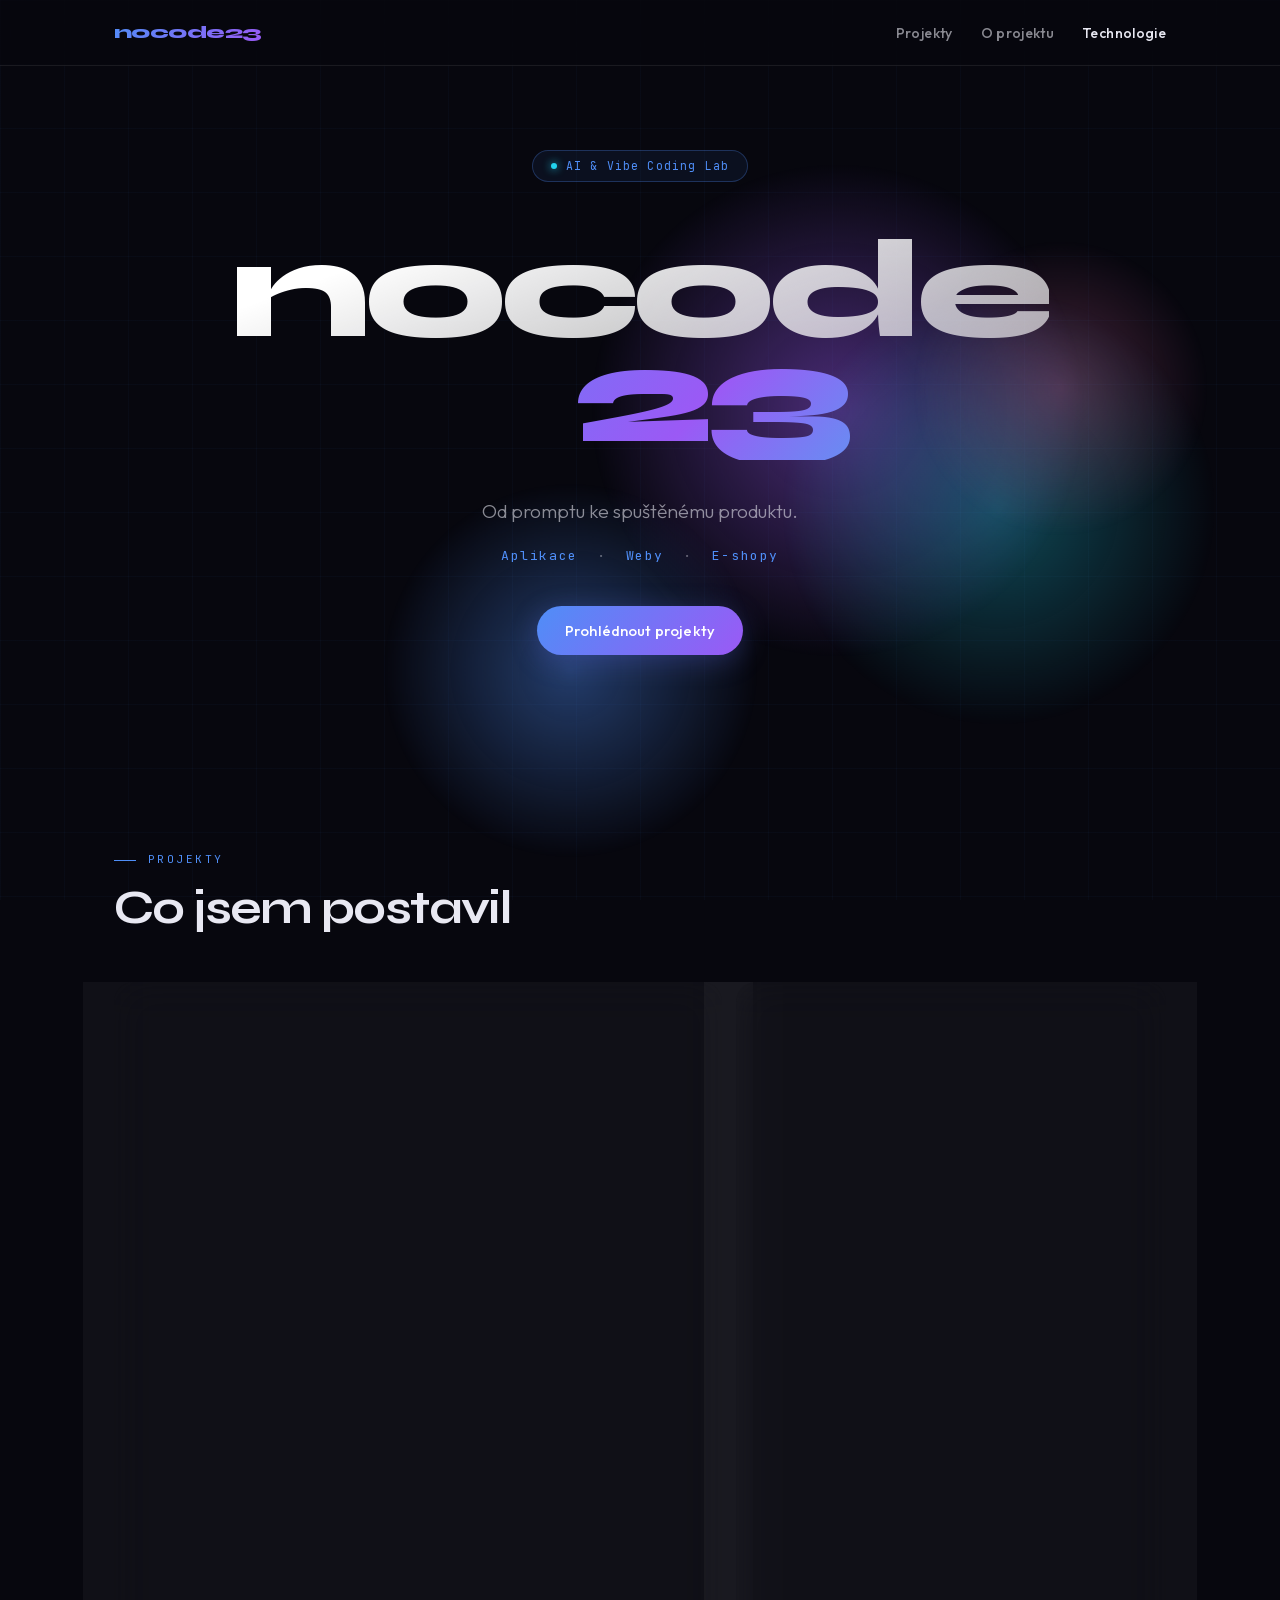
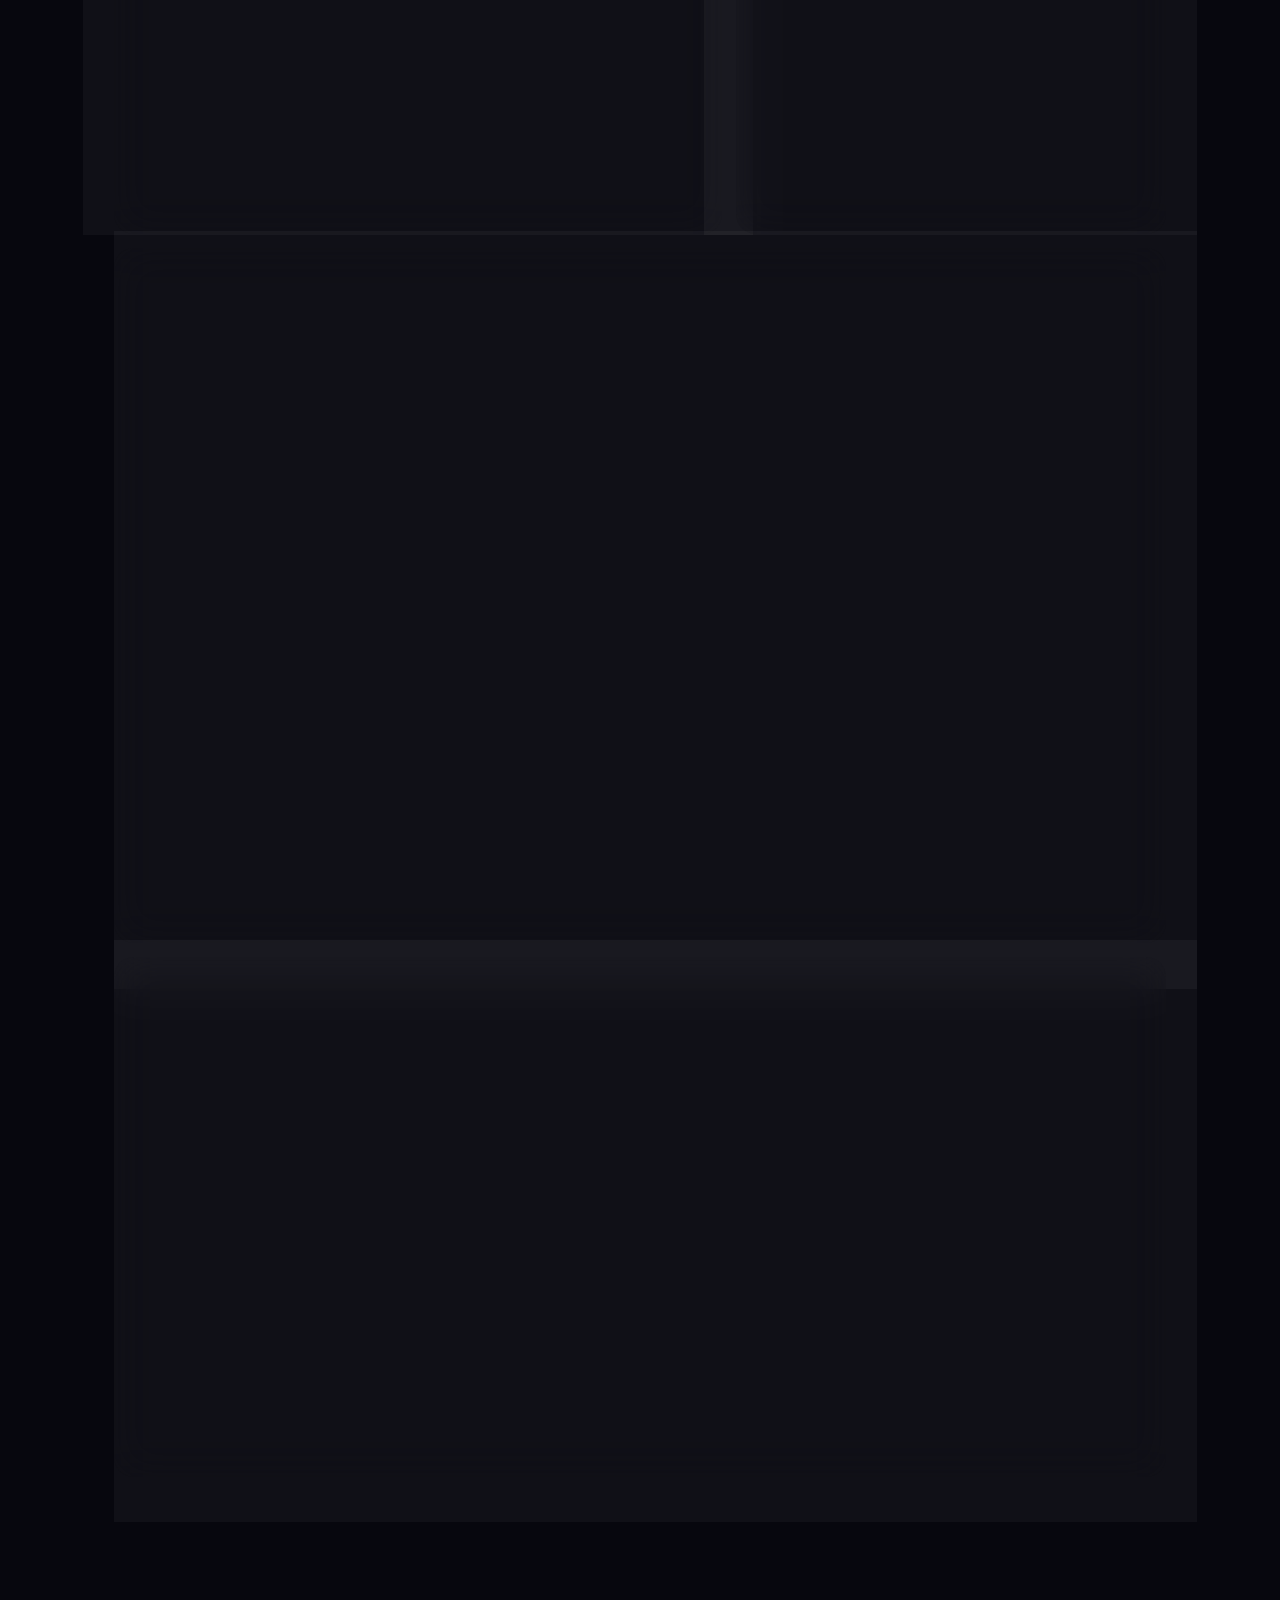
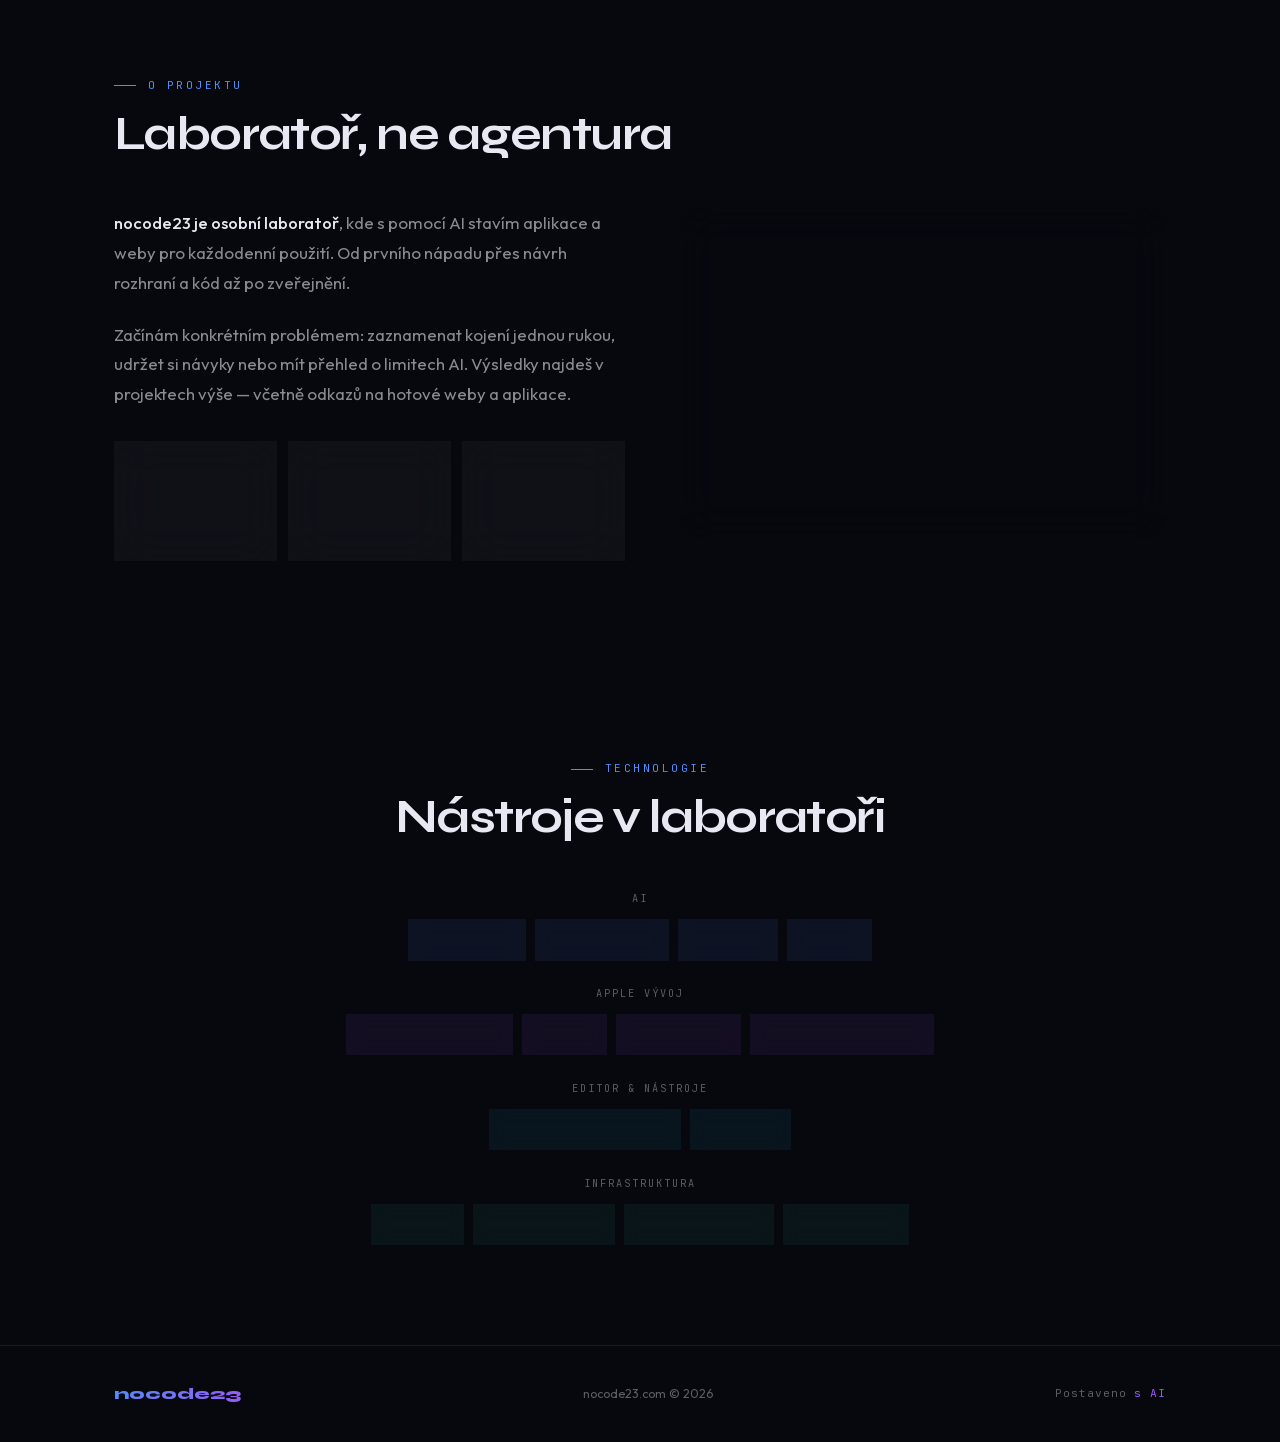
==== commit 823ad3e6: "Replace book covers with shop homepage preview" ====
--- a/www/index.html
+++ b/www/index.html
@@ -233,12 +233,8 @@
               </div>
               <a href="https://www.knihyprimus.cz/" class="book-preview" target="_blank" rel="noopener" aria-label="Prohlédnout e-shop Knihy Primus">
                 <span class="book-preview-title">Knihy Primus</span>
-                <span class="book-covers">
-                  <img src="assets/images/primus-viden.jpg" alt="Vídeň je Vídeň — obálka" width="350" height="598" loading="lazy">
-                  <img src="assets/images/primus-burian.jpg" alt="Zdeněk Burian: Vlastní cestou — obálka" width="510" height="704" loading="lazy">
-                  <img src="assets/images/primus-pisne.jpg" alt="Písně mužů — obálka" width="350" height="621" loading="lazy">
-                </span>
-                <span class="book-preview-caption">Výběr titulů z e-shopu <span aria-hidden="true">↗</span></span>
+                <img src="assets/images/shot-knihyprimus.jpg" alt="Náhled úvodní stránky e-shopu Knihy Primus" class="book-site-shot" width="2560" height="1600" loading="lazy">
+                <span class="book-preview-caption">Náhled celého e-shopu <span aria-hidden="true">↗</span></span>
               </a>
             </div>
           </div>
--- a/www/assets/css/main.css
+++ b/www/assets/css/main.css
@@ -1000,8 +1000,7 @@
 
 .book-preview { display: block; padding: 24px; background: #f8f4ef; color: #761b2c; text-decoration: none; }
 .book-preview-title { display: block; font-size: 1rem; font-weight: 500; letter-spacing: .08em; margin-bottom: 22px; }
-.book-covers { display: grid; grid-template-columns: repeat(3, minmax(0, 1fr)); gap: 16px; align-items: end; }
-.book-covers img { display: block; width: 100%; height: auto; max-height: 180px; object-fit: contain; object-position: bottom; }
+.book-site-shot { display: block; width: 100%; height: auto; aspect-ratio: 16 / 10; object-fit: cover; object-position: top; border: 1px solid rgba(118, 27, 44, .14); }
 .book-preview-caption { display: block; margin-top: 22px; font-size: .9rem; }
 .book-preview:hover .book-preview-caption { text-decoration: underline; }
 
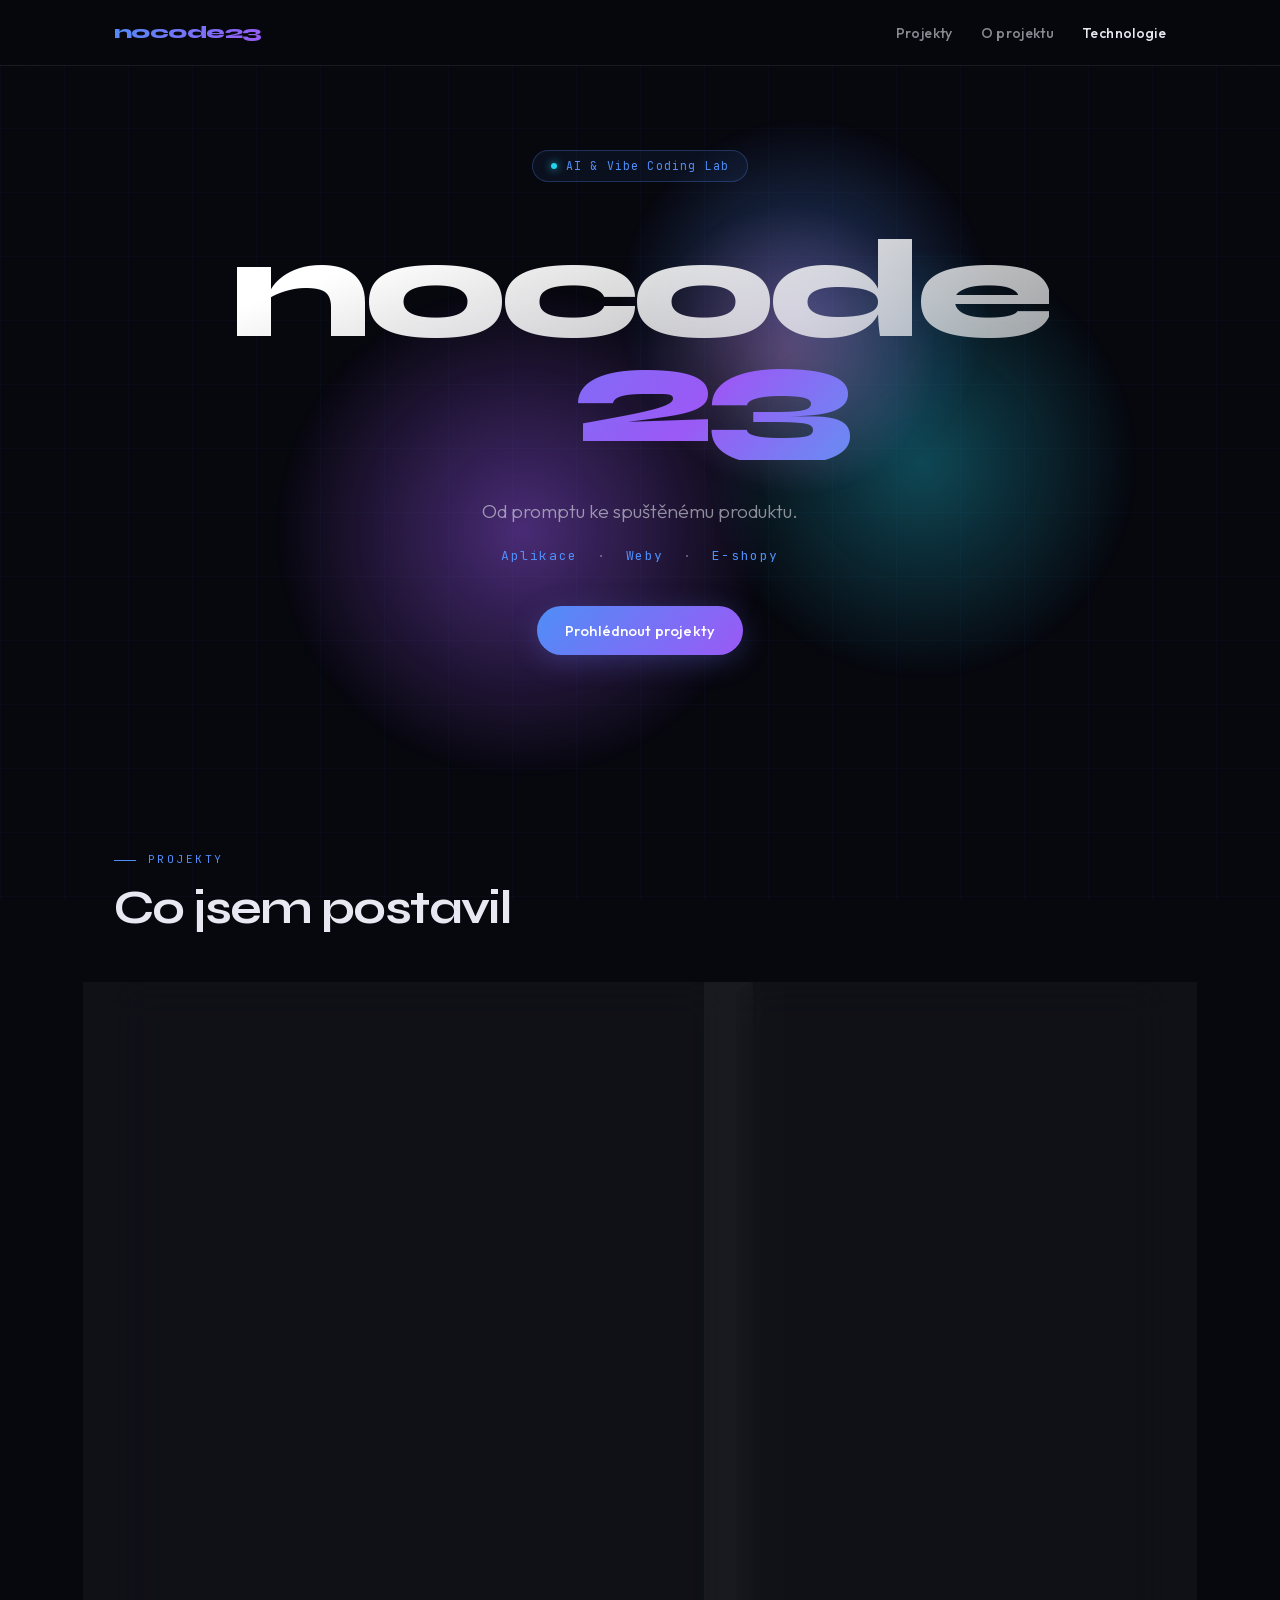
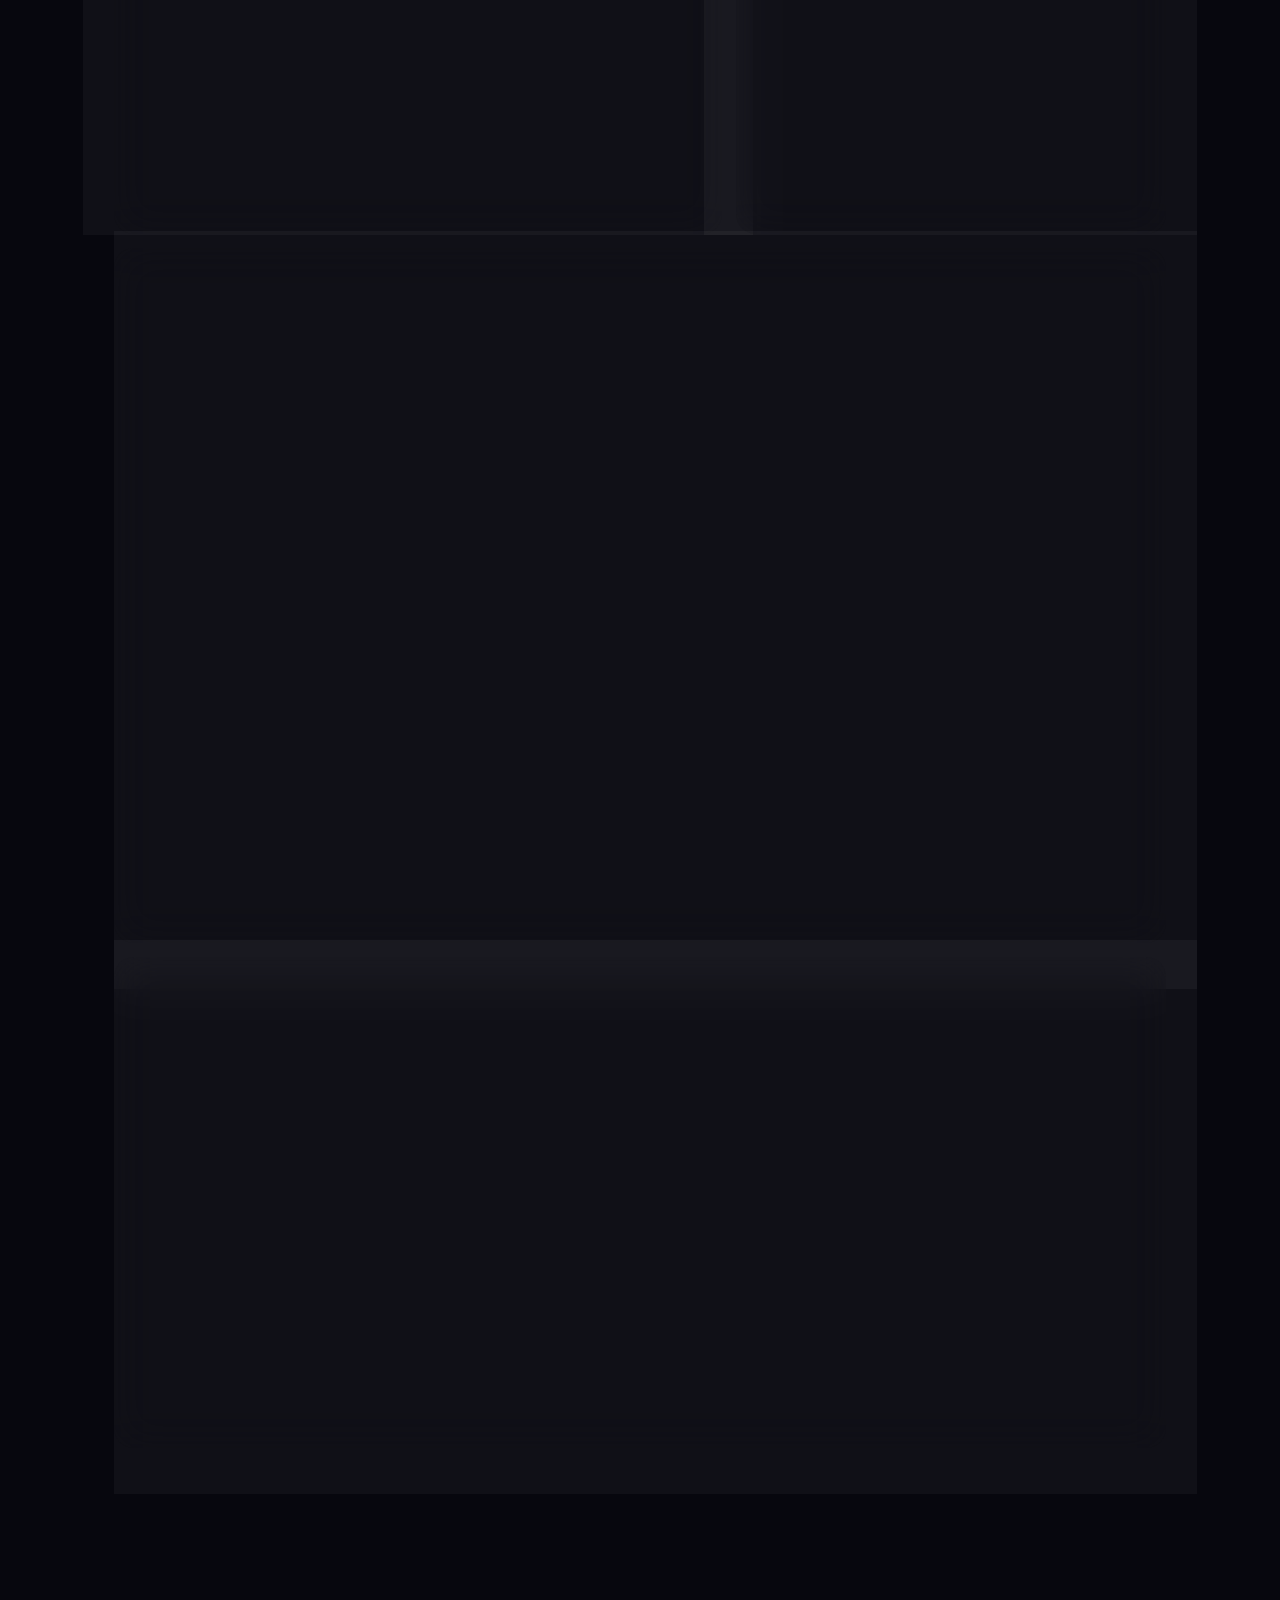
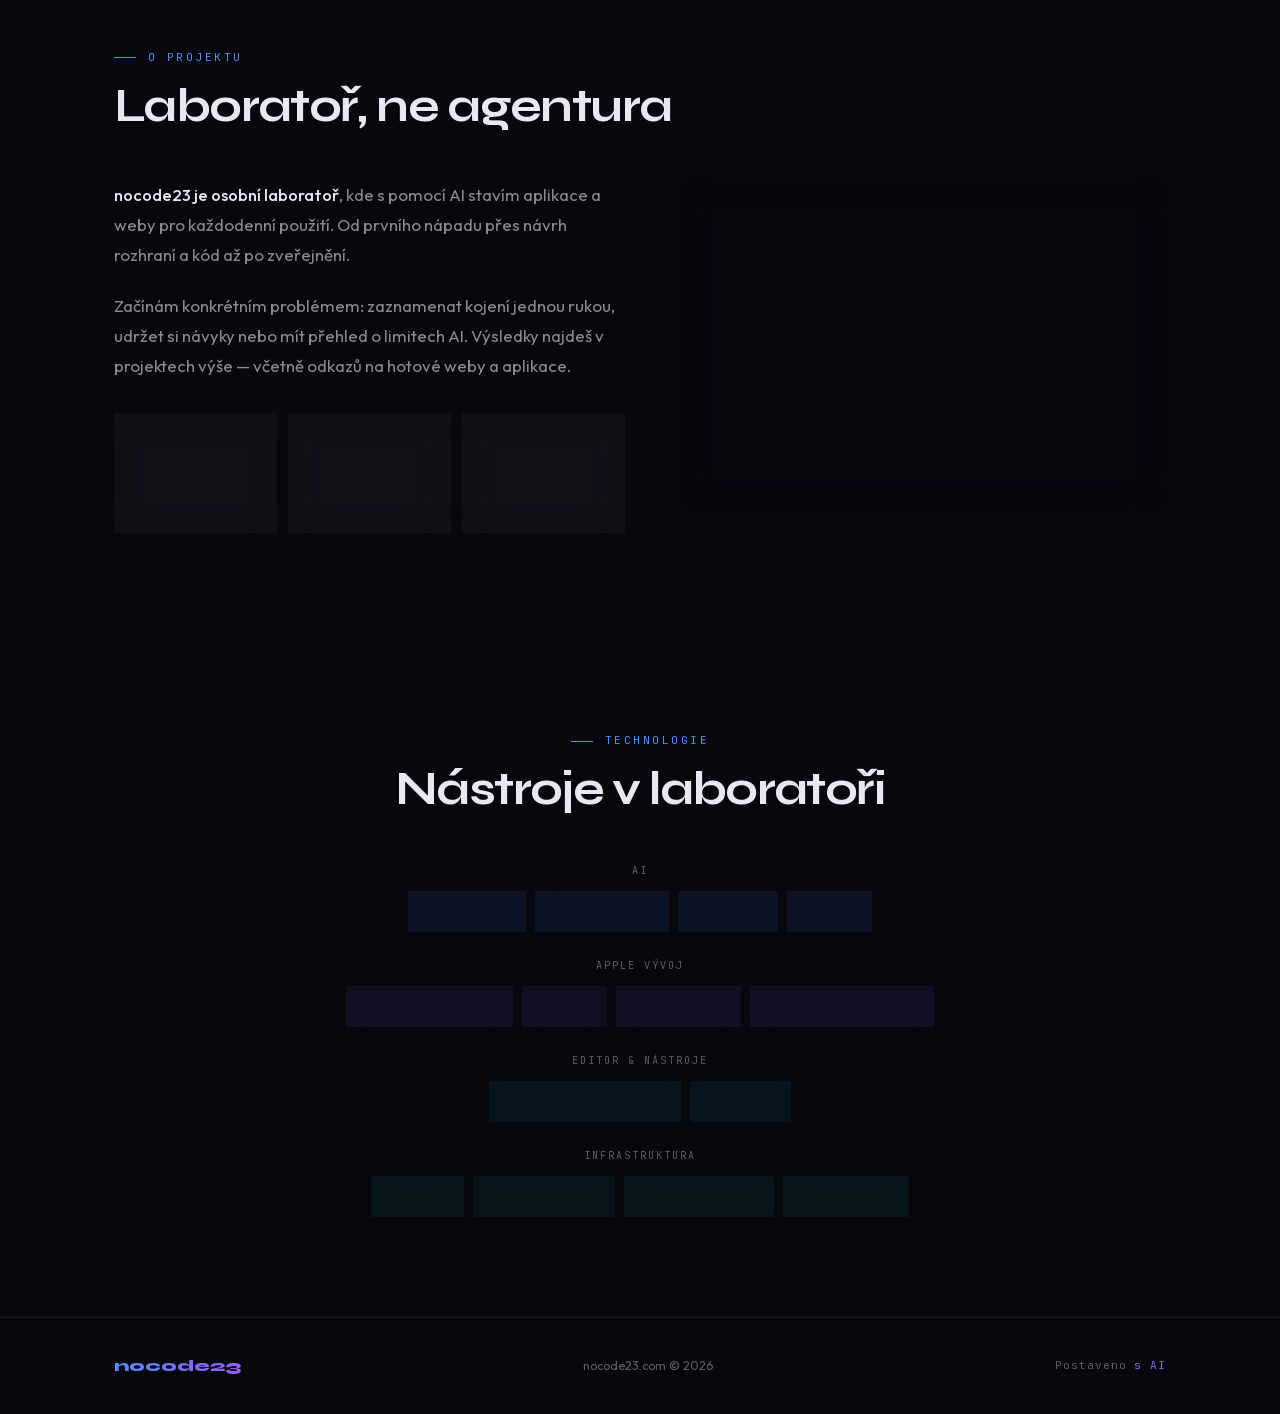
==== commit 16a786c0: "Improve shop preview visibility" ====
--- a/www/index.html
+++ b/www/index.html
@@ -201,7 +201,7 @@
 
         <!-- Grafika -->
         <div class="card c-cyan b3 reveal">
-          <div class="b3-inner">
+          <div class="b3-inner b3-shop-inner">
             <div>
               <span class="c-tag tag-grafika">
                 <svg xmlns="http://www.w3.org/2000/svg" width="24" height="24" viewBox="0 0 24 24" fill="none" stroke="currentColor" stroke-width="1.5" stroke-linecap="round" stroke-linejoin="round" aria-hidden="true"><path d="m12.83 2.18a2 2 0 0 0-1.66 0L2.6 6.08a1 1 0 0 0 0 1.83l8.58 3.91a2 2 0 0 0 1.66 0l8.58-3.9a1 1 0 0 0 0-1.83Z"/><path d="m22 17.65-9.17 4.16a2 2 0 0 1-1.66 0L2 17.65"/><path d="m22 12.65-9.17 4.16a2 2 0 0 1-1.66 0L2 12.65"/></svg>
@@ -232,7 +232,6 @@
                 <span class="browser-url">knihyprimus.cz</span>
               </div>
               <a href="https://www.knihyprimus.cz/" class="book-preview" target="_blank" rel="noopener" aria-label="Prohlédnout e-shop Knihy Primus">
-                <span class="book-preview-title">Knihy Primus</span>
                 <img src="assets/images/shot-knihyprimus.jpg" alt="Náhled úvodní stránky e-shopu Knihy Primus" class="book-site-shot" width="2560" height="1600" loading="lazy">
                 <span class="book-preview-caption">Náhled celého e-shopu <span aria-hidden="true">↗</span></span>
               </a>
--- a/www/assets/css/main.css
+++ b/www/assets/css/main.css
@@ -687,6 +687,7 @@
   align-items: center;
 }
 .b3-browser { margin-top: 0; }
+.b3-shop-inner { grid-template-columns: .82fr 1.5fr; }
 
 /* Featured project inside card */
 .feat-divider {
@@ -998,10 +999,9 @@
 
 .project-visual { aspect-ratio: 1200 / 630; object-fit: contain; }
 
-.book-preview { display: block; padding: 24px; background: #f8f4ef; color: #761b2c; text-decoration: none; }
-.book-preview-title { display: block; font-size: 1rem; font-weight: 500; letter-spacing: .08em; margin-bottom: 22px; }
-.book-site-shot { display: block; width: 100%; height: auto; aspect-ratio: 16 / 10; object-fit: cover; object-position: top; border: 1px solid rgba(118, 27, 44, .14); }
-.book-preview-caption { display: block; margin-top: 22px; font-size: .9rem; }
+.book-preview { display: block; background: #f8f4ef; color: #761b2c; text-decoration: none; }
+.book-site-shot { display: block; width: 100%; height: auto; aspect-ratio: 16 / 9; object-fit: cover; object-position: top; }
+.book-preview-caption { display: block; padding: 12px 16px 14px; font-size: .85rem; }
 .book-preview:hover .book-preview-caption { text-decoration: underline; }
 
 section[id] { scroll-margin-top: 110px; }
